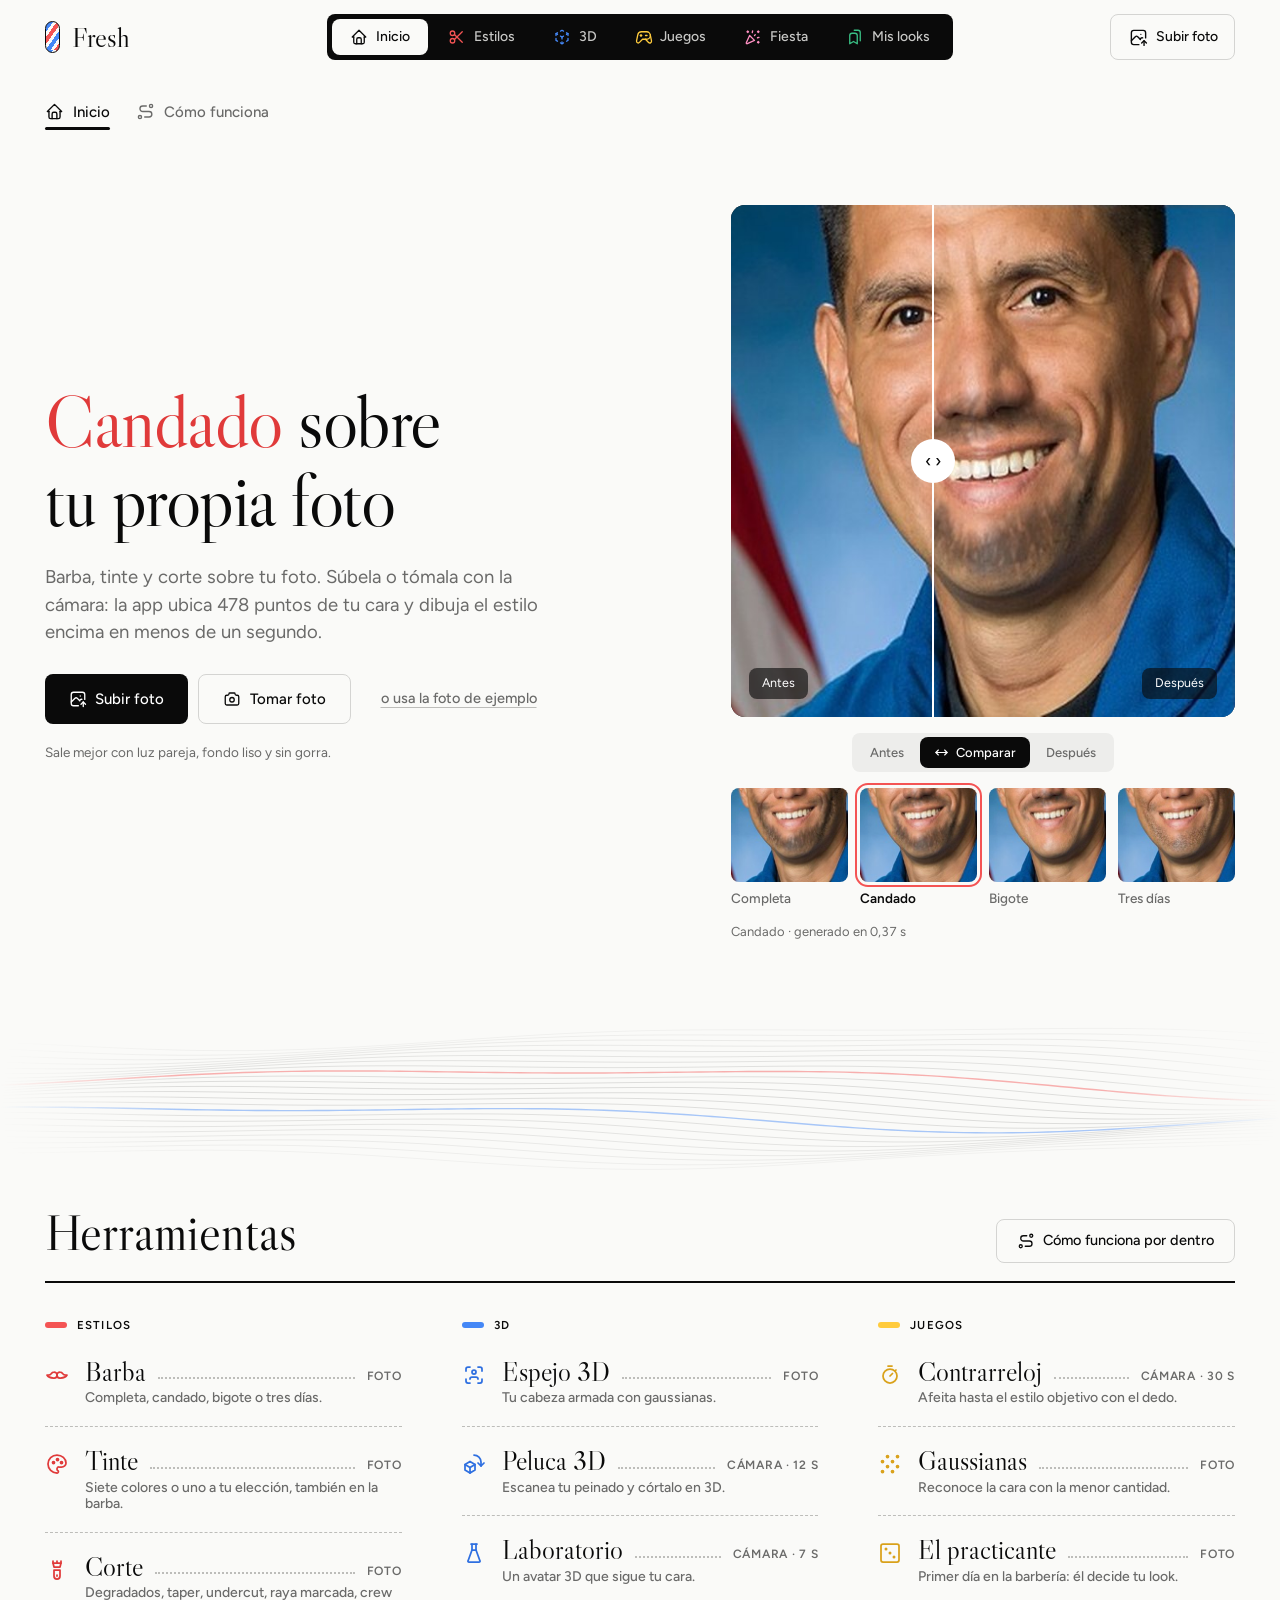
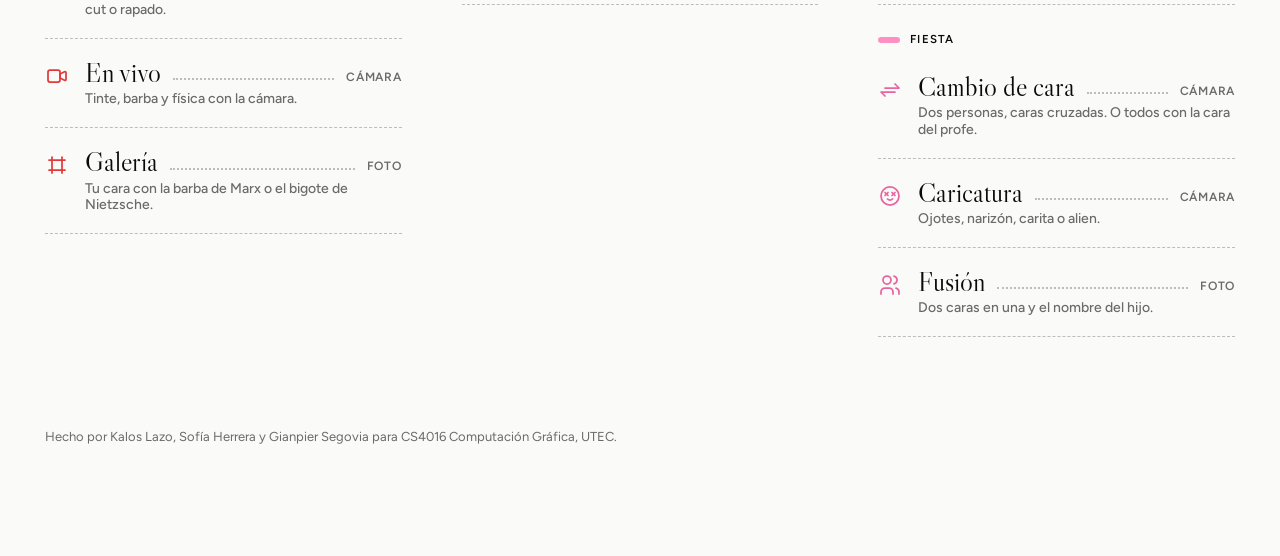
==== frontend/index.html @ e8f1ed3b "El practicante y una interfaz menos redondeada El aprendiz de la barbería decide barba, tinte y cort" ====
<!doctype html>
<html lang="es">
<head>
  <meta charset="utf-8">
  <meta name="viewport" content="width=device-width, initial-scale=1, viewport-fit=cover">
  <title>Fresh</title>
  <link rel="preconnect" href="https://fonts.googleapis.com">
  <link rel="preconnect" href="https://fonts.gstatic.com" crossorigin>
  <link rel="stylesheet" href="https://fonts.googleapis.com/css2?family=Libre+Caslon+Display&family=Figtree:wght@400;500;600&display=swap">
  <link rel="stylesheet" href="css/icons.css">
  <link rel="stylesheet" href="css/styles.css">
</head>
<body>
  <header class="site-head">
    <button class="brand" type="button" data-go="inicio">Fresh</button>
    <nav class="groups" aria-label="Secciones">
      <button class="group-tab active" type="button" data-group="inicio" data-icon="home"><span>Inicio</span></button>
      <button class="group-tab" type="button" data-group="estilos" data-icon="scissors"><span>Estilos</span></button>
      <button class="group-tab" type="button" data-group="3d" data-icon="cube-3d-sphere"><span>3D</span></button>
      <button class="group-tab" type="button" data-group="juegos" data-icon="device-gamepad-2"><span>Juegos</span></button>
      <button class="group-tab" type="button" data-group="fiesta" data-icon="confetti"><span>Fiesta</span></button>
      <button class="group-tab" type="button" data-group="looks" data-icon="bookmarks"><span>Mis looks</span><span class="count" id="looks-count" hidden></span></button>
    </nav>
    <button class="photo-chip" id="photo-chip" type="button" data-icon="photo-up">
      <img id="photo-chip-img" alt="">
      <span id="photo-chip-text">Subir foto</span>
    </button>
    <input type="file" id="shared-input" accept="image/*" hidden>
  </header>

  <nav class="subnav" id="subnav" aria-label="Herramientas">
    <button class="menu-item active" data-panel="inicio" data-group="inicio" data-icon="home">Inicio</button>
    <button class="menu-item" data-panel="docs" data-group="inicio" data-icon="route">Cómo funciona</button>
    <button class="menu-item" data-panel="beard" data-group="estilos" data-icon="moustache">Barba</button>
    <button class="menu-item" data-panel="dye" data-group="estilos" data-icon="palette">Tinte</button>
    <button class="menu-item" data-panel="haircut" data-group="estilos" data-icon="razor-electric">Corte</button>
    <button class="menu-item" data-panel="live" data-group="estilos" data-icon="video">En vivo</button>
    <button class="menu-item" data-panel="gallery" data-group="estilos" data-icon="frame">Galería</button>
    <button class="menu-item" data-panel="mirror" data-group="3d" data-icon="user-scan">Espejo 3D</button>
    <button class="menu-item" data-panel="transfer" data-group="3d" data-icon="rotate-3d">Peluca 3D</button>
    <button class="menu-item" data-panel="lab" data-group="3d" data-icon="flask">Laboratorio <small>beta</small></button>
    <button class="menu-item" data-panel="speedrun" data-group="juegos" data-icon="stopwatch">Contrarreloj</button>
    <button class="menu-item" data-panel="splats" data-group="juegos" data-icon="grain">Gaussianas</button>
    <button class="menu-item" data-panel="apprentice" data-group="juegos" data-icon="dice">El practicante</button>
    <button class="menu-item" data-panel="swap" data-group="fiesta" data-icon="arrows-exchange">Cambio de cara</button>
    <button class="menu-item" data-panel="caricature" data-group="fiesta" data-icon="mood-crazy-happy">Caricatura</button>
    <button class="menu-item" data-panel="fusion" data-group="fiesta" data-icon="users">Fusión</button>
    <button class="menu-item" data-panel="looks" data-group="looks">Mis looks</button>
  </nav>

  <main class="content">
    <section class="panel active" id="panel-inicio">
      <div class="hero">
        <div class="hero-copy">
          <h1 aria-label="Barba, tinte y corte sobre tu propia foto"><span class="rt" id="rt" aria-hidden="true">Candado</span><span class="h1-rest" aria-hidden="true"> sobre tu propia foto</span></h1>
          <p class="lead">Barba, tinte y corte sobre tu foto. Súbela o tómala con la cámara: la app ubica 478 puntos de tu cara y dibuja el estilo encima en menos de un segundo.</p>
          <div class="hero-actions">
            <button type="button" data-upload data-icon="photo-up">Subir foto</button>
            <button type="button" class="quiet-button" data-camera data-icon="camera">Tomar foto</button>
            <button type="button" class="link-button" data-sample>o usa la foto de ejemplo</button>
          </div>
          <p class="fine">Sale mejor con luz pareja, fondo liso y sin gorra.</p>
        </div>
        <div class="hero-demo">
          <div class="ba" id="demo-ba">
            <figure class="shot"><img src="assets/samples/demo-none.jpg" alt="Foto de ejemplo sin barba"><figcaption>Antes</figcaption></figure>
            <figure class="shot"><img id="demo-after" src="assets/samples/demo-goatee.jpg" alt="Foto de ejemplo con barba"><figcaption>Después</figcaption></figure>
            <span class="ba-handle" aria-hidden="true"></span>
            <input class="ba-range" type="range" min="0" max="100" value="40" aria-label="Comparar antes y después">
          </div>
          <div class="demo-styles" aria-label="Estilos del ejemplo">
            <button type="button" class="demo-style" data-demo="full" data-time="0,47"><img src="assets/samples/estilo-full.jpg" alt=""><span>Completa</span></button>
            <button type="button" class="demo-style active" data-demo="goatee" data-time="0,37"><img src="assets/samples/estilo-goatee.jpg" alt=""><span>Candado</span></button>
            <button type="button" class="demo-style" data-demo="mustache" data-time="0,31"><img src="assets/samples/estilo-mustache.jpg" alt=""><span>Bigote</span></button>
            <button type="button" class="demo-style" data-demo="stubble" data-time="0,28"><img src="assets/samples/estilo-stubble.jpg" alt=""><span>Tres días</span></button>
          </div>
          <p class="demo-note" id="demo-note"><span id="demo-name">Candado</span> · generado en <span id="demo-time">0,37</span> s</p>
        </div>
      </div>

      <div class="threads-band" aria-hidden="true"><canvas class="threads" id="threads"></canvas></div>

      <section class="carta" aria-labelledby="carta-title">
        <div class="carta-head">
          <h2 id="carta-title">Herramientas</h2>
          <button type="button" class="quiet-button" data-go="docs" data-icon="route">Cómo funciona por dentro</button>
        </div>
        <div class="carta-cols">
          <div class="carta-col">
            <h3>Estilos</h3>
            <button class="carta-row" type="button" data-go="beard"><span class="carta-icon" data-icon="moustache"></span><span class="carta-name">Barba</span><span class="carta-dots"></span><span class="carta-tag">Foto</span><span class="carta-desc">Completa, candado, bigote o tres días.</span></button>
            <button class="carta-row" type="button" data-go="dye"><span class="carta-icon" data-icon="palette"></span><span class="carta-name">Tinte</span><span class="carta-dots"></span><span class="carta-tag">Foto</span><span class="carta-desc">Siete colores o uno a tu elección, también en la barba.</span></button>
            <button class="carta-row" type="button" data-go="haircut"><span class="carta-icon" data-icon="razor-electric"></span><span class="carta-name">Corte</span><span class="carta-dots"></span><span class="carta-tag">Foto</span><span class="carta-desc">Degradados, taper, undercut, raya marcada, crew cut o rapado.</span></button>
            <button class="carta-row" type="button" data-go="live"><span class="carta-icon" data-icon="video"></span><span class="carta-name">En vivo</span><span class="carta-dots"></span><span class="carta-tag">Cámara</span><span class="carta-desc">Tinte, barba y física con la cámara.</span></button>
            <button class="carta-row" type="button" data-go="gallery"><span class="carta-icon" data-icon="frame"></span><span class="carta-name">Galería</span><span class="carta-dots"></span><span class="carta-tag">Foto</span><span class="carta-desc">Tu cara con la barba de Marx o el bigote de Nietzsche.</span></button>
          </div>
          <div class="carta-col">
            <h3>3D</h3>
            <button class="carta-row" type="button" data-go="mirror"><span class="carta-icon" data-icon="user-scan"></span><span class="carta-name">Espejo 3D</span><span class="carta-dots"></span><span class="carta-tag">Foto</span><span class="carta-desc">Tu cabeza armada con gaussianas.</span></button>
            <button class="carta-row" type="button" data-go="transfer"><span class="carta-icon" data-icon="rotate-3d"></span><span class="carta-name">Peluca 3D</span><span class="carta-dots"></span><span class="carta-tag">Cámara · 12 s</span><span class="carta-desc">Escanea tu peinado y córtalo en 3D.</span></button>
            <button class="carta-row" type="button" data-go="lab"><span class="carta-icon" data-icon="flask"></span><span class="carta-name">Laboratorio</span><span class="carta-dots"></span><span class="carta-tag">Cámara · 7 s</span><span class="carta-desc">Un avatar 3D que sigue tu cara.</span></button>
          </div>
          <div class="carta-col">
            <h3>Juegos</h3>
            <button class="carta-row" type="button" data-go="speedrun"><span class="carta-icon" data-icon="stopwatch"></span><span class="carta-name">Contrarreloj</span><span class="carta-dots"></span><span class="carta-tag">Cámara · 30 s</span><span class="carta-desc">Afeita hasta el estilo objetivo con el dedo.</span></button>
            <button class="carta-row" type="button" data-go="splats"><span class="carta-icon" data-icon="grain"></span><span class="carta-name">Gaussianas</span><span class="carta-dots"></span><span class="carta-tag">Foto</span><span class="carta-desc">Reconoce la cara con la menor cantidad.</span></button>
            <button class="carta-row" type="button" data-go="apprentice"><span class="carta-icon" data-icon="dice"></span><span class="carta-name">El practicante</span><span class="carta-dots"></span><span class="carta-tag">Foto</span><span class="carta-desc">Primer día en la barbería: él decide tu look.</span></button>
            <h3 class="carta-sub">Fiesta</h3>
            <button class="carta-row" type="button" data-go="swap"><span class="carta-icon" data-icon="arrows-exchange"></span><span class="carta-name">Cambio de cara</span><span class="carta-dots"></span><span class="carta-tag">Cámara</span><span class="carta-desc">Dos personas, caras cruzadas. O todos con la cara del profe.</span></button>
            <button class="carta-row" type="button" data-go="caricature"><span class="carta-icon" data-icon="mood-crazy-happy"></span><span class="carta-name">Caricatura</span><span class="carta-dots"></span><span class="carta-tag">Cámara</span><span class="carta-desc">Ojotes, narizón, carita o alien.</span></button>
            <button class="carta-row" type="button" data-go="fusion"><span class="carta-icon" data-icon="users"></span><span class="carta-name">Fusión</span><span class="carta-dots"></span><span class="carta-tag">Foto</span><span class="carta-desc">Dos caras en una y el nombre del hijo.</span></button>
          </div>
        </div>
      </section>

      <section class="recent" id="recent-looks" hidden>
        <div class="carta-head">
          <h2>Guardados</h2>
          <button type="button" class="quiet-button" data-go="looks" data-icon="arrow-right">Ver todos</button>
        </div>
        <div class="looks-grid compact" id="recent-grid"></div>
      </section>
      <p class="credits">Hecho por Kalos Lazo, Sofía Herrera y Gianpier Segovia para CS4016 Computación Gráfica, UTEC.</p>
    </section>

    <section class="panel" id="panel-dye">
      <header class="page-head">
        <h1>Tinte</h1>
        <p>Elige un color y la intensidad. Se aplica sobre el pelo y, si quieres, también sobre la barba.</p>
      </header>
      <div class="workspace">
        <div class="stage-col">
          <div class="card drop-zone" id="drop-zone" tabindex="0">
            <img class="dz-preview" alt="">
            <span class="dz-icon" data-icon="photo-up"></span>
            <div class="dz-text">
              <p class="dz-title">Suelta tu foto aquí</p>
              <p class="dz-sub">o elige una desde tu equipo (JPG o PNG)</p>
            </div>
            <span class="dz-cta">Elegir foto</span>
            <div class="dz-alt"><button type="button" class="dz-sample" data-camera data-icon="camera">Tomar foto</button><button type="button" class="dz-sample" data-sample data-icon="photo">Usar la foto de ejemplo</button></div>
            <div class="dz-change"><button type="button" class="dz-chip" data-change data-icon="replace">Cambiar foto</button><button type="button" class="dz-chip" data-camera data-icon="camera">Tomar otra</button></div>
            <input type="file" id="photo-input" accept="image/*" hidden>
          </div>
          <div class="compare ba result" id="compare" hidden>
            <figure class="shot"><img id="original-image" alt="Foto original"><figcaption>Antes</figcaption></figure>
            <figure class="shot"><img id="result-image" alt="Foto con el tinte"><figcaption>Después</figcaption></figure>
            <span class="ba-handle" aria-hidden="true"></span>
            <input class="ba-range" type="range" min="0" max="100" value="50" aria-label="Comparar antes y después">
          </div>
          <div class="result-bar" data-tool="dye">
            <button type="button" class="quiet-button" data-save data-icon="bookmark-plus">Guardar</button>
            <button type="button" class="quiet-button" data-download data-icon="download">Descargar</button>
            <button type="button" class="quiet-button" data-ficha data-icon="receipt">Ficha para tu barbero</button>
          </div>
          <div class="chain-bar" data-tool="dye"><span class="chain-label">Sobre este resultado</span><button type="button" class="quiet-button" data-chain="beard" data-icon="moustache">Agregar barba</button><button type="button" class="quiet-button" data-chain="haircut" data-icon="razor-electric">Agregar corte</button></div>
        </div>
        <aside class="card inspector ticket">
          <div class="field">
            <span class="field-label">Color</span>
            <div class="palette">
              <div class="swatches" id="swatches"></div>
              <label class="swatch swatch-custom">
                <input type="color" id="custom-color" value="#7a3ba8" aria-label="Color personalizado">
                <span>Otro</span>
              </label>
            </div>
          </div>
          <label class="field">
            <span class="field-label">Intensidad <output data-for="strength" data-unit=" %"></output></span>
            <input type="range" id="strength" min="10" max="100" value="75">
          </label>
          <label class="check">
            <span>Teñir también la barba</span>
            <input type="checkbox" id="dye-beard">
          </label>
          <div class="field" id="dye-model-field" hidden>
            <span class="field-label">Detección del pelo</span>
            <div class="style-group options" id="dye-model">
              <button class="style-btn active" data-dye-model="yolo">YOLO propio</button>
              <button class="style-btn" data-dye-model="mediapipe">MediaPipe</button>
            </div>
          </div>
          <p class="chain-note" data-chain-note hidden><span>Sobre tu look: <strong></strong></span><button type="button" class="link-button" data-unchain>Volver a la foto original</button></p>
          <p class="order" data-order="dye"></p>
          <div class="actions"><button id="apply-btn" data-icon="palette" disabled>Aplicar tinte</button></div>
          <p class="model-note" id="dye-model-note" hidden></p>
          <div class="banner" id="error-banner" hidden></div>
        </aside>
      </div>
    </section>

    <section class="panel" id="panel-beard">
      <header class="page-head">
        <h1>Barba</h1>
        <p>Elige un estilo y la densidad. La barba se ajusta a tu cara con una malla de triángulos.</p>
      </header>
      <div class="workspace">
        <div class="stage-col">
          <div class="card drop-zone" id="beard-drop" tabindex="0">
            <img class="dz-preview" alt="">
            <span class="dz-icon" data-icon="photo-up"></span>
            <div class="dz-text">
              <p class="dz-title">Suelta tu foto aquí</p>
              <p class="dz-sub">o elige una desde tu equipo (JPG o PNG)</p>
            </div>
            <span class="dz-cta">Elegir foto</span>
            <div class="dz-alt"><button type="button" class="dz-sample" data-camera data-icon="camera">Tomar foto</button><button type="button" class="dz-sample" data-sample data-icon="photo">Usar la foto de ejemplo</button></div>
            <div class="dz-change"><button type="button" class="dz-chip" data-change data-icon="replace">Cambiar foto</button><button type="button" class="dz-chip" data-camera data-icon="camera">Tomar otra</button></div>
            <input type="file" id="beard-input" accept="image/*" hidden>
          </div>
          <div class="compare ba result" id="beard-compare" hidden>
            <figure class="shot"><img id="beard-original" alt="Foto original"><figcaption>Antes</figcaption></figure>
            <figure class="shot"><img id="beard-result" alt="Foto con la barba"><figcaption>Después</figcaption></figure>
            <span class="ba-handle" aria-hidden="true"></span>
            <input class="ba-range" type="range" min="0" max="100" value="50" aria-label="Comparar antes y después">
          </div>
          <div class="result-bar" data-tool="beard">
            <button type="button" class="quiet-button" data-save data-icon="bookmark-plus">Guardar</button>
            <button type="button" class="quiet-button" data-download data-icon="download">Descargar</button>
            <button type="button" class="quiet-button" data-ficha data-icon="receipt">Ficha para tu barbero</button>
          </div>
          <div class="chain-bar" data-tool="beard"><span class="chain-label">Sobre este resultado</span><button type="button" class="quiet-button" data-chain="dye" data-icon="palette">Agregar tinte</button><button type="button" class="quiet-button" data-chain="haircut" data-icon="razor-electric">Agregar corte</button></div>
        </div>
        <aside class="card inspector ticket">
          <div class="fit-card" data-fit hidden>
            <p class="fit-head"><span class="fit-icon" data-icon="user-scan"></span><span>Tu cara: <strong data-fit-label></strong></span></p>
            <p class="fit-why" data-fit-why></p>
            <div class="fit-picks" data-fit-picks></div>
          </div>
          <div class="field">
            <span class="field-label">Estilo</span>
            <div class="style-group options pics" id="style-group">
              <button class="style-btn active" data-style="full"><img src="assets/samples/estilo-full.jpg" alt=""><span>Completa</span></button>
              <button class="style-btn" data-style="goatee"><img src="assets/samples/estilo-goatee.jpg" alt=""><span>Candado</span></button>
              <button class="style-btn" data-style="mustache"><img src="assets/samples/estilo-mustache.jpg" alt=""><span>Bigote</span></button>
              <button class="style-btn" data-style="stubble"><img src="assets/samples/estilo-stubble.jpg" alt=""><span>Tres días</span></button>
            </div>
          </div>
          <label class="field">
            <span class="field-label">Densidad <output data-for="beard-strength" data-unit=" %"></output></span>
            <input type="range" id="beard-strength" min="20" max="100" value="90">
          </label>
          <label class="check">
            <span>Mostrar la malla de triángulos</span>
            <input type="checkbox" id="beard-mesh">
          </label>
          <p class="chain-note" data-chain-note hidden><span>Sobre tu look: <strong></strong></span><button type="button" class="link-button" data-unchain>Volver a la foto original</button></p>
          <p class="order" data-order="beard"></p>
          <div class="actions"><button id="beard-btn" data-icon="moustache" disabled>Aplicar barba</button></div>
          <div class="banner" id="beard-error" hidden></div>
        </aside>
      </div>
    </section>

    <section class="panel" id="panel-haircut">
      <header class="page-head">
        <h1>Corte</h1>
        <p>Ocho cortes sobre tu pelo real. En los degradados, el taper, el undercut y la raya, el pelo de arriba se mantiene.</p>
      </header>
      <div class="workspace">
        <div class="stage-col">
          <div class="card drop-zone" id="hc-drop" tabindex="0">
            <img class="dz-preview" alt="">
            <span class="dz-icon" data-icon="photo-up"></span>
            <div class="dz-text">
              <p class="dz-title">Suelta tu foto aquí</p>
              <p class="dz-sub">o elige una desde tu equipo (JPG o PNG)</p>
            </div>
            <span class="dz-cta">Elegir foto</span>
            <div class="dz-alt"><button type="button" class="dz-sample" data-camera data-icon="camera">Tomar foto</button><button type="button" class="dz-sample" data-sample data-icon="photo">Usar la foto de ejemplo</button></div>
            <div class="dz-change"><button type="button" class="dz-chip" data-change data-icon="replace">Cambiar foto</button><button type="button" class="dz-chip" data-camera data-icon="camera">Tomar otra</button></div>
            <input type="file" id="hc-input" accept="image/*" hidden>
          </div>
          <div class="compare ba result" id="hc-compare" hidden>
            <figure class="shot"><img id="hc-original" alt="Foto original"><figcaption>Antes</figcaption></figure>
            <figure class="shot"><img id="hc-result" alt="Foto con el corte"><figcaption>Después</figcaption></figure>
            <span class="ba-handle" aria-hidden="true"></span>
            <input class="ba-range" type="range" min="0" max="100" value="50" aria-label="Comparar antes y después">
          </div>
          <div class="result-bar" data-tool="haircut">
            <button type="button" class="quiet-button" data-save data-icon="bookmark-plus">Guardar</button>
            <button type="button" class="quiet-button" data-download data-icon="download">Descargar</button>
            <button type="button" class="quiet-button" data-ficha data-icon="receipt">Ficha para tu barbero</button>
          </div>
          <div class="chain-bar" data-tool="haircut"><span class="chain-label">Sobre este resultado</span><button type="button" class="quiet-button" data-chain="beard" data-icon="moustache">Agregar barba</button><button type="button" class="quiet-button" data-chain="dye" data-icon="palette">Agregar tinte</button></div>
        </div>
        <aside class="card inspector ticket">
          <div class="fit-card" data-fit hidden>
            <p class="fit-head"><span class="fit-icon" data-icon="user-scan"></span><span>Tu cara: <strong data-fit-label></strong></span></p>
            <p class="fit-why" data-fit-why></p>
            <div class="fit-picks" data-fit-picks></div>
          </div>
          <div class="field">
            <span class="field-label">Corte</span>
            <div class="style-group options" id="hc-style-group">
              <button class="style-btn active" data-hc-style="low-fade">Degradado bajo</button>
              <button class="style-btn" data-hc-style="mid-fade">Degradado medio</button>
              <button class="style-btn" data-hc-style="high-fade">Degradado alto</button>
              <button class="style-btn" data-hc-style="taper">Taper</button>
              <button class="style-btn" data-hc-style="undercut">Undercut</button>
              <button class="style-btn" data-hc-style="hard-part">Raya marcada</button>
              <button class="style-btn" data-hc-style="crew">Crew cut</button>
              <button class="style-btn" data-hc-style="buzz">Rapado</button>
            </div>
          </div>
          <label class="field">
            <span class="field-label">Intensidad <output data-for="hc-strength" data-unit=" %"></output></span>
            <input type="range" id="hc-strength" min="20" max="100" value="90">
          </label>
          <p class="chain-note" data-chain-note hidden><span>Sobre tu look: <strong></strong></span><button type="button" class="link-button" data-unchain>Volver a la foto original</button></p>
          <p class="order" data-order="haircut"></p>
          <div class="actions"><button id="hc-btn" data-icon="razor-electric" disabled>Aplicar corte</button></div>
          <div class="banner" id="hc-error" hidden></div>
        </aside>
      </div>
    </section>

    <section class="panel" id="panel-live">
      <header class="page-head">
        <h1>En vivo</h1>
        <p>Cada cuadro de la cámara se procesa en el servidor, así que va más lento que con una foto.</p>
      </header>
      <div class="workspace">
        <div class="stage-col">
          <div class="card stage-empty">
            <span class="dz-icon" data-icon="camera-off"></span>
            <p class="dz-title">Cámara apagada</p>
            <p class="dz-sub">Elige un modo y enciéndela desde el panel.</p>
          </div>
          <div class="card stage-card result" id="live-stage" hidden>
            <img id="live-result" alt="Vista en vivo">
            <div class="live-meta">
              <span id="live-fps">-- fps</span>
              <span id="live-status" class="live-status" hidden>No se detecta una cara</span>
            </div>
          </div>
        </div>
        <aside class="card inspector ticket">
          <div class="field">
            <span class="field-label">Modo</span>
            <div class="style-group options">
              <button class="style-btn active" id="live-mode-dye">Tinte</button>
              <button class="style-btn" id="live-mode-beard">Barba</button>
              <button class="style-btn" id="live-mode-mesh">Malla facial</button>
              <button class="style-btn" id="live-mode-physics">Física de barba</button>
            </div>
          </div>
          <div class="field">
            <span class="field-label">Color</span>
            <div class="swatches" id="live-swatches"></div>
          </div>
          <div class="field">
            <span class="field-label">Estilo</span>
            <div class="style-group options pics" id="live-styles" hidden>
              <button class="style-btn active" data-live-style="full"><img src="assets/samples/estilo-full.jpg" alt=""><span>Completa</span></button>
              <button class="style-btn" data-live-style="goatee"><img src="assets/samples/estilo-goatee.jpg" alt=""><span>Candado</span></button>
              <button class="style-btn" data-live-style="mustache"><img src="assets/samples/estilo-mustache.jpg" alt=""><span>Bigote</span></button>
              <button class="style-btn" data-live-style="stubble"><img src="assets/samples/estilo-stubble.jpg" alt=""><span>Tres días</span></button>
            </div>
          </div>
          <div class="field" id="live-debug-field" hidden>
            <label class="check"><span>Depurar: ver malla y zona</span><input type="checkbox" id="live-debug"></label>
            <button class="quiet-button" id="live-debug-save" type="button">Marcar fallo (tecla F)</button>
            <p class="hint" id="live-debug-note" hidden></p>
          </div>
          <label class="field">
            <span class="field-label">Intensidad <output data-for="live-strength" data-unit=" %"></output></span>
            <input type="range" id="live-strength" min="20" max="100" value="75">
          </label>
          <label class="field" id="live-length-field" hidden>
            <span class="field-label">Largo de la barba <output data-for="live-length" data-unit=" %"></output></span>
            <input type="range" id="live-length" min="40" max="200" value="100">
          </label>
          <p class="hint" id="live-physics-hint" hidden>Barba larga con física de Verlet. Gira la cabeza rápido y los pelos se mueven.</p>
          <div class="actions"><button id="live-btn" data-icon="camera">Encender cámara</button></div>
          <div class="banner" id="live-error" hidden></div>
        </aside>
      </div>
      <video id="live-video" hidden autoplay playsinline muted></video>
      <canvas id="live-canvas" hidden></canvas>
    </section>

    <section class="panel" id="panel-transfer">
      <header class="page-head transfer-head">
        <div>
          <h1>Peluca 3D</h1>
          <p>Escanea tu peinado con la cámara y míralo en 3D sobre un maniquí o sobre tu cara.</p>
        </div>
        <div class="transfer-steps" role="tablist" aria-label="Pasos de la peluca 3D">
          <button class="transfer-step active" data-transfer-view="scan" role="tab" data-icon="scan">Escanear</button>
          <button class="transfer-step" data-transfer-view="library" role="tab" data-icon="hanger">Mis pelucas</button>
          <button class="transfer-step" data-transfer-view="splat" role="tab" data-icon="rotate-3d">Peluca 3D</button>
        </div>
      </header>

      <div class="transfer-view active" id="transfer-scan">
        <div class="workspace">
          <div class="card scanner-card">
            <div class="scanner-stage" id="scan-stage">
              <canvas id="scan-live" aria-label="Escaneo del pelo en vivo con la malla facial" hidden></canvas>
              <div class="scan-guide" aria-hidden="true">
                <span class="guide-front">FRENTE</span>
                <span class="guide-left">IZQ.</span>
                <span class="guide-right">DER.</span>
                <span class="guide-arc">180°</span>
              </div>
              <div class="scan-empty" id="scan-empty">Aquí aparecerá tu cámara</div>
            </div>
            <div class="scan-progress-row">
              <span id="scan-progress-label">Listo para escanear</span>
              <strong id="scan-progress-value">0%</strong>
            </div>
            <div class="scan-progress"><span id="scan-progress-bar"></span></div>
          </div>
          <aside class="card inspector ticket scan-instructions">
            <span class="step-label">Cómo escanear</span>
            <h2>12 segundos, 180°</h2>
            <p>Empieza mirando a la izquierda y gira despacio hacia la derecha. Mantén toda la cabeza dentro de la guía.</p>
            <div class="scan-key mesh-key"><i></i> Las líneas son la malla facial</div>
            <div class="actions">
              <button id="scan-start" data-icon="scan">Empezar escaneo</button>
              <button class="quiet-button" id="scan-stop" disabled>Cancelar</button>
            </div>
            <div class="banner" id="scan-error" hidden></div>
          </aside>
        </div>
        <video id="scan-video" hidden autoplay playsinline muted></video>
        <canvas id="scan-canvas" hidden></canvas>
      </div>

      <div class="transfer-view" id="transfer-library">
        <div class="library-heading">
          <div><h2>Mis pelucas</h2><p>Escaneos de esta sesión.</p></div>
          <button class="quiet-button" data-transfer-view="scan" data-icon="scan">Nuevo escaneo</button>
        </div>
        <div class="peluca-grid" id="peluca-grid"></div>
        <div class="library-empty" id="library-empty">Todavía no hay pelucas. Haz un escaneo para guardar la primera.</div>
      </div>

      <div class="transfer-view" id="transfer-tryon">
        <div class="workspace">
          <div class="card tryon-card">
            <div class="tryon-stage" id="tryon-stage">
              <video id="tryon-video" autoplay playsinline muted></video>
              <div class="tryon-placeholder" id="tryon-placeholder">Enciende la cámara para ver a la persona B</div>
              <canvas class="tryon-mesh" id="tryon-mesh" aria-label="Malla 3D volumétrica del pelo"></canvas>
              <div class="rotation-badge" id="rotation-badge">0°</div>
              <div class="pose-badge" id="pose-badge">Esperando la cámara</div>
            </div>
            <p class="drag-hint">Arrastra la vista para girar la peluca.</p>
          </div>
          <aside class="card inspector ticket tryon-summary">
            <span class="step-label">Peluca elegida</span>
            <img id="selected-peluca-preview" alt="Vista previa de la peluca elegida">
            <h2 id="selected-peluca-name">Elige una peluca</h2>
            <p id="selected-peluca-date">Vuelve a Mis pelucas para elegir un escaneo.</p>
            <div class="actions">
              <button id="tryon-camera" data-icon="camera">Encender cámara</button>
              <div class="actions-row pair">
                <button class="quiet-button" id="rotate-left" data-icon="rotate" aria-label="Girar a la izquierda">Izquierda</button>
                <button class="quiet-button" id="rotate-right" data-icon="rotate-clockwise" aria-label="Girar a la derecha">Derecha</button>
              </div>
              <button class="quiet-button" id="switch-peluca" data-icon="arrows-exchange">Cambiar peluca</button>
            </div>
            <div class="banner" id="tryon-error" hidden></div>
          </aside>
        </div>
      </div>

      <div class="transfer-view" id="transfer-splat">
        <div class="workspace">
          <div class="stage-col">
            <div class="card turn-stage" id="turn-stage">
              <div class="turn-view">
                <canvas id="turn-canvas" aria-label="Escaneo 360 en vivo"></canvas>
                <div class="turn-empty" id="turn-empty">
                  <span class="dz-icon" data-icon="rotate-3d"></span>
                  <p class="dz-title">Escaneo 360° de tu cabeza</p>
                  <p class="dz-sub">Siéntate en la silla frente a la cámara y gira despacio una vuelta completa.</p>
                </div>
                <div class="pose-badge" id="turn-badge" hidden>Prepárate…</div>
              </div>
              <div class="live-meta">
                <span id="turn-status">Listo para escanear</span>
                <span id="turn-percent"></span>
              </div>
            </div>
            <div class="card mirror-stage result" id="hair3d-stage" hidden>
              <canvas id="hair3d-canvas" aria-label="Visor 3D de la peluca de gaussianas"></canvas>
              <div class="brush-ring" id="wig-ring" hidden></div>
              <div class="live-meta">
                <span id="hair3d-stats">--</span>
                <span id="hair3d-fps"></span>
              </div>
            </div>
            <div class="card wig-studio" id="wig-studio" hidden>
              <div class="wig-tool">
                <span class="field-label">Color</span>
                <div class="swatches" id="wig-swatches"></div>
                <div class="wig-row">
                  <label class="custom-color">
                    <input type="color" id="wig-color" value="#8a5a3b" aria-label="Color personalizado de la peluca">
                    <span>Otro color</span>
                  </label>
                  <label class="field grow">
                    <span class="field-label">Intensidad <output data-for="wig-strength" data-unit=" %"></output></span>
                    <input type="range" id="wig-strength" min="0" max="100" value="85">
                  </label>
                  <button class="quiet-button" id="wig-original" data-icon="palette-off">Color original</button>
                </div>
              </div>
              <div class="wig-tool">
                <span class="field-label">Tijeras</span>
                <div class="wig-row">
                  <button class="quiet-button" id="wig-scissors" aria-pressed="false" data-icon="scissors">Tijeras</button>
                  <label class="field grow">
                    <span class="field-label">Grosor <output data-for="wig-brush" data-unit=" px"></output></span>
                    <input type="range" id="wig-brush" min="8" max="90" value="28">
                  </label>
                  <label class="field grow">
                    <span class="field-label">Largo <output data-for="wig-length" data-unit=" %"></output></span>
                    <input type="range" id="wig-length" min="0" max="100" value="100">
                  </label>
                </div>
                <div class="wig-row">
                  <button class="quiet-button" id="wig-tips" data-icon="cut">Cortar puntas</button>
                  <button class="quiet-button" id="wig-bald" data-icon="razor-electric">Rapar</button>
                  <button class="quiet-button" id="wig-undo" data-icon="arrow-back-up" disabled>Deshacer</button>
                  <button class="quiet-button" id="wig-reset" data-icon="refresh">Restaurar pelo</button>
                </div>
                <p class="hint" id="wig-hint">Activa las tijeras y pinta sobre la peluca para cortar esa parte. Mantén Shift y arrastra para girar mientras cortas.</p>
              </div>
            </div>
          </div>
          <aside class="inspector-col">
            <div class="card inspector ticket" id="turn-card">
              <span class="step-label">Paso 1 · Escanea</span>
              <h2>Gira una vuelta en la silla</h2>
              <ol class="turn-steps">
                <li>Siéntate frente a la cámara, mirando de frente.</li>
                <li>Pulsa Empezar y gira despacio hacia un lado, una vuelta completa (unos 15 s).</li>
                <li>Vuelve a mirar de frente: el anillo se completa y la peluca se arma sola.</li>
              </ol>
              <div class="actions">
                <button id="turn-start" data-icon="rotate-3d">Empezar escaneo 360°</button>
                <button class="quiet-button" id="turn-stop" disabled>Terminar</button>
              </div>
              <div class="actions">
                <button class="quiet-button" id="turn-file-button" data-icon="video">Usar un video de una vuelta</button>
                <input type="file" id="turn-file" accept="video/*" hidden>
              </div>
              <video id="turn-video" hidden autoplay playsinline muted></video>
              <div class="banner" id="turn-error" hidden></div>
            </div>
            <details class="card inspector ticket other-ways">
              <summary>Otras formas de crear una peluca</summary>
            <div class="inspector ticket">
              <span class="step-label">Desde tu escaneo</span>
              <h2 id="hair3d-peluca-name">Ninguna peluca elegida</h2>
              <p class="field-note">Cada ángulo capturado se lleva a 3D y se une en una sola peluca de gaussianas.</p>
              <div class="actions"><button id="hair3d-scan" data-icon="cube-plus" disabled>Construir desde el escaneo</button></div>
            </div>
            <div class="card drop-zone compact" id="hair3d-drop" tabindex="0">
              <img class="dz-preview" alt="">
              <div class="dz-text">
                <p class="dz-title">O suelta una foto de pelo</p>
                <p class="dz-sub">Una foto de frente, como en el Espejo 3D</p>
              </div>
              <input type="file" id="hair3d-input" accept="image/*" hidden>
            </div>
            <div class="card inspector ticket">
              <span class="step-label">Tu cara</span>
              <h2 id="face3d-status">Todavía no escaneas tu cara</h2>
              <p class="field-note">Siete segundos: mira de frente y gira despacio a cada lado.</p>
              <div class="face-scan-stage" id="face3d-stage" hidden>
                <canvas id="face3d-live" aria-label="Escaneo de la cara en vivo"></canvas>
                <div class="pose-badge" id="face3d-hint">Prepárate…</div>
              </div>
              <div class="actions"><button class="quiet-button" id="face3d-scan" data-icon="user-scan">Escanear mi cara (7 s)</button></div>
              <video id="face3d-video" hidden autoplay playsinline muted></video>
            </div>
            </details>
            <div class="card inspector ticket">
              <span class="step-label">Paso 2 · Míralo en 3D</span>
              <label class="check"><span>Mostrar cabeza</span><input type="checkbox" id="hair3d-mannequin" checked></label>
              <label class="check"><span>Usar mi cara</span><input type="checkbox" id="hair3d-myface" disabled></label>
              <label class="check"><span>Rotación automática</span><input type="checkbox" id="hair3d-auto" checked></label>
              <label class="check"><span>Ver cada gaussiana</span><input type="checkbox" id="hair3d-splats"></label>
              <label class="check"><span>Luz 3D</span><input type="checkbox" id="hair3d-light" checked></label>
              <div class="actions">
                <button class="quiet-button" id="hair3d-reset" data-icon="refresh">Reiniciar vista</button>
                <div class="actions-row">
                  <button class="quiet-button" id="hair3d-ply" data-icon="download" disabled>Descargar .ply</button>
                  <button class="quiet-button" id="hair3d-photos" data-icon="photo-down" disabled>Fotos del escaneo</button>
                </div>
              </div>
              <div class="banner" id="hair3d-error" hidden></div>
            </div>
          </aside>
        </div>
      </div>
    </section>

    <section class="panel" id="panel-mirror">
      <header class="page-head">
        <h1>Espejo 3D</h1>
        <p>Arma tu cabeza en 3D con más de 100 000 gaussianas a partir de una sola foto. Arrastra para girarla y usa la rueda para acercarte.</p>
      </header>
      <div class="workspace">
        <div class="stage-col">
          <div class="card drop-zone" id="mirror-drop" tabindex="0">
            <img class="dz-preview" alt="">
            <span class="dz-icon" data-icon="photo-up"></span>
            <div class="dz-text">
              <p class="dz-title">Suelta tu foto aquí</p>
              <p class="dz-sub">o elige una desde tu equipo (JPG o PNG)</p>
            </div>
            <span class="dz-cta">Elegir foto</span>
            <div class="dz-alt"><button type="button" class="dz-sample" data-camera data-icon="camera">Tomar foto</button><button type="button" class="dz-sample" data-sample data-icon="photo">Usar la foto de ejemplo</button></div>
            <div class="dz-change"><button type="button" class="dz-chip" data-change data-icon="replace">Cambiar foto</button><button type="button" class="dz-chip" data-camera data-icon="camera">Tomar otra</button></div>
            <input type="file" id="mirror-input" accept="image/*" hidden>
          </div>
          <div class="card mirror-stage result" id="mirror-stage" hidden>
            <canvas id="mirror-canvas" aria-label="Visor 3D de la cabeza de gaussianas"></canvas>
            <div class="live-meta">
              <span id="mirror-stats">--</span>
              <span id="mirror-fps"></span>
            </div>
          </div>
        </div>
        <aside class="card inspector ticket">
          <div class="field">
            <span class="field-label">Barba</span>
            <div class="style-group options pics">
              <button class="style-btn active" data-mirror-beard="none"><img src="assets/samples/estilo-none.jpg" alt=""><span>Sin barba</span></button>
              <button class="style-btn" data-mirror-beard="full"><img src="assets/samples/estilo-full.jpg" alt=""><span>Completa</span></button>
              <button class="style-btn" data-mirror-beard="goatee"><img src="assets/samples/estilo-goatee.jpg" alt=""><span>Candado</span></button>
              <button class="style-btn" data-mirror-beard="stubble"><img src="assets/samples/estilo-stubble.jpg" alt=""><span>Tres días</span></button>
            </div>
          </div>
          <label class="check"><span>Rotación automática</span><input type="checkbox" id="mirror-auto" checked></label>
          <label class="check"><span>Ver cada gaussiana</span><input type="checkbox" id="mirror-splats"></label>
          <div class="actions">
            <button id="mirror-btn" data-icon="cube-plus" disabled>Construir cabeza 3D</button>
            <div class="actions-row">
              <button class="quiet-button" id="mirror-reset" data-icon="refresh">Reiniciar vista</button>
              <button class="quiet-button" id="mirror-ply" data-icon="download" disabled>Descargar .ply</button>
            </div>
          </div>
          <div class="banner" id="mirror-error" hidden></div>
        </aside>
      </div>
    </section>

    <section class="panel" id="panel-lab">
      <header class="page-head">
        <h1>Laboratorio 3D</h1>
        <p>En prueba. Escanea tu cabeza desde varios ángulos y mira un avatar 3D que sigue tu cara. Arrastra la vista para verte de perfil.</p>
      </header>
      <div class="workspace">
        <div class="stage-col">
          <div class="card lab-stage">
            <canvas id="lab-canvas" aria-label="Avatar 3D de gaussianas en vivo"></canvas>
            <div class="live-meta">
              <div class="style-group">
                <button class="style-btn active" data-lab-view="0">Frente</button>
                <button class="style-btn" data-lab-view="0.6">3/4</button>
                <button class="style-btn" data-lab-view="1.15">Perfil</button>
              </div>
              <span id="lab-stats">--</span>
            </div>
          </div>
        </div>
        <aside class="card inspector ticket lab-side">
          <div class="field">
            <span class="field-label">Captura</span>
            <div class="lab-preview">
              <video id="lab-video" autoplay playsinline muted></video>
              <div class="lab-prompt" id="lab-prompt" hidden></div>
            </div>
            <span class="field-note" id="lab-frames">Todavía no hay escaneo.</span>
          </div>
          <div class="actions">
            <div class="actions-row">
              <button class="quiet-button" id="lab-camera" data-icon="camera">Encender cámara</button>
              <button class="quiet-button" id="lab-scan" data-icon="scan" disabled>Escanear (7 s)</button>
            </div>
            <label class="quiet-button lab-upload" data-icon="upload">
              O sube fotos
              <input type="file" id="lab-files" accept="image/*" multiple hidden>
            </label>
          </div>
          <div class="field">
            <span class="field-label">Barba</span>
            <div class="style-group options pics">
              <button class="style-btn active" data-lab-beard="none"><img src="assets/samples/estilo-none.jpg" alt=""><span>Sin barba</span></button>
              <button class="style-btn" data-lab-beard="full"><img src="assets/samples/estilo-full.jpg" alt=""><span>Completa</span></button>
              <button class="style-btn" data-lab-beard="goatee"><img src="assets/samples/estilo-goatee.jpg" alt=""><span>Candado</span></button>
              <button class="style-btn" data-lab-beard="stubble"><img src="assets/samples/estilo-stubble.jpg" alt=""><span>Tres días</span></button>
            </div>
          </div>
          <div class="actions">
            <button id="lab-build" data-icon="cube-plus" disabled>Construir cabeza</button>
            <button class="quiet-button" id="lab-live" data-icon="player-play" disabled>Avatar en vivo</button>
          </div>
          <table class="lab-metrics" id="lab-metrics" hidden>
            <thead><tr><th>PSNR (dB)</th><th>Entrenamiento</th><th>Vista de prueba</th></tr></thead>
            <tbody></tbody>
          </table>
          <div class="banner" id="lab-error" hidden></div>
        </aside>
      </div>
      <canvas id="lab-capture" hidden></canvas>
    </section>

    <section class="panel" id="panel-speedrun">
      <header class="page-head">
        <h1>Contrarreloj</h1>
        <p>Tienes 30 segundos para afeitar la barba hasta dejar el estilo objetivo. Corta apuntando con el índice frente a la cámara, o mantén presionado el mouse sobre la imagen.</p>
      </header>
      <div class="workspace">
        <div class="stage-col">
          <div class="card stage-empty">
            <span class="dz-icon" data-icon="stopwatch"></span>
            <p class="dz-title">Cámara apagada</p>
            <p class="dz-sub">Enciéndela, elige el objetivo y empieza la ronda.</p>
          </div>
          <div class="card game-stage result" id="game-stage" hidden>
            <div class="game-hud">
              <span>Tiempo <strong id="game-time">30.0</strong></span>
              <span>Puntaje <strong id="game-score">0</strong></span>
              <span>Afeitado <strong id="game-clean">0%</strong></span>
              <span>Objetivo intacto <strong id="game-keep">100%</strong></span>
              <span id="game-tool" class="live-status" hidden>No se detecta la máquina</span>
            </div>
            <div class="game-view">
              <img id="game-result" alt="Vista del juego Contrarreloj" draggable="false">
              <div class="game-overlay" id="game-overlay" hidden></div>
            </div>
            <p class="game-final" id="game-final" hidden></p>
          </div>
        </div>
        <aside class="inspector-col">
          <div class="card inspector ticket">
            <div class="field">
              <span class="field-label">Objetivo</span>
              <div class="style-group options three">
                <button class="style-btn active" data-game-target="goatee">Candado</button>
                <button class="style-btn" data-game-target="mustache">Bigote</button>
                <button class="style-btn" data-game-target="chinstrap">Collar</button>
              </div>
            </div>
            <label class="field">
              <span class="field-label">Nombre del barbero</span>
              <input class="text-input" type="text" id="game-name" maxlength="16" placeholder="Tu nombre">
            </label>
            <label class="check"><span>Cortar con la mano</span><input type="checkbox" id="game-hand" checked></label>
            <div class="actions">
              <button class="quiet-button" id="game-camera" data-icon="camera">Encender cámara</button>
              <button id="game-start" data-icon="player-play" disabled>Empezar ronda</button>
            </div>
            <div class="banner" id="game-error" hidden></div>
          </div>
          <div class="card leaderboard">
            <h3>Puntajes</h3>
            <ol id="game-board"></ol>
            <p class="hint">Puntaje = afeitado × objetivo intacto × 1000.</p>
          </div>
        </aside>
      </div>
      <video id="game-video" hidden autoplay playsinline muted></video>
      <canvas id="game-canvas" hidden></canvas>
    </section>

    <section class="panel" id="panel-splats">
      <header class="page-head">
        <h1>Gaussianas</h1>
        <p>Tu foto rehecha con 20, 60, 200, 600 y 2000 gaussianas 2D. En modo adivinanza, detenlo apenas reconozcas la cara: con menos gaussianas ganas más puntos.</p>
      </header>
      <div class="workspace">
        <div class="stage-col">
          <div class="card drop-zone" id="splat-drop" tabindex="0">
            <img class="dz-preview" alt="">
            <span class="dz-icon" data-icon="photo-up"></span>
            <div class="dz-text">
              <p class="dz-title">Suelta tu foto aquí</p>
              <p class="dz-sub">o elige una desde tu equipo (JPG o PNG)</p>
            </div>
            <span class="dz-cta">Elegir foto</span>
            <div class="dz-alt"><button type="button" class="dz-sample" data-camera data-icon="camera">Tomar foto</button><button type="button" class="dz-sample" data-sample data-icon="photo">Usar la foto de ejemplo</button></div>
            <div class="dz-change"><button type="button" class="dz-chip" data-change data-icon="replace">Cambiar foto</button><button type="button" class="dz-chip" data-camera data-icon="camera">Tomar otra</button></div>
            <input type="file" id="splat-input" accept="image/*" hidden>
          </div>
        </div>
        <aside class="card inspector ticket">
          <div class="field">
            <span class="field-label">Vista</span>
            <div class="style-group options">
              <button class="style-btn active" data-splat-view="render">Suave</button>
              <button class="style-btn" data-splat-view="ellipses">Elipses</button>
            </div>
          </div>
          <div class="field">
            <span class="field-label">Barba</span>
            <div class="style-group options pics">
              <button class="style-btn active" data-splat-beard="none"><img src="assets/samples/estilo-none.jpg" alt=""><span>Sin barba</span></button>
              <button class="style-btn" data-splat-beard="full"><img src="assets/samples/estilo-full.jpg" alt=""><span>Completa</span></button>
              <button class="style-btn" data-splat-beard="goatee"><img src="assets/samples/estilo-goatee.jpg" alt=""><span>Candado</span></button>
              <button class="style-btn" data-splat-beard="stubble"><img src="assets/samples/estilo-stubble.jpg" alt=""><span>Tres días</span></button>
            </div>
          </div>
          <label class="check"><span>Recortar a la cara</span><input type="checkbox" id="splat-crop" checked></label>
          <label class="check"><span>Modo adivinanza</span><input type="checkbox" id="splat-guess"></label>
          <div class="actions"><button id="splat-btn" data-icon="player-play" disabled>Empezar</button></div>
          <div class="banner" id="splat-error" hidden></div>
        </aside>
      </div>
      <div class="card guess-bar" id="splat-guess-bar" hidden>
        <span id="splat-guess-text">Toca el botón apenas reconozcas la cara. Menos gaussianas, más puntos.</span>
        <button id="splat-guess-btn" data-icon="check" disabled>La reconozco</button>
        <strong id="splat-score"></strong>
      </div>
      <div class="splat-grid" id="splat-grid"></div>
    </section>

    <section class="panel" id="panel-apprentice">
      <header class="page-head">
        <h1>El practicante</h1>
        <p>Es su primer día en la barbería. Tú pones la cabeza; él decide la barba, el tinte y el corte. Si ya aprendió, decide según la forma de tu cara.</p>
      </header>
      <div class="workspace">
        <div class="stage-col">
          <div class="reels" aria-live="polite">
            <div class="reel"><span class="reel-label">Barba</span><span class="reel-value" id="reel-beard">—</span></div>
            <div class="reel"><span class="reel-label">Tinte</span><span class="reel-value" id="reel-color"><i class="reel-chip"></i><b>—</b></span></div>
            <div class="reel"><span class="reel-label">Corte</span><span class="reel-value" id="reel-cut">—</span></div>
          </div>
          <div class="card stage-empty" id="apprentice-empty">
            <span class="dz-icon" data-icon="dice"></span>
            <p class="dz-title">Siéntate</p>
            <p class="dz-sub">Elige una foto en el panel y deja que el practicante decida.</p>
          </div>
          <div class="compare ba result" id="apprentice-compare" hidden>
            <figure class="shot"><img id="apprentice-before" alt="Antes"><figcaption>Antes</figcaption></figure>
            <figure class="shot"><img id="apprentice-after" alt="Lo que decidió el practicante"><figcaption>Después</figcaption></figure>
            <span class="ba-handle" aria-hidden="true"></span>
            <input class="ba-range" type="range" min="0" max="100" value="50" aria-label="Comparar antes y después">
          </div>
          <div class="result-bar" id="apprentice-bar" hidden>
            <button type="button" class="quiet-button" id="apprentice-save" data-icon="bookmark-plus">Guardar</button>
            <button type="button" class="quiet-button" id="apprentice-download" data-icon="download">Descargar</button>
            <button type="button" class="quiet-button" id="apprentice-ficha" data-icon="receipt">Ficha para tu barbero</button>
          </div>
          <p class="apprentice-quote" id="apprentice-quote" hidden></p>
        </div>
        <aside class="card inspector ticket">
          <div class="field">
            <span class="field-label">Tu foto</span>
            <div class="face-source">
              <img id="apprentice-photo" alt="Tu foto" hidden>
              <p class="hint" id="apprentice-photo-empty">Usa la foto que ya subiste, tómate una o sube otra.</p>
            </div>
            <div class="source-actions">
              <button type="button" class="quiet-button" data-camera data-icon="camera">Tomar foto</button>
              <button type="button" class="quiet-button" id="apprentice-upload" data-icon="upload">Subir foto</button>
            </div>
          </div>
          <div class="field">
            <span class="field-label">El practicante</span>
            <div class="style-group options">
              <button class="style-btn active" data-apprentice-mode="first">Primer día</button>
              <button class="style-btn" data-apprentice-mode="learned">Ya aprendió</button>
            </div>
          </div>
          <p class="hint" id="apprentice-hint">Elige al azar entre todas las barbas, colores y cortes. Sin garantía.</p>
          <div class="actions">
            <button id="apprentice-go" data-icon="dice">Que decida el practicante</button>
          </div>
          <div class="banner" id="apprentice-error" hidden></div>
        </aside>
      </div>
    </section>

    <section class="panel" id="panel-gallery">
      <header class="page-head">
        <h1>Galería</h1>
        <p>Barbas y peinados famosos en retratos de dominio público. Tu cara entra al cuadro y te quedas con su barba: la de Marx, el bigote de Nietzsche o la melena de Einstein.</p>
      </header>
      <div class="workspace">
        <div class="stage-col">
          <div class="card stage-card gallery-stage">
            <figure class="marco"><img id="gallery-view" alt="Retrato de la galería"></figure>
            <div class="placa">
              <p class="placa-nombre" id="gallery-title"></p>
              <p class="placa-dato" id="gallery-meta"></p>
            </div>
            <p class="gallery-credit" id="gallery-credit"></p>
          </div>
          <div class="gallery-wall" id="gallery-wall" aria-label="Retratos"></div>
          <div class="fiesta-bar" id="gallery-bar" hidden>
            <button type="button" class="quiet-button" id="gallery-download" data-icon="download">Descargar con marco</button>
          </div>
        </div>
        <aside class="card inspector ticket">
          <div class="field">
            <span class="field-label">Tu foto</span>
            <div class="face-source">
              <img id="gallery-photo" alt="Tu foto" hidden>
              <p class="hint" id="gallery-photo-empty">Usa la foto que ya subiste, tómate una o sube otra. De frente sale mejor.</p>
            </div>
            <div class="source-actions">
              <button type="button" class="quiet-button" data-camera data-icon="camera">Tomar foto</button>
              <button type="button" class="quiet-button" id="gallery-upload" data-icon="upload">Subir foto</button>
            </div>
          </div>
          <label class="field">
            <span class="field-label">Nombre para la placa</span>
            <input class="text-input" type="text" id="gallery-name" maxlength="24" placeholder="Tu nombre" autocomplete="off">
          </label>
          <div class="field">
            <span class="field-label">Pídele al barbero</span>
            <p class="gallery-ask" id="gallery-ask"></p>
          </div>
          <div class="actions">
            <button id="gallery-go" data-icon="frame">Entrar a los 7 cuadros</button>
          </div>
          <div class="banner" id="gallery-error" hidden></div>
        </aside>
      </div>
    </section>

    <section class="panel" id="panel-swap">
      <header class="page-head">
        <h1>Cambio de cara</h1>
        <p>Pónganse dos frente a la cámara y cada uno se queda con la cara del otro. O guarden una cara y que todos la lleven puesta.</p>
      </header>
      <div class="workspace">
        <div class="stage-col">
          <div class="card stage-empty">
            <span class="dz-icon" data-icon="arrows-exchange"></span>
            <p class="dz-title">Cámara apagada</p>
            <p class="dz-sub">Enciéndela desde el panel o usa una foto con dos personas.</p>
          </div>
          <div class="card stage-card result fiesta-stage" id="swap-stage" hidden>
            <img id="swap-view" alt="Cambio de cara">
            <div class="fiesta-count" id="swap-count" hidden></div>
            <div class="live-meta">
              <span id="swap-fps"></span>
              <span id="swap-status" class="live-status" hidden></span>
            </div>
          </div>
          <div class="fiesta-bar" id="swap-bar" hidden>
            <button type="button" class="quiet-button" id="swap-download" data-icon="download">Descargar</button>
          </div>
        </div>
        <aside class="card inspector ticket">
          <div class="field">
            <span class="field-label">Modo</span>
            <div class="style-group options">
              <button class="style-btn active" data-swap-mode="swap">Entre ustedes</button>
              <button class="style-btn" data-swap-mode="wear">Una cara para todos</button>
            </div>
          </div>
          <div class="field" id="swap-source-field" hidden>
            <span class="field-label">La cara que se ponen</span>
            <div class="face-source">
              <img id="swap-source-img" alt="Cara guardada" hidden>
              <p class="hint" id="swap-source-empty">Todavía no hay una cara guardada.</p>
            </div>
            <div class="source-actions">
              <button type="button" class="quiet-button" id="swap-source-camera" data-icon="camera">Sacarla de la cámara</button>
              <button type="button" class="quiet-button" id="swap-source-upload" data-icon="upload">Subir una foto</button>
              <button type="button" class="quiet-button" id="swap-source-sample" data-icon="photo">La del astronauta</button>
            </div>
            <input type="file" id="swap-source-input" accept="image/*" hidden>
          </div>
          <p class="hint" id="swap-hint">Dos caras de frente y con buena luz. Si son tres, cada uno recibe la cara del que tiene a su derecha.</p>
          <div class="actions fiesta-actions">
            <button id="swap-camera" data-icon="camera">Encender cámara</button>
            <button class="quiet-button" id="swap-photo" data-icon="photo">Usar tu foto</button>
          </div>
          <div class="banner" id="swap-error" hidden></div>
        </aside>
      </div>
    </section>

    <section class="panel" id="panel-caricature">
      <header class="page-head">
        <h1>Caricatura</h1>
        <p>La malla de tu cara se compara con una cara promedio de 400 personas y lo que te hace distinto se agranda. Los demás efectos estiran una parte de la malla.</p>
      </header>
      <div class="workspace">
        <div class="stage-col">
          <div class="card stage-empty">
            <span class="dz-icon" data-icon="mood-crazy-happy"></span>
            <p class="dz-title">Cámara apagada</p>
            <p class="dz-sub">Enciéndela desde el panel o usa tu foto.</p>
          </div>
          <div class="card stage-card result fiesta-stage" id="cari-stage" hidden>
            <img id="cari-view" alt="Caricatura">
            <div class="live-meta">
              <span id="cari-fps"></span>
              <span id="cari-status" class="live-status" hidden></span>
            </div>
          </div>
          <div class="fiesta-bar" id="cari-bar" hidden>
            <button type="button" class="quiet-button" id="cari-download" data-icon="download">Descargar</button>
          </div>
        </div>
        <aside class="card inspector ticket">
          <div class="field">
            <span class="field-label">Efecto</span>
            <div class="style-group options">
              <button class="style-btn active" data-cari-preset="caricature">Caricatura</button>
              <button class="style-btn" data-cari-preset="eyes">Ojotes</button>
              <button class="style-btn" data-cari-preset="nose">Narizón</button>
              <button class="style-btn" data-cari-preset="big-head">Cachetón</button>
              <button class="style-btn" data-cari-preset="tiny-face">Carita</button>
              <button class="style-btn" data-cari-preset="alien">Alien</button>
            </div>
          </div>
          <label class="field">
            <span class="field-label">Intensidad <output data-for="cari-amount" data-unit=" %"></output></span>
            <input type="range" id="cari-amount" min="10" max="100" value="80">
          </label>
          <p class="hint">Funciona con todas las caras que vea la cámara a la vez.</p>
          <div class="actions fiesta-actions">
            <button id="cari-camera" data-icon="camera">Encender cámara</button>
            <button class="quiet-button" id="cari-photo" data-icon="photo">Usar tu foto</button>
          </div>
          <div class="banner" id="cari-error" hidden></div>
        </aside>
      </div>
    </section>

    <section class="panel" id="panel-fusion">
      <header class="page-head">
        <h1>Fusión</h1>
        <p>Dos caras en una: se mezcla la forma de las mallas y el color de las fotos, de una persona a la otra. A la mitad sale el hijo de los dos.</p>
      </header>
      <div class="workspace">
        <div class="stage-col">
          <div class="card stage-empty" id="fusion-empty">
            <span class="dz-icon" data-icon="users"></span>
            <p class="dz-title">Dos personas, una foto</p>
            <p class="dz-sub">Tómense una foto juntos o sube dos fotos desde el panel.</p>
          </div>
          <div class="card stage-card result fiesta-stage" id="fusion-stage" hidden>
            <video id="fusion-video" autoplay playsinline muted hidden></video>
            <img id="fusion-view" alt="Fusión">
            <div class="fiesta-count" id="fusion-count" hidden></div>
            <div class="fusion-slider" id="fusion-slider" hidden>
              <span id="fusion-name-a">A</span>
              <input type="range" id="fusion-t" min="0" max="100" value="50" aria-label="Mezcla">
              <span id="fusion-name-b">B</span>
            </div>
          </div>
          <div class="fiesta-bar" id="fusion-bar" hidden>
            <p class="fusion-child" id="fusion-child"></p>
            <button type="button" class="quiet-button" id="fusion-play" data-icon="player-play">Animar</button>
            <button type="button" class="quiet-button" id="fusion-download" data-icon="download">Descargar</button>
          </div>
        </div>
        <aside class="card inspector ticket">
          <div class="field">
            <span class="field-label">Las dos caras</span>
            <div class="style-group options">
              <button class="style-btn active" data-fusion-source="pair">Juntos en una foto</button>
              <button class="style-btn" data-fusion-source="two">Dos fotos</button>
            </div>
          </div>
          <div class="field" id="fusion-two" hidden>
            <span class="field-label">Fotos</span>
            <div class="fusion-faces">
              <button type="button" class="fusion-face" id="fusion-a"><img alt="" hidden><span>Tu foto</span></button>
              <button type="button" class="fusion-face" id="fusion-b"><img alt="" hidden><span>Otra persona</span></button>
            </div>
            <input type="file" id="fusion-b-input" accept="image/*" hidden>
          </div>
          <div class="field fusion-names">
            <span class="field-label">Nombres</span>
            <input class="text-input" type="text" id="fusion-a-name" placeholder="Nombre de la izquierda" maxlength="20" autocomplete="off">
            <input class="text-input" type="text" id="fusion-b-name" placeholder="Nombre de la derecha" maxlength="20" autocomplete="off">
          </div>
          <div class="actions fiesta-actions">
            <button id="fusion-snap" data-icon="camera">Foto a los dos en 3 s</button>
            <button class="quiet-button" id="fusion-go" data-icon="users">Fusionar</button>
          </div>
          <div class="banner" id="fusion-error" hidden></div>
        </aside>
      </div>
    </section>

    <section class="panel" id="panel-docs">
      <header class="page-head">
        <h1>Cómo funciona</h1>
        <p>Los modelos preentrenados solo ubican la cara, el pelo y la mano. La malla, el tinte, los cortes, la física y el 3D los calcula código del equipo. Cada diagrama muestra las etapas reales del programa sobre un retrato de dominio público de la NASA.</p>
      </header>

      <section class="docs-block" aria-labelledby="docs-general-title">
        <div class="carta-head"><h2 id="docs-general-title">El recorrido de una foto</h2></div>
        <figure class="docs-figure"><img src="assets/diagramas/general.png" alt="Pipeline general: foto, modelos, geometría, algoritmos de cada herramienta y resultado." loading="lazy"></figure>
        <ol class="docs-steps">
          <li><strong>Modelos.</strong> MediaPipe da 478 puntos de la cara, que pasan a los 68 estándar, y marca pelo, piel y fondo.</li>
          <li><strong>Geometría.</strong> Con los puntos se arma una malla de Delaunay y un marco de la cabeza medido en anchos de cabeza.</li>
          <li><strong>Herramientas.</strong> Cada una aplica su algoritmo sobre esa geometría.</li>
          <li><strong>Resultado.</strong> Una imagen compuesta o, en el 3D, gaussianas que dibuja tu navegador.</li>
        </ol>
      </section>

      <section class="docs-block" aria-labelledby="docs-tools-title">
        <div class="carta-head"><h2 id="docs-tools-title">Cada herramienta</h2></div>
        <div class="transfer-steps docs-tabs" role="tablist" aria-label="Herramientas">
          <button type="button" class="transfer-step active" role="tab" aria-selected="true" data-doc="barba">Barba</button>
          <button type="button" class="transfer-step" role="tab" aria-selected="false" data-doc="tinte">Tinte</button>
          <button type="button" class="transfer-step" role="tab" aria-selected="false" data-doc="corte">Corte</button>
          <button type="button" class="transfer-step" role="tab" aria-selected="false" data-doc="vivo">En vivo</button>
          <button type="button" class="transfer-step" role="tab" aria-selected="false" data-doc="gaussianas">Gaussianas 2D</button>
          <button type="button" class="transfer-step" role="tab" aria-selected="false" data-doc="espejo">Espejo 3D</button>
          <button type="button" class="transfer-step" role="tab" aria-selected="false" data-doc="peluca">Peluca 3D</button>
          <button type="button" class="transfer-step" role="tab" aria-selected="false" data-doc="juego">Contrarreloj</button>
          <button type="button" class="transfer-step" role="tab" aria-selected="false" data-doc="fiesta">Fiesta</button>
          <button type="button" class="transfer-step" role="tab" aria-selected="false" data-doc="galeria">Galería</button>
        </div>
        <div class="docs-tool" data-doc-panel="barba" role="tabpanel">
          <figure class="docs-figure"><img src="assets/diagramas/barba.png" alt="Pipeline de la barba: puntos, malla de Delaunay, plantilla deformada, región y composición." loading="lazy"></figure>
          <div class="docs-tool-foot">
            <ul class="docs-points">
              <li>A los 68 puntos de la cara se suman 15 bajo la mandíbula, para que la barba bajo el mentón quede dentro de la malla.</li>
              <li>Una barba real se deforma triángulo por triángulo: afín inversa, prueba con coordenadas baricéntricas y lectura bilineal.</li>
              <li>Tres capas: multiply deja ver la luz de la piel, las hebras de Bézier dan volumen y la alta frecuencia trae los pelos reales.</li>
            </ul>
            <button type="button" class="quiet-button" data-go="beard" data-icon="arrow-right">Abrir Barba</button>
          </div>
        </div>
        <div class="docs-tool" data-doc-panel="tinte" role="tabpanel" hidden>
          <figure class="docs-figure"><img src="assets/diagramas/tinte.png" alt="Pipeline del tinte: máscara de YOLO o MediaPipe, sombreado y detalle de la luminosidad, y fórmula en CIELAB." loading="lazy"></figure>
          <div class="docs-tool-foot">
            <ul class="docs-points">
              <li>La máscara sale del YOLO del equipo o de MediaPipe. Dos filtros guiados la vuelven un matte suave, sin agujeros.</li>
              <li>En CIELAB la luminosidad se separa en tres bandas: detalle, mechones finos y sombreado. La base va hacia el tinte y las bandas se conservan.</li>
              <li>Lo muy oscuro se comprime suave, sin puntos negros, y el croma baja en las sombras, como un pigmento real.</li>
            </ul>
            <button type="button" class="quiet-button" data-go="dye" data-icon="arrow-right">Abrir Tinte</button>
          </div>
        </div>
        <div class="docs-tool" data-doc-panel="corte" role="tabpanel" hidden>
          <figure class="docs-figure"><img src="assets/diagramas/corte.png" alt="Pipeline del corte: segmentación, marco de la cabeza, plan del corte, relleno pull-push y pelo corto." loading="lazy"></figure>
          <div class="docs-tool-foot">
            <ul class="docs-points">
              <li>El cráneo es una superelipse ajustada a la coronilla; la línea del pelo sale de la frente visible.</li>
              <li>Donde se quita pelo, el fondo se rellena con pull-push usando solo píxeles de fondo seguro.</li>
              <li>El pelo corto toma el color propio y se sombrea con Lambert, con la luz estimada de la cara.</li>
            </ul>
            <button type="button" class="quiet-button" data-go="haircut" data-icon="arrow-right">Abrir Corte</button>
          </div>
        </div>
        <div class="docs-tool" data-doc-panel="vivo" role="tabpanel" hidden>
          <figure class="docs-figure"><img src="assets/diagramas/vivo.png" alt="Pipeline del modo en vivo: seguimiento, anclaje baricéntrico, física con Verlet y render con gaussianas." loading="lazy"></figure>
          <div class="docs-tool-foot">
            <ul class="docs-points">
              <li>MediaPipe sigue la cara y el filtro One-Euro le quita el temblor.</li>
              <li>Cada hebra son cuatro partículas con la raíz anclada a la piel por coordenadas baricéntricas.</li>
              <li>Verlet mueve las partículas y una restricción de distancia (PBD) mantiene el largo.</li>
            </ul>
            <button type="button" class="quiet-button" data-go="live" data-icon="arrow-right">Abrir En vivo</button>
          </div>
        </div>
        <div class="docs-tool" data-doc-panel="gaussianas" role="tabpanel" hidden>
          <figure class="docs-figure"><img src="assets/diagramas/gaussianas.png" alt="Ciclo de optimización de gaussianas 2D: render, error, gradientes analíticos y Adam." loading="lazy"></figure>
          <div class="docs-tool-foot">
            <ul class="docs-points">
              <li>La foto se rehace como suma de N gaussianas con centro, color y forma.</li>
              <li>Gradientes analíticos y Adam escrito a mano, sin PyTorch.</li>
              <li>El PSNR sube unos 8 dB cada vez que se multiplica por 10 el número de gaussianas.</li>
            </ul>
            <button type="button" class="quiet-button" data-go="splats" data-icon="arrow-right">Abrir Gaussianas 2D</button>
          </div>
        </div>
        <div class="docs-tool" data-doc-panel="espejo" role="tabpanel" hidden>
          <figure class="docs-figure"><img src="assets/diagramas/espejo.png" alt="Pipeline del espejo 3D: el servidor construye las gaussianas y el navegador las proyecta, ordena y mezcla." loading="lazy"></figure>
          <div class="docs-tool-foot">
            <ul class="docs-points">
              <li>En el servidor, la malla 3D se cubre con discos gaussianos tangentes, repartidos por área 3D.</li>
              <li>En el navegador, el vertex shader proyecta con EWA, un counting sort ordena de atrás hacia adelante y el fragment shader mezcla.</li>
              <li>La cabeza se exporta a .ply, el formato de 3D Gaussian Splatting.</li>
            </ul>
            <button type="button" class="quiet-button" data-go="mirror" data-icon="arrow-right">Abrir Espejo 3D</button>
          </div>
        </div>
        <div class="docs-tool" data-doc-panel="peluca" role="tabpanel" hidden>
          <figure class="docs-figure"><img src="assets/diagramas/peluca.png" alt="Pipeline de la peluca 3D: escaneo, máscara, envolvente visual, textura y estudio." loading="lazy"></figure>
          <div class="docs-tool-foot">
            <ul class="docs-points">
              <li>Cada captura guarda el ángulo de giro de la cabeza.</li>
              <li>En cada altura, cada vista limita dónde puede haber pelo; la intersección da la forma de la peluca.</li>
              <li>El color sale de las vistas que mejor ven cada punto y la dirección del pelo del tensor de estructura.</li>
            </ul>
            <button type="button" class="quiet-button" data-go="transfer" data-icon="arrow-right">Abrir Peluca 3D</button>
          </div>
        </div>
        <div class="docs-tool" data-doc-panel="juego" role="tabpanel" hidden>
          <figure class="docs-figure"><img src="assets/diagramas/juego.png" alt="Pipeline del Contrarreloj: mano, cápsula entre dos cuadros, corte y puntaje." loading="lazy"></figure>
          <div class="docs-tool-foot">
            <ul class="docs-points">
              <li>El índice extendido con el dedo medio doblado es la máquina.</li>
              <li>A 10 cuadros por segundo el dedo salta: se cortan las hebras cerca del segmento entre dos cuadros.</li>
              <li>Puntaje: 1000 × limpieza × conservación.</li>
            </ul>
            <button type="button" class="quiet-button" data-go="speedrun" data-icon="arrow-right">Abrir Contrarreloj</button>
          </div>
        </div>
        <div class="docs-tool" data-doc-panel="fiesta" role="tabpanel" hidden>
          <figure class="docs-figure"><img src="assets/diagramas/fiesta.png" alt="Pipeline de Fiesta: fotos o cámara, puntos, malla de Delaunay y warp afín por triángulo para el cambio de cara, la caricatura y la fusión." loading="lazy"></figure>
          <div class="docs-tool-foot">
            <ul class="docs-points">
              <li>Cada cara es una malla de 468 puntos. La triangulación de Delaunay se calcula una vez sobre una cara promedio de 400 personas y sirve para todas las caras y todos los cuadros.</li>
              <li>Cambio de cara: warp afín por triángulo con mapeo inverso, color con la transferencia de Reinhard en Lab y mezcla multibanda con pirámides laplacianas, sin costura.</li>
              <li>Caricatura: P' = A + (1 + k)(P − A), lo que te aleja de la cara promedio crece. Fusión: las dos fotos se deforman a la malla intermedia y recién ahí se mezclan.</li>
            </ul>
            <button type="button" class="quiet-button" data-go="swap" data-icon="arrow-right">Abrir Fiesta</button>
          </div>
        </div>
        <div class="docs-tool" data-doc-panel="galeria" role="tabpanel" hidden>
          <figure class="docs-figure"><img src="assets/galeria/marx.jpg" alt="Retrato de Karl Marx, uno de los siete de la Galería." loading="lazy" style="max-width: 260px"></figure>
          <div class="docs-tool-foot">
            <ul class="docs-points">
              <li>Siete retratos de dominio público, preparados una vez: busto 3:4, malla de 468 puntos y la zona de su barba y bigote.</li>
              <li>Es el cambio de cara de Fiesta con el retrato como destino, pero la máscara se multiplica por 1 − vello: la barba del retrato queda encima de tu cara.</li>
              <li>En fotos antiguas tu cara pasa a blanco y negro y toma su grano; en el Van Gogh se repinta con el filtro de Kuwahara, calculado con imágenes integrales.</li>
            </ul>
            <button type="button" class="quiet-button" data-go="gallery" data-icon="arrow-right">Abrir la Galería</button>
          </div>
        </div>
      </section>

      <section class="docs-block" aria-labelledby="docs-arch-title">
        <div class="carta-head"><h2 id="docs-arch-title">Arquitectura</h2></div>
        <figure class="docs-figure"><img src="assets/diagramas/arquitectura.png" alt="Arquitectura: navegador, contenedor Docker con FastAPI, pipeline, módulos propios y modelos." loading="lazy"></figure>
        <ul class="docs-points">
          <li>Un solo proceso de FastAPI sirve esta interfaz y la API.</li>
          <li>Cada llamada al pipeline corre en un hilo aparte detrás de un candado, así el servidor sigue respondiendo mientras procesa.</li>
          <li>Cada técnica vive en su paquete de <code>backend/app/core/</code>, y GitHub Actions corre 117 pruebas en cada cambio.</li>
        </ul>
      </section>

      <section class="docs-block" aria-labelledby="docs-table-title">
        <div class="carta-head"><h2 id="docs-table-title">Qué se usa para cada cosa</h2></div>
        <div class="docs-table-wrap">
          <table class="docs-table">
            <thead><tr><th>Parte</th><th>Técnica</th><th>Archivo en <code>backend/app/core/</code></th><th>Origen</th></tr></thead>
            <tbody>
              <tr><td>Puntos de la cara</td><td>MediaPipe Face Landmarker; 478 → 68 puntos</td><td><code>detection/landmarks.py</code></td><td><span class="docs-origin is-model">Modelo</span></td></tr>
              <tr><td>Pelo, piel y fondo</td><td>MediaPipe multiclase</td><td><code>segmentation/mp_segmenter.py</code></td><td><span class="docs-origin is-model">Modelo</span></td></tr>
              <tr><td>Pelo para el tinte</td><td>YOLOv8n-seg con ajuste fino del equipo</td><td><code>segmentation/yolo_segmenter.py</code></td><td><span class="docs-origin is-model">Modelo</span></td></tr>
              <tr><td>Punta del dedo</td><td>MediaPipe Hand Landmarker</td><td><code>detection/hands.py</code></td><td><span class="docs-origin is-model">Modelo</span></td></tr>
              <tr><td>Malla</td><td>Delaunay con el barrido de Fortune</td><td><code>geometry/delaunay_fortune.py</code></td><td><span class="docs-origin">Propio</span></td></tr>
              <tr><td>Deformar plantillas</td><td>Afín por triángulo, baricéntricas, bilineal</td><td><code>geometry/warp.py</code></td><td><span class="docs-origin">Propio</span></td></tr>
              <tr><td>Barba</td><td>Multiply, hebras con Bézier, alta frecuencia</td><td><code>compositing/beard.py</code></td><td><span class="docs-origin">Propio</span></td></tr>
              <tr><td>Tinte</td><td>Luminosidad y color en CIELAB</td><td><code>coloring/dye.py</code></td><td><span class="docs-origin">Propio</span></td></tr>
              <tr><td>Tinte de barba</td><td>Textura y tensor de estructura</td><td><code>segmentation/facial_hair.py</code></td><td><span class="docs-origin">Propio</span></td></tr>
              <tr><td>Corte</td><td>Pull-push, cráneo superelipse, Lambert</td><td><code>compositing/haircut.py</code></td><td><span class="docs-origin">Propio</span></td></tr>
              <tr><td>Forma de cara</td><td>Medidas en la malla 3D y desviaciones z</td><td><code>geometry/face_shape.py</code></td><td><span class="docs-origin">Propio</span></td></tr>
              <tr><td>Física de barba</td><td>Verlet y restricciones de distancia (PBD)</td><td><code>compositing/beard_physics.py</code></td><td><span class="docs-origin">Propio</span></td></tr>
              <tr><td>Gaussianas 2D</td><td>Gradientes analíticos y Adam</td><td><code>splatting/gaussian_image.py</code></td><td><span class="docs-origin">Propio</span></td></tr>
              <tr><td>Espejo 3D</td><td>Proyección EWA, counting sort, WebGL2</td><td><code>splatting/head3d.py · splat3d.js</code></td><td><span class="docs-origin">Propio</span></td></tr>
              <tr><td>Peluca 3D</td><td>Envolvente visual por cortes, textura multivista</td><td><code>splatting/hair3d.py</code></td><td><span class="docs-origin">Propio</span></td></tr>
              <tr><td>Contrarreloj</td><td>Cápsula entre dos cuadros y puntaje</td><td><code>game/speedrun.py</code></td><td><span class="docs-origin">Propio</span></td></tr>
              <tr><td>Cambio de cara</td><td>Mapeo inverso, Reinhard en Lab, mezcla multibanda</td><td><code>faces/swap.py · faces/blend.py</code></td><td><span class="docs-origin">Propio</span></td></tr>
              <tr><td>Caricatura</td><td>Brennan contra la cara promedio, Umeyama</td><td><code>faces/caricature.py</code></td><td><span class="docs-origin">Propio</span></td></tr>
              <tr><td>Fusión</td><td>Morphing: malla interpolada y mezcla cruzada</td><td><code>faces/morph.py</code></td><td><span class="docs-origin">Propio</span></td></tr>
            </tbody>
          </table>
        </div>
        <p class="docs-more">El informe del proyecto explica cada algoritmo con sus fórmulas y decisiones. La lista de endpoints está en la <a href="/docs" target="_blank" rel="noopener">documentación de la API</a>.</p>
      </section>
    </section>

    <section class="panel" id="panel-looks">
      <header class="page-head looks-head">
        <div>
          <h1>Mis looks</h1>
          <p>Se guardan solo en este navegador. Toca una foto para ver el antes.</p>
        </div>
        <button type="button" class="quiet-button" id="looks-clear" data-icon="trash" hidden>Borrar todos</button>
      </header>
      <div class="looks-grid" id="looks-grid"></div>
      <div class="card stage-empty looks-empty" id="looks-empty">
        <span class="dz-icon" data-icon="bookmarks"></span>
        <p class="dz-title">No hay looks guardados</p>
        <p class="dz-sub">Después de aplicar una barba, un tinte o un corte, toca «Guardar».</p>
        <div class="hero-actions center"><button type="button" data-go="beard" data-icon="moustache">Ir a Barba</button></div>
      </div>
    </section>
  </main>


  <div class="cam-modal" id="cam-modal" role="dialog" aria-modal="true" aria-labelledby="cam-title" hidden>
    <div class="cam-box">
      <div class="cam-head">
        <h2 id="cam-title">Tomar foto</h2>
        <button type="button" class="quiet-button icon-only" id="cam-close" data-icon="x" aria-label="Cerrar"></button>
      </div>
      <div class="cam-stage">
        <video id="cam-video" autoplay playsinline muted></video>
        <div class="cam-guide" aria-hidden="true"></div>
        <div class="cam-count" id="cam-count" hidden></div>
      </div>
      <p class="cam-tip">Ponte de frente, con la cabeza dentro del óvalo y algo de espacio sobre el pelo.</p>
      <div class="banner" id="cam-error" hidden></div>
      <div class="cam-actions">
        <button type="button" class="quiet-button" id="cam-cancel">Cancelar</button>
        <button type="button" id="cam-shot" data-icon="camera">Tomar foto en 3 s</button>
      </div>
    </div>
  </div>

  <input type="file" id="fiesta-input" accept="image/*" hidden>
  <input type="file" id="galeria-input" accept="image/*" hidden>
  <input type="file" id="practicante-input" accept="image/*" hidden>

  <div class="toast" id="toast" role="status" aria-live="polite" data-icon="check" hidden></div>

  <script src="js/splat3d.js"></script>
  <script src="js/app.js"></script>
  <script src="js/turn360.js"></script>
  <script src="js/lab.js"></script>
  <script src="js/fiesta.js"></script>
  <script src="js/galeria.js"></script>
  <script src="js/ui.js"></script>
  <script src="js/practicante.js"></script>
  <script src="js/bits.js"></script>
</body>
</html>
---- frontend/css/icons.css ----
[data-icon]::before {
  content: "";
  display: inline-block;
  flex: none;
  width: var(--icon-size, 1.2em);
  height: var(--icon-size, 1.2em);
  background: currentColor;
  -webkit-mask: var(--icon) center / contain no-repeat;
  mask: var(--icon) center / contain no-repeat;
}

[data-icon="home"] { --icon: url("data:image/svg+xml,%3Csvg xmlns='http://www.w3.org/2000/svg' viewBox='0 0 24 24' fill='none' stroke='black' stroke-width='1.75' stroke-linecap='round' stroke-linejoin='round'%3E%3Cpath d='M5 12l-2 0l9 -9l9 9l-2 0' /%3E %3Cpath d='M5 12v7a2 2 0 0 0 2 2h10a2 2 0 0 0 2 -2v-7' /%3E %3Cpath d='M9 21v-6a2 2 0 0 1 2 -2h2a2 2 0 0 1 2 2v6' /%3E%3C/svg%3E"); }
[data-icon="scissors"] { --icon: url("data:image/svg+xml,%3Csvg xmlns='http://www.w3.org/2000/svg' viewBox='0 0 24 24' fill='none' stroke='black' stroke-width='1.75' stroke-linecap='round' stroke-linejoin='round'%3E%3Cpath d='M6 7m-3 0a3 3 0 1 0 6 0a3 3 0 1 0 -6 0' /%3E %3Cpath d='M6 17m-3 0a3 3 0 1 0 6 0a3 3 0 1 0 -6 0' /%3E %3Cpath d='M8.6 8.6l10.4 10.4' /%3E %3Cpath d='M8.6 15.4l10.4 -10.4' /%3E%3C/svg%3E"); }
[data-icon="cube-3d-sphere"] { --icon: url("data:image/svg+xml,%3Csvg xmlns='http://www.w3.org/2000/svg' viewBox='0 0 24 24' fill='none' stroke='black' stroke-width='1.75' stroke-linecap='round' stroke-linejoin='round'%3E%3Cpath d='M6 17.6l-2 -1.1v-2.5' /%3E %3Cpath d='M4 10v-2.5l2 -1.1' /%3E %3Cpath d='M10 4.1l2 -1.1l2 1.1' /%3E %3Cpath d='M18 6.4l2 1.1v2.5' /%3E %3Cpath d='M20 14v2.5l-2 1.12' /%3E %3Cpath d='M14 19.9l-2 1.1l-2 -1.1' /%3E %3Cpath d='M12 12l2 -1.1' /%3E %3Cpath d='M18 8.6l2 -1.1' /%3E %3Cpath d='M12 12l0 2.5' /%3E %3Cpath d='M12 18.5l0 2.5' /%3E %3Cpath d='M12 12l-2 -1.12' /%3E %3Cpath d='M6 8.6l-2 -1.1' /%3E%3C/svg%3E"); }
[data-icon="device-gamepad-2"] { --icon: url("data:image/svg+xml,%3Csvg xmlns='http://www.w3.org/2000/svg' viewBox='0 0 24 24' fill='none' stroke='black' stroke-width='1.75' stroke-linecap='round' stroke-linejoin='round'%3E%3Cpath d='M12 5h3.5a5 5 0 0 1 0 10h-5.5l-4.015 4.227a2.3 2.3 0 0 1 -3.923 -2.035l1.634 -8.173a5 5 0 0 1 4.904 -4.019h3.4z' /%3E %3Cpath d='M14 15l4.07 4.284a2.3 2.3 0 0 0 3.925 -2.023l-1.6 -8.232' /%3E %3Cpath d='M8 9v2' /%3E %3Cpath d='M7 10h2' /%3E %3Cpath d='M14 10h2' /%3E%3C/svg%3E"); }
[data-icon="bookmarks"] { --icon: url("data:image/svg+xml,%3Csvg xmlns='http://www.w3.org/2000/svg' viewBox='0 0 24 24' fill='none' stroke='black' stroke-width='1.75' stroke-linecap='round' stroke-linejoin='round'%3E%3Cpath d='M15 10v11l-5 -3l-5 3v-11a3 3 0 0 1 3 -3h4a3 3 0 0 1 3 3z' /%3E %3Cpath d='M11 3h5a3 3 0 0 1 3 3v11' /%3E%3C/svg%3E"); }
[data-icon="moustache"] { --icon: url("data:image/svg+xml,%3Csvg xmlns='http://www.w3.org/2000/svg' viewBox='0 0 24 24' fill='none' stroke='black' stroke-width='1.75' stroke-linecap='round' stroke-linejoin='round'%3E%3Cpath d='M15 9a3 3 0 0 1 2.599 1.5h0c.933 1.333 2.133 1.556 3.126 1.556l.291 0l.77 -.044l.213 0c-.963 1.926 -3.163 2.925 -6.6 3l-.4 0l-.165 0a3 3 0 0 1 .165 -6z' /%3E %3Cpath d='M9 9a3 3 0 0 0 -2.599 1.5h0c-.933 1.333 -2.133 1.556 -3.126 1.556l-.291 0l-.77 -.044l-.213 0c.963 1.926 3.163 2.925 6.6 3l.4 0l.165 0a3 3 0 0 0 -.165 -6z' /%3E%3C/svg%3E"); }
[data-icon="palette"] { --icon: url("data:image/svg+xml,%3Csvg xmlns='http://www.w3.org/2000/svg' viewBox='0 0 24 24' fill='none' stroke='black' stroke-width='1.75' stroke-linecap='round' stroke-linejoin='round'%3E%3Cpath d='M12 21a9 9 0 0 1 0 -18c4.97 0 9 3.582 9 8c0 1.06 -.474 2.078 -1.318 2.828c-.844 .75 -1.989 1.172 -3.182 1.172h-2.5a2 2 0 0 0 -1 3.75a1.3 1.3 0 0 1 -1 2.25' /%3E %3Cpath d='M8.5 10.5m-1 0a1 1 0 1 0 2 0a1 1 0 1 0 -2 0' /%3E %3Cpath d='M12.5 7.5m-1 0a1 1 0 1 0 2 0a1 1 0 1 0 -2 0' /%3E %3Cpath d='M16.5 10.5m-1 0a1 1 0 1 0 2 0a1 1 0 1 0 -2 0' /%3E%3C/svg%3E"); }
[data-icon="razor-electric"] { --icon: url("data:image/svg+xml,%3Csvg xmlns='http://www.w3.org/2000/svg' viewBox='0 0 24 24' fill='none' stroke='black' stroke-width='1.75' stroke-linecap='round' stroke-linejoin='round'%3E%3Cpath d='M8 3v2' /%3E %3Cpath d='M12 3v2' /%3E %3Cpath d='M16 3v2' /%3E %3Cpath d='M9 12v6a3 3 0 0 0 6 0v-6h-6z' /%3E %3Cpath d='M8 5h8l-1 4h-6z' /%3E %3Cpath d='M12 17v1' /%3E%3C/svg%3E"); }
[data-icon="video"] { --icon: url("data:image/svg+xml,%3Csvg xmlns='http://www.w3.org/2000/svg' viewBox='0 0 24 24' fill='none' stroke='black' stroke-width='1.75' stroke-linecap='round' stroke-linejoin='round'%3E%3Cpath d='M15 10l4.553 -2.276a1 1 0 0 1 1.447 .894v6.764a1 1 0 0 1 -1.447 .894l-4.553 -2.276v-4z' /%3E %3Cpath d='M3 6m0 2a2 2 0 0 1 2 -2h8a2 2 0 0 1 2 2v8a2 2 0 0 1 -2 2h-8a2 2 0 0 1 -2 -2z' /%3E%3C/svg%3E"); }
[data-icon="user-scan"] { --icon: url("data:image/svg+xml,%3Csvg xmlns='http://www.w3.org/2000/svg' viewBox='0 0 24 24' fill='none' stroke='black' stroke-width='1.75' stroke-linecap='round' stroke-linejoin='round'%3E%3Cpath d='M10 9a2 2 0 1 0 4 0a2 2 0 0 0 -4 0' /%3E %3Cpath d='M4 8v-2a2 2 0 0 1 2 -2h2' /%3E %3Cpath d='M4 16v2a2 2 0 0 0 2 2h2' /%3E %3Cpath d='M16 4h2a2 2 0 0 1 2 2v2' /%3E %3Cpath d='M16 20h2a2 2 0 0 0 2 -2v-2' /%3E %3Cpath d='M8 16a2 2 0 0 1 2 -2h4a2 2 0 0 1 2 2' /%3E%3C/svg%3E"); }
[data-icon="rotate-3d"] { --icon: url("data:image/svg+xml,%3Csvg xmlns='http://www.w3.org/2000/svg' viewBox='0 0 24 24' fill='none' stroke='black' stroke-width='1.75' stroke-linecap='round' stroke-linejoin='round'%3E%3Cpath d='M12 3a7 7 0 0 1 7 7v4l-3 -3' /%3E %3Cpath d='M22 11l-3 3' /%3E %3Cpath d='M8 15.5l-5 -3l5 -3l5 3v5.5l-5 3z' /%3E %3Cpath d='M3 12.5v5.5l5 3' /%3E %3Cpath d='M8 15.545l5 -3.03' /%3E%3C/svg%3E"); }
[data-icon="flask"] { --icon: url("data:image/svg+xml,%3Csvg xmlns='http://www.w3.org/2000/svg' viewBox='0 0 24 24' fill='none' stroke='black' stroke-width='1.75' stroke-linecap='round' stroke-linejoin='round'%3E%3Cpath d='M9 3l6 0' /%3E %3Cpath d='M10 9l4 0' /%3E %3Cpath d='M10 3v6l-4 11a.7 .7 0 0 0 .5 1h11a.7 .7 0 0 0 .5 -1l-4 -11v-6' /%3E%3C/svg%3E"); }
[data-icon="stopwatch"] { --icon: url("data:image/svg+xml,%3Csvg xmlns='http://www.w3.org/2000/svg' viewBox='0 0 24 24' fill='none' stroke='black' stroke-width='1.75' stroke-linecap='round' stroke-linejoin='round'%3E%3Cpath d='M5 13a7 7 0 1 0 14 0a7 7 0 0 0 -14 0z' /%3E %3Cpath d='M14.5 10.5l-2.5 2.5' /%3E %3Cpath d='M17 8l1 -1' /%3E %3Cpath d='M14 3h-4' /%3E%3C/svg%3E"); }
[data-icon="grain"] { --icon: url("data:image/svg+xml,%3Csvg xmlns='http://www.w3.org/2000/svg' viewBox='0 0 24 24' fill='none' stroke='black' stroke-width='1.75' stroke-linecap='round' stroke-linejoin='round'%3E%3Cpath d='M4.5 9.5m-1 0a1 1 0 1 0 2 0a1 1 0 1 0 -2 0' /%3E %3Cpath d='M9.5 4.5m-1 0a1 1 0 1 0 2 0a1 1 0 1 0 -2 0' /%3E %3Cpath d='M9.5 14.5m-1 0a1 1 0 1 0 2 0a1 1 0 1 0 -2 0' /%3E %3Cpath d='M4.5 19.5m-1 0a1 1 0 1 0 2 0a1 1 0 1 0 -2 0' /%3E %3Cpath d='M14.5 9.5m-1 0a1 1 0 1 0 2 0a1 1 0 1 0 -2 0' /%3E %3Cpath d='M19.5 4.5m-1 0a1 1 0 1 0 2 0a1 1 0 1 0 -2 0' /%3E %3Cpath d='M14.5 19.5m-1 0a1 1 0 1 0 2 0a1 1 0 1 0 -2 0' /%3E %3Cpath d='M19.5 14.5m-1 0a1 1 0 1 0 2 0a1 1 0 1 0 -2 0' /%3E%3C/svg%3E"); }
[data-icon="photo-up"] { --icon: url("data:image/svg+xml,%3Csvg xmlns='http://www.w3.org/2000/svg' viewBox='0 0 24 24' fill='none' stroke='black' stroke-width='1.75' stroke-linecap='round' stroke-linejoin='round'%3E%3Cpath d='M15 8h.01' /%3E %3Cpath d='M12.5 21h-6.5a3 3 0 0 1 -3 -3v-12a3 3 0 0 1 3 -3h12a3 3 0 0 1 3 3v6.5' /%3E %3Cpath d='M3 16l5 -5c.928 -.893 2.072 -.893 3 0l3.5 3.5' /%3E %3Cpath d='M14 14l1 -1c.679 -.653 1.473 -.829 2.214 -.526' /%3E %3Cpath d='M19 22v-6' /%3E %3Cpath d='M22 19l-3 -3l-3 3' /%3E%3C/svg%3E"); }
[data-icon="photo"] { --icon: url("data:image/svg+xml,%3Csvg xmlns='http://www.w3.org/2000/svg' viewBox='0 0 24 24' fill='none' stroke='black' stroke-width='1.75' stroke-linecap='round' stroke-linejoin='round'%3E%3Cpath d='M15 8h.01' /%3E %3Cpath d='M3 6a3 3 0 0 1 3 -3h12a3 3 0 0 1 3 3v12a3 3 0 0 1 -3 3h-12a3 3 0 0 1 -3 -3v-12z' /%3E %3Cpath d='M3 16l5 -5c.928 -.893 2.072 -.893 3 0l5 5' /%3E %3Cpath d='M14 14l1 -1c.928 -.893 2.072 -.893 3 0l3 3' /%3E%3C/svg%3E"); }
[data-icon="download"] { --icon: url("data:image/svg+xml,%3Csvg xmlns='http://www.w3.org/2000/svg' viewBox='0 0 24 24' fill='none' stroke='black' stroke-width='1.75' stroke-linecap='round' stroke-linejoin='round'%3E%3Cpath d='M4 17v2a2 2 0 0 0 2 2h12a2 2 0 0 0 2 -2v-2' /%3E %3Cpath d='M7 11l5 5l5 -5' /%3E %3Cpath d='M12 4l0 12' /%3E%3C/svg%3E"); }
[data-icon="bookmark-plus"] { --icon: url("data:image/svg+xml,%3Csvg xmlns='http://www.w3.org/2000/svg' viewBox='0 0 24 24' fill='none' stroke='black' stroke-width='1.75' stroke-linecap='round' stroke-linejoin='round'%3E%3Cpath d='M12 17l-6 4v-14a4 4 0 0 1 4 -4h4a4 4 0 0 1 4 4v5' /%3E %3Cpath d='M16 19h6' /%3E %3Cpath d='M19 16v6' /%3E%3C/svg%3E"); }
[data-icon="receipt"] { --icon: url("data:image/svg+xml,%3Csvg xmlns='http://www.w3.org/2000/svg' viewBox='0 0 24 24' fill='none' stroke='black' stroke-width='1.75' stroke-linecap='round' stroke-linejoin='round'%3E%3Cpath d='M5 21v-16a2 2 0 0 1 2 -2h10a2 2 0 0 1 2 2v16l-3 -2l-2 2l-2 -2l-2 2l-2 -2l-3 2m4 -14h6m-6 4h6m-2 4h2' /%3E%3C/svg%3E"); }
[data-icon="camera"] { --icon: url("data:image/svg+xml,%3Csvg xmlns='http://www.w3.org/2000/svg' viewBox='0 0 24 24' fill='none' stroke='black' stroke-width='1.75' stroke-linecap='round' stroke-linejoin='round'%3E%3Cpath d='M5 7h1a2 2 0 0 0 2 -2a1 1 0 0 1 1 -1h6a1 1 0 0 1 1 1a2 2 0 0 0 2 2h1a2 2 0 0 1 2 2v9a2 2 0 0 1 -2 2h-14a2 2 0 0 1 -2 -2v-9a2 2 0 0 1 2 -2' /%3E %3Cpath d='M9 13a3 3 0 1 0 6 0a3 3 0 0 0 -6 0' /%3E%3C/svg%3E"); }
[data-icon="camera-off"] { --icon: url("data:image/svg+xml,%3Csvg xmlns='http://www.w3.org/2000/svg' viewBox='0 0 24 24' fill='none' stroke='black' stroke-width='1.75' stroke-linecap='round' stroke-linejoin='round'%3E%3Cpath d='M8.297 4.289a.997 .997 0 0 1 .703 -.289h6a1 1 0 0 1 1 1a2 2 0 0 0 2 2h1a2 2 0 0 1 2 2v8m-1.187 2.828c-.249 .11 -.524 .172 -.813 .172h-14a2 2 0 0 1 -2 -2v-9a2 2 0 0 1 2 -2h1c.298 0 .58 -.065 .834 -.181' /%3E %3Cpath d='M10.422 10.448a3 3 0 1 0 4.15 4.098' /%3E %3Cpath d='M3 3l18 18' /%3E%3C/svg%3E"); }
[data-icon="trash"] { --icon: url("data:image/svg+xml,%3Csvg xmlns='http://www.w3.org/2000/svg' viewBox='0 0 24 24' fill='none' stroke='black' stroke-width='1.75' stroke-linecap='round' stroke-linejoin='round'%3E%3Cpath d='M4 7l16 0' /%3E %3Cpath d='M10 11l0 6' /%3E %3Cpath d='M14 11l0 6' /%3E %3Cpath d='M5 7l1 12a2 2 0 0 0 2 2h8a2 2 0 0 0 2 -2l1 -12' /%3E %3Cpath d='M9 7v-3a1 1 0 0 1 1 -1h4a1 1 0 0 1 1 1v3' /%3E%3C/svg%3E"); }
[data-icon="arrow-right"] { --icon: url("data:image/svg+xml,%3Csvg xmlns='http://www.w3.org/2000/svg' viewBox='0 0 24 24' fill='none' stroke='black' stroke-width='1.75' stroke-linecap='round' stroke-linejoin='round'%3E%3Cpath d='M5 12l14 0' /%3E %3Cpath d='M13 18l6 -6' /%3E %3Cpath d='M13 6l6 6' /%3E%3C/svg%3E"); }
[data-icon="refresh"] { --icon: url("data:image/svg+xml,%3Csvg xmlns='http://www.w3.org/2000/svg' viewBox='0 0 24 24' fill='none' stroke='black' stroke-width='1.75' stroke-linecap='round' stroke-linejoin='round'%3E%3Cpath d='M20 11a8.1 8.1 0 0 0 -15.5 -2m-.5 -4v4h4' /%3E %3Cpath d='M4 13a8.1 8.1 0 0 0 15.5 2m.5 4v-4h-4' /%3E%3C/svg%3E"); }
[data-icon="replace"] { --icon: url("data:image/svg+xml,%3Csvg xmlns='http://www.w3.org/2000/svg' viewBox='0 0 24 24' fill='none' stroke='black' stroke-width='1.75' stroke-linecap='round' stroke-linejoin='round'%3E%3Cpath d='M3 3m0 1a1 1 0 0 1 1 -1h4a1 1 0 0 1 1 1v4a1 1 0 0 1 -1 1h-4a1 1 0 0 1 -1 -1z' /%3E %3Cpath d='M15 15m0 1a1 1 0 0 1 1 -1h4a1 1 0 0 1 1 1v4a1 1 0 0 1 -1 1h-4a1 1 0 0 1 -1 -1z' /%3E %3Cpath d='M21 11v-3a2 2 0 0 0 -2 -2h-6l3 3m0 -6l-3 3' /%3E %3Cpath d='M3 13v3a2 2 0 0 0 2 2h6l-3 -3m0 6l3 -3' /%3E%3C/svg%3E"); }
[data-icon="check"] { --icon: url("data:image/svg+xml,%3Csvg xmlns='http://www.w3.org/2000/svg' viewBox='0 0 24 24' fill='none' stroke='black' stroke-width='1.75' stroke-linecap='round' stroke-linejoin='round'%3E%3Cpath d='M5 12l5 5l10 -10' /%3E%3C/svg%3E"); }
[data-icon="x"] { --icon: url("data:image/svg+xml,%3Csvg xmlns='http://www.w3.org/2000/svg' viewBox='0 0 24 24' fill='none' stroke='black' stroke-width='1.75' stroke-linecap='round' stroke-linejoin='round'%3E%3Cpath d='M18 6l-12 12' /%3E %3Cpath d='M6 6l12 12' /%3E%3C/svg%3E"); }
[data-icon="arrows-horizontal"] { --icon: url("data:image/svg+xml,%3Csvg xmlns='http://www.w3.org/2000/svg' viewBox='0 0 24 24' fill='none' stroke='black' stroke-width='1.75' stroke-linecap='round' stroke-linejoin='round'%3E%3Cpath d='M7 8l-4 4l4 4' /%3E %3Cpath d='M17 8l4 4l-4 4' /%3E %3Cpath d='M3 12l18 0' /%3E%3C/svg%3E"); }
[data-icon="cube-plus"] { --icon: url("data:image/svg+xml,%3Csvg xmlns='http://www.w3.org/2000/svg' viewBox='0 0 24 24' fill='none' stroke='black' stroke-width='1.75' stroke-linecap='round' stroke-linejoin='round'%3E%3Cpath d='M21 12.5v-4.509a1.98 1.98 0 0 0 -1 -1.717l-7 -4.008a2.016 2.016 0 0 0 -2 0l-7 4.007c-.619 .355 -1 1.01 -1 1.718v8.018c0 .709 .381 1.363 1 1.717l7 4.008a2.016 2.016 0 0 0 2 0' /%3E %3Cpath d='M12 22v-10' /%3E %3Cpath d='M12 12l8.73 -5.04' /%3E %3Cpath d='M3.27 6.96l8.73 5.04' /%3E %3Cpath d='M16 19h6' /%3E %3Cpath d='M19 16v6' /%3E%3C/svg%3E"); }
[data-icon="player-play"] { --icon: url("data:image/svg+xml,%3Csvg xmlns='http://www.w3.org/2000/svg' viewBox='0 0 24 24' fill='none' stroke='black' stroke-width='1.75' stroke-linecap='round' stroke-linejoin='round'%3E%3Cpath d='M7 4v16l13 -8z' /%3E%3C/svg%3E"); }
[data-icon="scan"] { --icon: url("data:image/svg+xml,%3Csvg xmlns='http://www.w3.org/2000/svg' viewBox='0 0 24 24' fill='none' stroke='black' stroke-width='1.75' stroke-linecap='round' stroke-linejoin='round'%3E%3Cpath d='M4 7v-1a2 2 0 0 1 2 -2h2' /%3E %3Cpath d='M4 17v1a2 2 0 0 0 2 2h2' /%3E %3Cpath d='M16 4h2a2 2 0 0 1 2 2v1' /%3E %3Cpath d='M16 20h2a2 2 0 0 0 2 -2v-1' /%3E %3Cpath d='M5 12l14 0' /%3E%3C/svg%3E"); }
[data-icon="upload"] { --icon: url("data:image/svg+xml,%3Csvg xmlns='http://www.w3.org/2000/svg' viewBox='0 0 24 24' fill='none' stroke='black' stroke-width='1.75' stroke-linecap='round' stroke-linejoin='round'%3E%3Cpath d='M4 17v2a2 2 0 0 0 2 2h12a2 2 0 0 0 2 -2v-2' /%3E %3Cpath d='M7 9l5 -5l5 5' /%3E %3Cpath d='M12 4l0 12' /%3E%3C/svg%3E"); }
[data-icon="eye"] { --icon: url("data:image/svg+xml,%3Csvg xmlns='http://www.w3.org/2000/svg' viewBox='0 0 24 24' fill='none' stroke='black' stroke-width='1.75' stroke-linecap='round' stroke-linejoin='round'%3E%3Cpath d='M10 12a2 2 0 1 0 4 0a2 2 0 0 0 -4 0' /%3E %3Cpath d='M21 12c-2.4 4 -5.4 6 -9 6c-3.6 0 -6.6 -2 -9 -6c2.4 -4 5.4 -6 9 -6c3.6 0 6.6 2 9 6' /%3E%3C/svg%3E"); }
[data-icon="hand-finger"] { --icon: url("data:image/svg+xml,%3Csvg xmlns='http://www.w3.org/2000/svg' viewBox='0 0 24 24' fill='none' stroke='black' stroke-width='1.75' stroke-linecap='round' stroke-linejoin='round'%3E%3Cpath d='M8 13v-8.5a1.5 1.5 0 0 1 3 0v7.5' /%3E %3Cpath d='M11 11.5v-2a1.5 1.5 0 1 1 3 0v2.5' /%3E %3Cpath d='M14 10.5a1.5 1.5 0 0 1 3 0v1.5' /%3E %3Cpath d='M17 11.5a1.5 1.5 0 0 1 3 0v4.5a6 6 0 0 1 -6 6h-2h.208a6 6 0 0 1 -5.012 -2.7a69.74 69.74 0 0 1 -.196 -.3c-.312 -.479 -1.407 -2.388 -3.286 -5.728a1.5 1.5 0 0 1 .536 -2.022a1.867 1.867 0 0 1 2.28 .28l1.47 1.47' /%3E%3C/svg%3E"); }
[data-icon="rotate-360"] { --icon: url("data:image/svg+xml,%3Csvg xmlns='http://www.w3.org/2000/svg' viewBox='0 0 24 24' fill='none' stroke='black' stroke-width='1.75' stroke-linecap='round' stroke-linejoin='round'%3E%3Cpath d='M12 16h4v4' /%3E %3Cpath d='M19.458 11.042c.86 -2.366 .722 -4.58 -.6 -5.9c-2.272 -2.274 -7.185 -1.045 -10.973 2.743c-3.788 3.788 -5.017 8.701 -2.744 10.974c2.227 2.226 6.987 1.093 10.74 -2.515' /%3E%3C/svg%3E"); }
[data-icon="player-stop"] { --icon: url("data:image/svg+xml,%3Csvg xmlns='http://www.w3.org/2000/svg' viewBox='0 0 24 24' fill='none' stroke='black' stroke-width='1.75' stroke-linecap='round' stroke-linejoin='round'%3E%3Cpath d='M5 5m0 2a2 2 0 0 1 2 -2h10a2 2 0 0 1 2 2v10a2 2 0 0 1 -2 2h-10a2 2 0 0 1 -2 -2z' /%3E%3C/svg%3E"); }
[data-icon="loader-2"] { --icon: url("data:image/svg+xml,%3Csvg xmlns='http://www.w3.org/2000/svg' viewBox='0 0 24 24' fill='none' stroke='black' stroke-width='1.75' stroke-linecap='round' stroke-linejoin='round'%3E%3Cpath d='M12 3a9 9 0 1 0 9 9' /%3E%3C/svg%3E"); }
[data-icon="arrow-back-up"] { --icon: url("data:image/svg+xml,%3Csvg xmlns='http://www.w3.org/2000/svg' viewBox='0 0 24 24' fill='none' stroke='black' stroke-width='1.75' stroke-linecap='round' stroke-linejoin='round'%3E%3Cpath d='M9 14l-4 -4l4 -4' /%3E %3Cpath d='M5 10h11a4 4 0 1 1 0 8h-1' /%3E%3C/svg%3E"); }
[data-icon="rotate"] { --icon: url("data:image/svg+xml,%3Csvg xmlns='http://www.w3.org/2000/svg' viewBox='0 0 24 24' fill='none' stroke='black' stroke-width='1.75' stroke-linecap='round' stroke-linejoin='round'%3E%3Cpath d='M19.95 11a8 8 0 1 0 -.5 4m.5 5v-5h-5' /%3E%3C/svg%3E"); }
[data-icon="rotate-clockwise"] { --icon: url("data:image/svg+xml,%3Csvg xmlns='http://www.w3.org/2000/svg' viewBox='0 0 24 24' fill='none' stroke='black' stroke-width='1.75' stroke-linecap='round' stroke-linejoin='round'%3E%3Cpath d='M4.05 11a8 8 0 1 1 .5 4m-.5 5v-5h5' /%3E%3C/svg%3E"); }
[data-icon="arrows-exchange"] { --icon: url("data:image/svg+xml,%3Csvg xmlns='http://www.w3.org/2000/svg' viewBox='0 0 24 24' fill='none' stroke='black' stroke-width='1.75' stroke-linecap='round' stroke-linejoin='round'%3E%3Cpath d='M7 10h14l-4 -4' /%3E %3Cpath d='M17 14h-14l4 4' /%3E%3C/svg%3E"); }
[data-icon="cut"] { --icon: url("data:image/svg+xml,%3Csvg xmlns='http://www.w3.org/2000/svg' viewBox='0 0 24 24' fill='none' stroke='black' stroke-width='1.75' stroke-linecap='round' stroke-linejoin='round'%3E%3Cpath d='M7 17m-3 0a3 3 0 1 0 6 0a3 3 0 1 0 -6 0' /%3E %3Cpath d='M17 17m-3 0a3 3 0 1 0 6 0a3 3 0 1 0 -6 0' /%3E %3Cpath d='M9.15 14.85l8.85 -10.85' /%3E %3Cpath d='M6 4l8.85 10.85' /%3E%3C/svg%3E"); }
[data-icon="palette-off"] { --icon: url("data:image/svg+xml,%3Csvg xmlns='http://www.w3.org/2000/svg' viewBox='0 0 24 24' fill='none' stroke='black' stroke-width='1.75' stroke-linecap='round' stroke-linejoin='round'%3E%3Cpath d='M15 15h-1a2 2 0 0 0 -1 3.75a1.3 1.3 0 0 1 -1 2.25a9 9 0 0 1 -6.372 -15.356' /%3E %3Cpath d='M8 4c1.236 -.623 2.569 -1 4 -1c4.97 0 9 3.582 9 8c0 1.06 -.474 2.078 -1.318 2.828a4.516 4.516 0 0 1 -1.127 .73' /%3E %3Cpath d='M8.5 10.5m-1 0a1 1 0 1 0 2 0a1 1 0 1 0 -2 0' /%3E %3Cpath d='M12.5 7.5m-1 0a1 1 0 1 0 2 0a1 1 0 1 0 -2 0' /%3E %3Cpath d='M16.5 10.5m-1 0a1 1 0 1 0 2 0a1 1 0 1 0 -2 0' /%3E %3Cpath d='M3 3l18 18' /%3E%3C/svg%3E"); }
[data-icon="photo-down"] { --icon: url("data:image/svg+xml,%3Csvg xmlns='http://www.w3.org/2000/svg' viewBox='0 0 24 24' fill='none' stroke='black' stroke-width='1.75' stroke-linecap='round' stroke-linejoin='round'%3E%3Cpath d='M15 8h.01' /%3E %3Cpath d='M12.5 21h-6.5a3 3 0 0 1 -3 -3v-12a3 3 0 0 1 3 -3h12a3 3 0 0 1 3 3v6.5' /%3E %3Cpath d='M3 16l5 -5c.928 -.893 2.072 -.893 3 0l4 4' /%3E %3Cpath d='M14 14l1 -1c.653 -.629 1.413 -.815 2.13 -.559' /%3E %3Cpath d='M19 16v6' /%3E %3Cpath d='M22 19l-3 3l-3 -3' /%3E%3C/svg%3E"); }
[data-icon="hanger"] { --icon: url("data:image/svg+xml,%3Csvg xmlns='http://www.w3.org/2000/svg' viewBox='0 0 24 24' fill='none' stroke='black' stroke-width='1.75' stroke-linecap='round' stroke-linejoin='round'%3E%3Cpath d='M14 6a2 2 0 1 0 -4 0c0 1.667 .67 3 2 4h-.008l7.971 4.428a2 2 0 0 1 1.029 1.749v.823a2 2 0 0 1 -2 2h-14a2 2 0 0 1 -2 -2v-.823a2 2 0 0 1 1.029 -1.749l7.971 -4.428' /%3E%3C/svg%3E"); }
[data-icon="route"] { --icon: url("data:image/svg+xml,%3Csvg xmlns='http://www.w3.org/2000/svg' viewBox='0 0 24 24' fill='none' stroke='black' stroke-width='1.75' stroke-linecap='round' stroke-linejoin='round'%3E%3Cpath d='M3 19a2 2 0 1 0 4 0a2 2 0 0 0 -4 0' /%3E %3Cpath d='M19 7a2 2 0 1 0 0 -4a2 2 0 0 0 0 4z' /%3E %3Cpath d='M11 19h5.5a3.5 3.5 0 0 0 0 -7h-8a3.5 3.5 0 0 1 0 -7h4.5' /%3E%3C/svg%3E"); }
[data-icon="confetti"] { --icon: url("data:image/svg+xml,%3Csvg xmlns='http://www.w3.org/2000/svg' viewBox='0 0 24 24' fill='none' stroke='black' stroke-width='1.75' stroke-linecap='round' stroke-linejoin='round'%3E%3Cpath d='M4 5h2' /%3E %3Cpath d='M5 4v2' /%3E %3Cpath d='M11.5 4l-.5 2' /%3E %3Cpath d='M18 5h2' /%3E %3Cpath d='M19 4v2' /%3E %3Cpath d='M15 9l-1 1' /%3E %3Cpath d='M18 13l2 -.5' /%3E %3Cpath d='M18 19h2' /%3E %3Cpath d='M19 18v2' /%3E %3Cpath d='M14 16.518l-6.518 -6.518l-4.39 9.58a1 1 0 0 0 1.329 1.329l9.579 -4.39z' /%3E%3C/svg%3E"); }
[data-icon="mood-crazy-happy"] { --icon: url("data:image/svg+xml,%3Csvg xmlns='http://www.w3.org/2000/svg' viewBox='0 0 24 24' fill='none' stroke='black' stroke-width='1.75' stroke-linecap='round' stroke-linejoin='round'%3E%3Cpath d='M12 12m-9 0a9 9 0 1 0 18 0a9 9 0 1 0 -18 0' /%3E %3Cpath d='M7 8.5l3 3' /%3E %3Cpath d='M7 11.5l3 -3' /%3E %3Cpath d='M14 8.5l3 3' /%3E %3Cpath d='M14 11.5l3 -3' /%3E %3Cpath d='M9.5 15a3.5 3.5 0 0 0 5 0' /%3E%3C/svg%3E"); }
[data-icon="users"] { --icon: url("data:image/svg+xml,%3Csvg xmlns='http://www.w3.org/2000/svg' viewBox='0 0 24 24' fill='none' stroke='black' stroke-width='1.75' stroke-linecap='round' stroke-linejoin='round'%3E%3Cpath d='M9 7m-4 0a4 4 0 1 0 8 0a4 4 0 1 0 -8 0' /%3E %3Cpath d='M3 21v-2a4 4 0 0 1 4 -4h4a4 4 0 0 1 4 4v2' /%3E %3Cpath d='M16 3.13a4 4 0 0 1 0 7.75' /%3E %3Cpath d='M21 21v-2a4 4 0 0 0 -3 -3.85' /%3E%3C/svg%3E"); }
[data-icon="frame"] { --icon: url("data:image/svg+xml,%3Csvg xmlns='http://www.w3.org/2000/svg' viewBox='0 0 24 24' fill='none' stroke='black' stroke-width='1.75' stroke-linecap='round' stroke-linejoin='round'%3E%3Cpath d='M4 7l16 0' /%3E %3Cpath d='M4 17l16 0' /%3E %3Cpath d='M7 4l0 16' /%3E %3Cpath d='M17 4l0 16' /%3E%3C/svg%3E"); }
[data-icon="dice"] { --icon: url("data:image/svg+xml,%3Csvg xmlns='http://www.w3.org/2000/svg' viewBox='0 0 24 24' fill='none' stroke='black' stroke-width='1.75' stroke-linecap='round' stroke-linejoin='round'%3E%3Cpath d='M3 5a2 2 0 0 1 2 -2h14a2 2 0 0 1 2 2v14a2 2 0 0 1 -2 2h-14a2 2 0 0 1 -2 -2z' /%3E %3Cpath d='M8 8.01v-.01' stroke-width='3' /%3E %3Cpath d='M16 16.01v-.01' stroke-width='3' /%3E %3Cpath d='M12 12.01v-.01' stroke-width='3' /%3E%3C/svg%3E"); }
---- frontend/css/styles.css ----
:root {
  --bg: #FAFAF8;
  --surface: #EDEDEB;
  --ink: #0A0A0A;
  --muted: #6A6A69;
  --line: #D4D4D2;
  --accent: #0A0A0A;
  --on-accent: #FFFFFF;
  --accent-2: #8A8F98;
  --on-accent-2: #0B0B0B;
  --stage: #0A0A0A;
  --on-stage: #FFFFFF;
  --on-stage-muted: #9D9D9D;
  --font-display: 'Libre Caslon Display', Georgia, serif;
  --font-body: 'Figtree', Arial, sans-serif;
  --display-weight: 400;
  --display-stretch: 100%;
  --display-case: none;
  --display-tracking: -0.01em;
  --radius: 8px;
  --radius-lg: 12px;
  --radius-img: 6px;
  --border-width: 0px;
  --space-scale: 1.25;

  --raised: #FFFFFF;
  --hover: #E3E3E1;
  --line-strong: #BDBDBA;
  --accent-hover: #2B2B2B;
  --stage-line: rgba(255, 255, 255, 0.22);
  --stage-soft: #161616;
  --danger: #A1271C;
  --danger-bg: #F6E2DF;
  --overlay: rgba(10, 10, 10, 0.62);
  --radius-stage: 14px;
  --gap: calc(20px * var(--space-scale));
  --pad: calc(22px * var(--space-scale));
  --stage-h: clamp(380px, 64vh, 700px);
  --gutter: calc(36px * var(--space-scale));
}

* {
  box-sizing: border-box;
}

[hidden] {
  display: none !important;
}

html {
  scroll-padding-top: 90px;
}

body {
  margin: 0;
  font-family: var(--font-body);
  font-size: 15px;
  line-height: 1.5;
  background: var(--bg);
  color: var(--ink);
  -webkit-font-smoothing: antialiased;
}

h1, h2, h3 {
  text-wrap: balance;
}

p {
  text-wrap: pretty;
}

:focus-visible {
  outline: 2px solid var(--ink);
  outline-offset: 2px;
}

:where(button) {
  padding: 12px 22px;
  border: var(--border-width) solid var(--accent);
  border-radius: var(--radius);
  background: var(--accent);
  color: var(--on-accent);
  font: inherit;
  font-size: 14.5px;
  font-weight: 500;
  line-height: 1.2;
  cursor: pointer;
  transition: background-color 0.15s, color 0.15s, border-color 0.15s;
}

:where(button:hover:not(:disabled)) {
  background: var(--accent-hover);
}

:where(button:disabled) {
  opacity: 0.35;
  cursor: not-allowed;
}

:where(button.loading) {
  cursor: progress;
}

.quiet-button,
.style-btn,
.transfer-step {
  background: var(--bg);
  color: var(--ink);
  border-color: var(--line);
}

.quiet-button:hover:not(:disabled),
.style-btn:hover:not(:disabled),
.transfer-step:hover:not(:disabled) {
  background: var(--raised);
}

.quiet-button {
  display: inline-flex;
  align-items: center;
  justify-content: center;
  border: 1px solid var(--line);
  padding: 12px 18px;
  border-radius: var(--radius);
  font-size: 14px;
  font-weight: 500;
  line-height: 1.2;
  cursor: pointer;
}

.site-head {
  position: sticky;
  top: 0;
  z-index: 40;
  display: grid;
  grid-template-columns: 1fr auto 1fr;
  align-items: center;
  gap: 16px;
  padding: 14px var(--gutter);
  background: var(--bg);
}

.brand {
  justify-self: start;
  padding: 0;
  border: 0;
  background: none;
  color: var(--ink);
  font-family: var(--font-display);
  font-weight: var(--display-weight);
  letter-spacing: var(--display-tracking);
  font-size: 28px;
  line-height: 1;
  cursor: pointer;
}

.brand:hover {
  background: none;
}

.groups {
  display: flex;
  gap: 2px;
  padding: 5px;
  border-radius: var(--radius);
  background: var(--ink);
}

.group-tab {
  display: inline-flex;
  align-items: center;
  gap: 7px;
  padding: 9px 18px;
  border: 0;
  border-radius: var(--radius);
  background: transparent;
  color: #C8C8C6;
  font-size: 14px;
  font-weight: 500;
  white-space: nowrap;
}

.group-tab:hover:not(:disabled) {
  background: #1F1F1F;
  color: var(--on-stage);
}

.group-tab.active,
.group-tab.active:hover:not(:disabled) {
  background: var(--bg);
  color: var(--ink);
}

.count {
  min-width: 20px;
  padding: 1px 6px;
  border-radius: var(--radius);
  background: #2E2E2E;
  color: var(--on-stage);
  font-size: 11.5px;
  font-weight: 600;
  text-align: center;
  font-variant-numeric: tabular-nums;
}

.group-tab.active .count {
  background: var(--ink);
}

.photo-chip {
  justify-self: end;
  display: inline-flex;
  align-items: center;
  gap: 10px;
  max-width: 100%;
  padding: 5px 16px 5px 5px;
  border: 1px solid var(--line);
  border-radius: var(--radius);
  background: var(--bg);
  color: var(--ink);
  font-size: 14px;
  font-weight: 500;
}

.photo-chip:hover:not(:disabled) {
  background: var(--raised);
}

.photo-chip img {
  width: 34px;
  height: 34px;
  border-radius: 50%;
  object-fit: cover;
  background: var(--surface);
}

.photo-chip img:not([src]) {
  display: none;
}

.photo-chip:not(:has(img[src])) {
  padding-left: 18px;
  min-height: 46px;
}

.subnav {
  display: flex;
  gap: 4px 26px;
  flex-wrap: wrap;
  max-width: 1400px;
  margin: 0 auto;
  padding: 22px var(--gutter) 0;
}

.menu-item {
  position: relative;
  padding: 6px 0;
  border: 0;
  border-radius: 0;
  background: none;
  color: var(--muted);
  font-size: 15px;
  font-weight: 500;
  white-space: nowrap;
}

.menu-item:hover:not(:disabled) {
  background: none;
  color: var(--ink);
}

.menu-item.active {
  color: var(--ink);
}

.menu-item.active::after {
  content: "";
  position: absolute;
  left: 0;
  right: 0;
  bottom: -2px;
  height: 2px;
  background: var(--ink);
}

.subnav .menu-item.is-hidden {
  display: none;
}

.menu-item small {
  margin-left: 4px;
  font-size: 11px;
  letter-spacing: 0.06em;
  text-transform: uppercase;
  color: var(--muted);
}

.content {
  max-width: 1400px;
  margin: 0 auto;
  padding: calc(34px * var(--space-scale)) var(--gutter) calc(88px * var(--space-scale));
}

.panel {
  display: none;
}

.panel.active {
  display: block;
  animation: enter 0.35s ease;
}

@keyframes enter {
  from { opacity: 0; transform: translateY(6px); }
  to { opacity: 1; transform: none; }
}

.eyebrow,
.step-label,
.mesh-card h3,
.splat-card h3,
.leaderboard h3,
.carta-col h3 {
  display: block;
  margin: 0 0 12px;
  font-size: 11.5px;
  font-weight: 600;
  text-transform: uppercase;
  letter-spacing: 0.1em;
  color: var(--muted);
}

.page-head {
  margin-bottom: calc(34px * var(--space-scale));
}

.page-head h1,
.hero h1 {
  margin: 0 0 12px;
  font-family: var(--font-display);
  font-weight: var(--display-weight);
  font-stretch: var(--display-stretch);
  text-transform: var(--display-case);
  letter-spacing: -0.02em;
  font-size: clamp(42px, 5.2vw, 76px);
  line-height: 0.98;
}

.page-head p:not(.eyebrow) {
  margin: 0;
  max-width: 66ch;
  font-size: 16.5px;
  color: var(--muted);
}

.card {
  background: var(--surface);
  border: var(--border-width) solid var(--line);
  border-radius: var(--radius-lg);
  padding: var(--pad);
}

.hero {
  display: grid;
  grid-template-columns: minmax(0, 1.1fr) minmax(0, 0.9fr);
  gap: calc(56px * var(--space-scale));
  align-items: center;
  padding-top: calc(28px * var(--space-scale));
}

.hero h1 {
  font-size: clamp(46px, 5.8vw, 92px);
  margin-bottom: 26px;
}

.lead {
  max-width: 44ch;
  margin: 0 0 28px;
  font-size: 18.5px;
  line-height: 1.5;
  color: var(--muted);
}

.hero-actions {
  display: flex;
  flex-wrap: wrap;
  gap: 10px;
}

.hero-actions.center {
  justify-content: center;
  margin-top: 18px;
}


.fine {
  margin: 18px 0 0;
  font-size: 13.5px;
  color: var(--muted);
}

.hero-demo {
  margin: 0;
}

.hero-demo .ba .shot:first-child img {
  max-height: clamp(380px, 62vh, 640px);
}

.demo-note {
  margin-top: 12px;
  font-size: 13px;
  color: var(--muted);
  text-align: center;
}

.carta {
  margin-top: calc(104px * var(--space-scale));
}

.carta-head {
  display: flex;
  flex-wrap: wrap;
  justify-content: space-between;
  align-items: baseline;
  gap: 10px 24px;
  padding-bottom: 18px;
  margin-bottom: 8px;
  border-bottom: 2px solid var(--ink);
}

.carta-head h2 {
  margin: 0;
  font-family: var(--font-display);
  font-weight: var(--display-weight);
  font-size: clamp(36px, 4vw, 56px);
  line-height: 1;
}

.carta-head p {
  margin: 0;
  color: var(--muted);
}

.carta-cols {
  display: grid;
  grid-template-columns: repeat(3, minmax(0, 1fr));
  gap: 0 calc(48px * var(--space-scale));
}

.carta-col h3 {
  margin: 26px 0 4px;
}

.carta-row {
  display: grid;
  grid-template-columns: 28px auto minmax(16px, 1fr) auto;
  grid-template-areas: "icon name dots tag" "icon desc desc desc";
  align-items: end;
  gap: 4px 12px;
  width: 100%;
  padding: 20px 0 19px;
  border: 0;
  border-bottom: 1px dashed var(--line-strong);
  border-radius: 0;
  background: none;
  color: var(--ink);
  text-align: left;
}

.carta-row:hover:not(:disabled) {
  background: none;
}

.carta-name {
  grid-area: name;
  font-family: var(--font-display);
  font-size: 27px;
  line-height: 1.05;
}

.carta-dots {
  grid-area: dots;
  margin-bottom: 7px;
  border-bottom: 2px dotted var(--line-strong);
}

.carta-tag {
  grid-area: tag;
  margin-bottom: 3px;
  font-size: 12px;
  font-weight: 600;
  letter-spacing: 0.06em;
  text-transform: uppercase;
  color: var(--muted);
  white-space: nowrap;
}

.carta-desc {
  grid-area: desc;
  font-size: 14px;
  color: var(--muted);
}

.carta-row:hover .carta-name {
  text-decoration: underline;
  text-decoration-thickness: 1px;
  text-underline-offset: 5px;
}

.carta-row:hover .carta-dots {
  border-color: var(--ink);
}

.recent {
  margin-top: calc(96px * var(--space-scale));
}

.recent .carta-head {
  margin-bottom: 20px;
}

.workspace {
  display: grid;
  grid-template-columns: minmax(0, 1fr) 370px;
  gap: calc(28px * var(--space-scale));
  align-items: start;
}

.stage-col,
.inspector-col {
  display: flex;
  flex-direction: column;
  gap: var(--gap);
  min-width: 0;
}

.drop-zone {
  position: relative;
  overflow: hidden;
  min-height: var(--stage-h);
  display: flex;
  flex-direction: column;
  align-items: center;
  justify-content: center;
  gap: 18px;
  padding: var(--pad);
  border: 0;
  border-radius: var(--radius-stage);
  background: var(--stage);
  color: var(--on-stage);
  text-align: center;
  cursor: pointer;
  outline: 1.5px dashed var(--stage-line);
  outline-offset: -16px;
  transition: outline-color 0.15s, background-color 0.15s;
}

.drop-zone:hover,
.drop-zone:focus-visible,
.drop-zone.dragging {
  background: var(--stage-soft);
  outline-color: rgba(255, 255, 255, 0.6);
}

.dz-preview {
  display: none;
}

.dz-title {
  margin: 0;
  font-family: var(--font-display);
  font-weight: var(--display-weight);
  letter-spacing: var(--display-tracking);
  font-size: clamp(32px, 3.4vw, 46px);
  line-height: 1.05;
}

.dz-sub {
  margin: 10px 0 0;
  color: var(--on-stage-muted);
  font-size: 14.5px;
}

.dz-sample {
  padding: 10px 18px;
  border: 1px solid var(--stage-line);
  background: transparent;
  color: var(--on-stage);
  font-size: 13.5px;
}

.dz-sample:hover:not(:disabled) {
  border-color: var(--on-stage);
  background: transparent;
}

.drop-zone.compact {
  min-height: 160px;
  border-radius: var(--radius-lg);
  outline-offset: -10px;
}

.drop-zone.compact .dz-title {
  font-size: 24px;
}

.drop-zone.has-photo {
  padding: 0;
  outline: none;
}

.drop-zone.has-photo .dz-preview {
  display: block;
  position: absolute;
  inset: 0;
  width: 100%;
  height: 100%;
  object-fit: contain;
}

.drop-zone.has-photo .dz-sample {
  display: none;
}

.drop-zone.has-photo .dz-text {
  position: absolute;
  left: 50%;
  bottom: 18px;
  transform: translateX(-50%);
  max-width: calc(100% - 36px);
  display: flex;
  align-items: baseline;
  gap: 8px;
  padding: 10px 18px;
  border-radius: var(--radius);
  background: var(--raised);
  color: var(--ink);
  white-space: nowrap;
}

.drop-zone.has-photo .dz-title {
  overflow: hidden;
  text-overflow: ellipsis;
  font-family: var(--font-body);
  font-size: 14px;
  font-weight: 600;
  letter-spacing: 0;
}

.drop-zone.has-photo .dz-sub {
  margin: 0;
  color: var(--muted);
  font-size: 13px;
}

.stage-col:has(> .result:not([hidden])) > .drop-zone {
  min-height: 0;
  flex-direction: row;
  justify-content: flex-start;
  gap: 14px;
  padding: 10px 20px 10px 10px;
  border-radius: var(--radius-lg);
  background: var(--surface);
  color: var(--ink);
  outline: none;
  text-align: left;
}

.stage-col:has(> .result:not([hidden])) > .drop-zone .dz-preview {
  display: block;
  position: static;
  flex: none;
  width: 52px;
  height: 52px;
  object-fit: cover;
  border-radius: var(--radius-img);
}

.stage-col:has(> .result:not([hidden])) > .drop-zone .dz-text {
  position: static;
  transform: none;
  display: block;
  min-width: 0;
  padding: 0;
  background: none;
}

.stage-col:has(> .result:not([hidden])) > .drop-zone .dz-title {
  display: block;
  overflow: hidden;
  text-overflow: ellipsis;
  font-family: var(--font-body);
  font-size: 14.5px;
  font-weight: 600;
  letter-spacing: 0;
}

.stage-col:has(> .result:not([hidden])) > .drop-zone .dz-sub {
  margin: 2px 0 0;
  color: var(--muted);
  font-size: 12.5px;
}

.stage-col:has(> .result:not([hidden])) > .drop-zone .dz-sample {
  display: none;
}

.stage-col:has(> .result:not([hidden])) > .drop-zone:hover {
  background: var(--hover);
}

.stage-empty {
  min-height: var(--stage-h);
  display: grid;
  place-content: center;
  gap: 2px;
  border-radius: var(--radius-stage);
  background: var(--stage);
  color: var(--on-stage);
  text-align: center;
}

.stage-col:has(> .result:not([hidden])) > .stage-empty {
  display: none;
}

.ba {
  position: relative;
  overflow: hidden;
  border-radius: var(--radius-stage);
  background: var(--stage);
  user-select: none;
  --pos: 50%;
}

.ba .shot {
  margin: 0;
}

.ba .shot img {
  display: block;
  width: 100%;
  height: auto;
  max-height: var(--stage-h);
  object-fit: contain;
}

.ba .shot + .shot img {
  height: 100%;
  max-height: none;
}

.ba .shot + .shot {
  position: absolute;
  inset: 0;
  clip-path: inset(0 0 0 var(--pos));
}

.ba figcaption {
  position: absolute;
  bottom: 18px;
  left: 18px;
  padding: 6px 13px;
  border-radius: var(--radius);
  background: var(--overlay);
  color: var(--on-stage);
  font-size: 12.5px;
  pointer-events: none;
}

.ba .shot + .shot figcaption {
  left: auto;
  right: 18px;
}

.ba-handle {
  position: absolute;
  top: 0;
  bottom: 0;
  left: var(--pos);
  width: 2px;
  margin-left: -1px;
  background: var(--on-stage);
  pointer-events: none;
}

.ba-handle::after {
  content: "\2039\00a0\203A";
  position: absolute;
  top: 50%;
  left: 50%;
  width: 44px;
  height: 44px;
  margin: -22px 0 0 -22px;
  display: grid;
  place-items: center;
  border-radius: 50%;
  background: var(--on-stage);
  color: var(--ink);
  font-size: 18px;
  line-height: 1;
}

.ba:focus-within .ba-handle::after {
  outline: 2px solid var(--on-stage);
  outline-offset: 3px;
}

.ba-range {
  position: absolute;
  inset: 0;
  width: 100%;
  height: 100%;
  margin: 0;
  opacity: 0;
  cursor: ew-resize;
}

.panel.is-busy .stage-col > .compare:not([hidden])::after,
.panel.is-busy .stage-col:not(:has(> .compare:not([hidden]))) > .drop-zone::after {
  content: "Procesando…";
  position: absolute;
  inset: 0;
  z-index: 5;
  display: grid;
  place-items: center;
  color: var(--on-stage);
  font-size: 15px;
  font-weight: 500;
  letter-spacing: 0.02em;
  text-shadow: none;
  background:
    linear-gradient(-45deg,
      rgba(244, 84, 84, 0.34) 0 12.5%, rgba(255, 255, 255, 0.16) 12.5% 25%,
      rgba(68, 135, 246, 0.34) 25% 37.5%, rgba(255, 255, 255, 0.16) 37.5% 50%,
      rgba(244, 84, 84, 0.34) 50% 62.5%, rgba(255, 255, 255, 0.16) 62.5% 75%,
      rgba(68, 135, 246, 0.34) 75% 87.5%, rgba(255, 255, 255, 0.16) 87.5% 100%),
    rgba(10, 10, 10, 0.6);
  background-size: 64px 64px, auto;
  animation: pole 1.2s linear infinite;
}

@keyframes pole {
  to { background-position: 64px 0, 0 0; }
}

.result-bar {
  display: flex;
  flex-wrap: wrap;
  gap: 8px;
}

.stage-col:not(:has(> .compare:not([hidden]))) > .result-bar,
.stage-col:not(:has(> .compare:not([hidden]))) > .chain-bar {
  display: none;
}

.chain-bar {
  display: flex;
  flex-wrap: wrap;
  align-items: center;
  gap: 8px;
  margin-top: 10px;
}

.chain-label {
  margin-right: 4px;
  color: var(--muted);
  font-size: 13.5px;
}

.chain-note {
  display: flex;
  flex-wrap: wrap;
  align-items: baseline;
  gap: 2px 10px;
  margin: 0;
  padding: 12px 14px;
  border-radius: 8px;
  background: var(--raised);
  font-size: 13.5px;
  line-height: 1.4;
}

.chain-note strong {
  font-weight: 600;
}

.result-bar .quiet-button {
  border: 1px solid var(--line);
}

.result-bar [data-ficha] {
  margin-left: auto;
  background: var(--ink);
  color: var(--on-accent);
  border-color: var(--ink);
}

.result-bar [data-ficha]:hover:not(:disabled) {
  background: var(--accent-hover);
}

.mesh-card img {
  display: block;
  width: 100%;
  max-height: 460px;
  object-fit: contain;
  background: var(--bg);
  border-radius: var(--radius-img);
}

.inspector {
  position: sticky;
  top: 100px;
  display: flex;
  flex-direction: column;
  gap: 24px;
  padding: calc(24px * var(--space-scale));
  min-width: 0;
}

.inspector-col .inspector {
  position: static;
}

.ticket > .field:not(:first-child),
.ticket > .check,
.ticket > .order {
  padding-top: 22px;
  border-top: 1px dashed var(--line-strong);
}

.ticket > .check + .check {
  padding-top: 14px;
  margin-top: -6px;
  border-top: 0;
}

.inspector h2 {
  margin: -10px 0 0;
  font-family: var(--font-display);
  font-weight: var(--display-weight);
  letter-spacing: var(--display-tracking);
  font-size: 26px;
  line-height: 1.1;
}

.inspector p {
  margin: 0;
}

.inspector > .field-note {
  margin-top: -10px;
}

.field {
  display: flex;
  flex-direction: column;
  gap: 10px;
  min-width: 0;
}

.field:has(> .swatches[hidden]),
.field:has(> .style-group[hidden]) {
  display: none;
}

.field-label {
  display: flex;
  justify-content: space-between;
  align-items: baseline;
  gap: 8px;
  font-size: 13px;
  font-weight: 600;
  color: var(--ink);
}

.field-label output {
  font-weight: 400;
  color: var(--muted);
  font-variant-numeric: tabular-nums;
}

.field-note {
  font-size: 12.5px;
  color: var(--muted);
}

.order {
  font-family: var(--font-display);
  font-size: 22px;
  line-height: 1.2;
}

.order:empty {
  display: none;
}

.order::before {
  content: "Selección";
  display: block;
  margin-bottom: 4px;
  font-family: var(--font-body);
  font-size: 11.5px;
  font-weight: 600;
  letter-spacing: 0.1em;
  text-transform: uppercase;
  color: var(--muted);
}

.actions {
  display: grid;
  gap: 8px;
}

.actions > button,
.actions > .quiet-button,
.actions-row > button {
  width: 100%;
}

.actions-row {
  display: grid;
  grid-template-columns: repeat(auto-fit, minmax(min(100%, 172px), 1fr));
  gap: 8px;
}

.style-group {
  display: flex;
  gap: 6px;
  flex-wrap: wrap;
}

.style-group.options {
  display: grid;
  grid-template-columns: repeat(2, minmax(0, 1fr));
}

.style-group.options.three {
  grid-template-columns: repeat(3, minmax(0, 1fr));
}

.style-btn {
  padding: 10px 14px;
  font-size: 14px;
  font-weight: 400;
}

.options .style-btn {
  width: 100%;
  padding: 12px 8px;
}

.style-btn.active,
.style-btn.active:hover:not(:disabled) {
  background: var(--accent);
  color: var(--on-accent);
  border-color: var(--accent);
  font-weight: 500;
}

.swatches {
  display: grid;
  grid-template-columns: repeat(auto-fill, minmax(64px, 1fr));
  gap: 12px 10px;
}

.palette {
  display: grid;
  grid-template-columns: repeat(4, minmax(0, 1fr));
  gap: 12px 10px;
}

.palette > .swatches {
  display: contents;
}

.swatch,
.swatch:hover:not(:disabled) {
  display: flex;
  flex-direction: column;
  gap: 6px;
  min-width: 0;
  padding: 0;
  border: 0;
  border-radius: 0;
  background: transparent;
  color: var(--muted);
  font: inherit;
  font-size: 12px;
  font-weight: 400;
  text-align: left;
  cursor: pointer;
}

.swatch i,
.swatch-custom input {
  display: block;
  width: 100%;
  aspect-ratio: 1.3 / 1;
  border-radius: var(--radius-img);
  outline: 2px solid transparent;
  outline-offset: 2px;
  transition: outline-color 0.15s;
}

.swatch i {
  border: 1px solid rgba(10, 10, 10, 0.08);
}

.swatch span {
  overflow: hidden;
  white-space: nowrap;
  text-overflow: ellipsis;
}

.swatch:hover i,
.swatch-custom:hover input {
  outline-color: var(--line-strong);
}

.swatch.selected i,
.swatch-custom.selected input {
  outline-color: var(--ink);
}

.swatch.selected span {
  color: var(--ink);
  font-weight: 600;
}

.swatch-custom {
  position: relative;
}

.swatch-custom input {
  -webkit-appearance: none;
  appearance: none;
  height: auto;
  padding: 0;
  border: 0;
  background: none;
  cursor: pointer;
}

.swatch-custom:not(.selected) input {
  opacity: 0;
}

.swatch-custom:not(.selected)::before {
  content: "+";
  position: absolute;
  top: 0;
  left: 0;
  width: 100%;
  aspect-ratio: 1.3 / 1;
  display: grid;
  place-items: center;
  border: 1.5px dashed var(--line-strong);
  border-radius: var(--radius-img);
  color: var(--muted);
  font-size: 20px;
  pointer-events: none;
}

.swatch-custom:not(.selected):hover::before {
  border-color: var(--ink);
  color: var(--ink);
}

input[type="color"]::-webkit-color-swatch-wrapper {
  padding: 0;
}

input[type="color"]::-webkit-color-swatch {
  border: 0;
  border-radius: var(--radius-img);
}

input[type="color"]::-moz-color-swatch {
  border: 0;
  border-radius: var(--radius-img);
}

.custom-color {
  display: flex;
  align-items: center;
  gap: 10px;
  color: var(--muted);
  font-size: 13.5px;
  cursor: pointer;
}

.custom-color input {
  width: 34px;
  height: 34px;
  padding: 0;
  border: 0;
  border-radius: 50%;
  overflow: hidden;
  background: none;
  cursor: pointer;
}

.custom-color input::-webkit-color-swatch {
  border-radius: 50%;
}

input[type="range"]:not(.ba-range) {
  -webkit-appearance: none;
  appearance: none;
  width: 100%;
  height: 22px;
  margin: 0;
  background: transparent;
  cursor: pointer;
  --fill: 50%;
}

input[type="range"]:not(.ba-range)::-webkit-slider-runnable-track {
  height: 4px;
  border-radius: 999px;
  background: linear-gradient(to right, var(--ink) var(--fill), var(--line-strong) var(--fill));
}

input[type="range"]:not(.ba-range)::-webkit-slider-thumb {
  -webkit-appearance: none;
  width: 20px;
  height: 20px;
  margin-top: -8px;
  border: 3px solid var(--surface);
  border-radius: 50%;
  background: var(--ink);
}

input[type="range"]:not(.ba-range)::-moz-range-track {
  height: 4px;
  border-radius: 999px;
  background: var(--line-strong);
}

input[type="range"]:not(.ba-range)::-moz-range-progress {
  height: 4px;
  border-radius: 999px;
  background: var(--ink);
}

input[type="range"]:not(.ba-range)::-moz-range-thumb {
  width: 14px;
  height: 14px;
  border: 3px solid var(--surface);
  border-radius: 50%;
  background: var(--ink);
}

.check {
  display: flex;
  align-items: center;
  justify-content: space-between;
  gap: 12px;
  color: var(--ink);
  font-size: 14px;
  cursor: pointer;
}

.check input {
  -webkit-appearance: none;
  appearance: none;
  position: relative;
  flex: none;
  width: 40px;
  height: 24px;
  margin: 0;
  border-radius: 999px;
  background: var(--line-strong);
  cursor: pointer;
  transition: background-color 0.15s;
}

.check input::after {
  content: "";
  position: absolute;
  top: 3px;
  left: 3px;
  width: 18px;
  height: 18px;
  border-radius: 50%;
  background: var(--raised);
  transition: transform 0.15s;
}

.check input:checked {
  background: var(--ink);
}

.check input:checked::after {
  transform: translateX(16px);
}

.check input:disabled {
  opacity: 0.4;
  cursor: not-allowed;
}

.text-input {
  width: 100%;
  padding: 12px 18px;
  border: 0;
  border-radius: var(--radius);
  background: var(--bg);
  color: var(--ink);
  font: inherit;
  font-size: 14.5px;
}

.text-input::placeholder {
  color: var(--muted);
}

.hint {
  margin: 0;
  color: var(--muted);
  font-size: 13px;
}

.banner {
  padding: 13px 16px;
  border: 0;
  border-radius: 10px;
  background: var(--danger-bg);
  color: var(--danger);
  font-size: 13.5px;
}

.live-meta {
  margin-top: 12px;
  display: flex;
  flex-wrap: wrap;
  gap: 10px 14px;
  align-items: center;
  justify-content: space-between;
  font-size: 13px;
  color: var(--on-stage-muted);
  font-variant-numeric: tabular-nums;
}

.live-status {
  padding: 4px 12px;
  border-radius: var(--radius);
  background: var(--danger-bg);
  color: var(--danger);
  font-size: 12px;
}

.stage-card,
.mirror-stage,
.lab-stage,
.game-stage,
.scanner-card,
.tryon-card {
  padding: 12px;
  border-radius: var(--radius-stage);
  background: var(--stage);
  color: var(--on-stage);
  min-width: 0;
}

#live-stage img {
  display: block;
  width: 100%;
  border-radius: 10px;
}

.stage-card .live-meta,
.mirror-stage .live-meta,
.lab-stage .live-meta {
  padding: 0 8px 4px;
}

.lab-stage .style-btn {
  background: transparent;
  color: var(--on-stage);
  border: 1px solid var(--stage-line);
}

.lab-stage .style-btn:hover:not(:disabled) {
  background: #1F1F1F;
}

.lab-stage .style-btn.active,
.lab-stage .style-btn.active:hover:not(:disabled) {
  background: var(--on-stage);
  color: var(--ink);
  border-color: var(--on-stage);
}

.guess-bar {
  margin-top: var(--gap);
  display: flex;
  align-items: center;
  gap: 16px;
  flex-wrap: wrap;
  font-size: 14px;
}

.guess-bar strong {
  font-family: var(--font-display);
  font-weight: var(--display-weight);
  font-size: 28px;
}

.splat-grid {
  display: grid;
  grid-template-columns: repeat(auto-fill, minmax(200px, 1fr));
  gap: var(--gap);
  margin-top: var(--gap);
}

.splat-grid:empty {
  display: none;
}

.splat-card {
  padding: 14px;
}

.splat-card img {
  display: block;
  width: 100%;
  aspect-ratio: 1 / 1;
  object-fit: contain;
  background: var(--stage);
  border-radius: var(--radius-img);
}

.splat-card .meta {
  margin: 10px 0 0;
  font-size: 12.5px;
  color: var(--muted);
  font-variant-numeric: tabular-nums;
}

.splat-card.pending img {
  opacity: 0.35;
}

.game-stage img {
  display: block;
  width: 100%;
  height: auto;
  border-radius: 10px;
  cursor: crosshair;
  user-select: none;
  touch-action: none;
}

.game-view {
  position: relative;
}

.game-overlay {
  position: absolute;
  inset: 0;
  display: flex;
  align-items: center;
  justify-content: center;
  font-family: var(--font-display);
  font-size: 140px;
  color: var(--on-stage);
  background: rgba(10, 10, 10, 0.35);
  border-radius: 10px;
  pointer-events: none;
}

.game-hud {
  display: flex;
  flex-wrap: wrap;
  gap: 8px 22px;
  align-items: baseline;
  margin: 4px 8px 14px;
  font-size: 13px;
  color: var(--on-stage-muted);
}

.game-hud strong {
  margin-left: 4px;
  color: var(--on-stage);
  font-size: 22px;
  font-weight: 600;
  font-variant-numeric: tabular-nums;
}

.game-final {
  margin: 16px 8px 6px;
  font-family: var(--font-display);
  font-size: 30px;
}

.leaderboard ol {
  margin: 0 0 12px;
  padding-left: 20px;
  line-height: 1.9;
  font-size: 14.5px;
  font-variant-numeric: tabular-nums;
}

.leaderboard ol:empty {
  display: none;
}

.leaderboard li.empty {
  margin-left: -20px;
  list-style: none;
  color: var(--muted);
}

.mirror-stage canvas,
.lab-stage canvas {
  display: block;
  width: 100%;
  height: var(--stage-h);
  border-radius: 10px;
  background: var(--bg);
  cursor: grab;
  touch-action: none;
}

.mirror-stage canvas:active,
.lab-stage canvas:active {
  cursor: grabbing;
}

#hair3d-stage {
  position: relative;
  overflow: hidden;
}

#hair3d-stage.cutting canvas {
  cursor: none;
}

.brush-ring {
  position: absolute;
  border: 2px solid var(--ink);
  border-radius: 50%;
  background: rgba(10, 10, 10, 0.08);
  pointer-events: none;
  transform: translate(-50%, -50%);
}

.wig-studio {
  display: grid;
  gap: 22px;
}

.wig-tool {
  display: flex;
  flex-direction: column;
  gap: 12px;
}

.wig-row {
  display: flex;
  align-items: flex-end;
  gap: 12px 18px;
  flex-wrap: wrap;
}

.wig-row .grow {
  flex: 1 1 160px;
}

#wig-scissors[aria-pressed="true"],
#wig-scissors[aria-pressed="true"]:hover {
  background: var(--tone);
  border-color: var(--tone);
  color: var(--ink);
}

.lab-preview {
  position: relative;
}

.lab-preview video {
  display: block;
  width: 100%;
  aspect-ratio: 4 / 3;
  object-fit: cover;
  border-radius: var(--radius-img);
  background: var(--stage);
  transform: scaleX(-1);
}

.lab-prompt {
  position: absolute;
  inset: auto 0 0 0;
  padding: 10px;
  background: var(--overlay);
  color: var(--on-stage);
  font-weight: 600;
  text-align: center;
  border-radius: 0 0 var(--radius-img) var(--radius-img);
}

.lab-upload {
  cursor: pointer;
}

.lab-metrics {
  width: 100%;
  border-collapse: collapse;
  font-size: 13px;
  font-variant-numeric: tabular-nums;
}

.lab-metrics th,
.lab-metrics td {
  padding: 6px;
  border-bottom: 1px solid var(--line);
  text-align: right;
}

.lab-metrics th {
  color: var(--muted);
  font-weight: 500;
}

.lab-metrics th:first-child,
.lab-metrics td:first-child {
  text-align: left;
}

.transfer-head {
  display: flex;
  justify-content: space-between;
  gap: 24px;
  align-items: flex-end;
}

.transfer-steps { display: flex; gap: 6px; flex-wrap: wrap; }
.transfer-step { padding: 10px 16px; font-size: 13.5px; font-weight: 400; }
.transfer-step.active, .transfer-step.active:hover:not(:disabled) { background: var(--accent); color: var(--on-accent); border-color: var(--accent); font-weight: 500; }
.transfer-view { display: none; }
.transfer-view.active { display: block; }
.scanner-stage, .tryon-stage { position: relative; overflow: hidden; min-height: var(--stage-h); border-radius: 10px; background: var(--stage-soft); display: grid; place-items: center; }
.scanner-stage img, .scanner-stage canvas, .tryon-stage video { display: block; width: 100%; height: 100%; min-height: var(--stage-h); object-fit: cover; }
.scan-empty, .tryon-placeholder { color: var(--on-stage-muted); font-size: 14px; }
.scan-guide { position: absolute; inset: 0; z-index: 2; pointer-events: none; color: var(--on-stage); font-size: 12px; font-weight: 600; letter-spacing: 0.08em; }
.scan-guide::before { content: ""; position: absolute; left: 50%; top: 11%; width: 42%; aspect-ratio: 1; transform: translateX(-50%); border: 1.5px solid rgba(255, 255, 255, .7); border-radius: 50%; }
.scan-guide::after { content: ""; position: absolute; left: 19%; right: 19%; top: 52%; height: 25%; border: 1.5px solid rgba(255, 255, 255, .7); border-top: 0; border-radius: 0 0 50% 50%; }
.guide-front { position: absolute; top: 6%; left: 50%; transform: translateX(-50%); }
.guide-left { position: absolute; top: 48%; left: 8%; }
.guide-right { position: absolute; top: 48%; right: 8%; }
.guide-arc { position: absolute; top: 72%; left: 50%; transform: translateX(-50%); background: var(--overlay); padding: 4px 10px; border-radius: var(--radius); }
.scan-progress-row { display: flex; justify-content: space-between; margin: 14px 8px 8px; font-size: 13px; color: var(--on-stage-muted); font-variant-numeric: tabular-nums; }
.scan-progress-row strong { color: var(--on-stage); }
.scan-progress { height: 6px; margin: 0 8px 8px; overflow: hidden; background: #262626; border-radius: var(--radius); }
.scan-progress span { display: block; width: 0; height: 100%; background: var(--on-stage); border-radius: var(--radius); transition: width .25s; }
.scan-instructions p, .tryon-summary p { color: var(--muted); font-size: 13.5px; }
.scan-key { display: flex; gap: 8px; align-items: center; font-size: 13px; color: var(--muted); }
.scan-key i { width: 12px; height: 12px; border-radius: 50%; background: #44ca6a; }
.scan-key.mesh-key i { background: #50dcff; }
.drag-hint { color: var(--on-stage-muted); font-size: 12.5px; margin: 10px 8px 4px; }
.library-heading { display: flex; justify-content: space-between; align-items: center; gap: 16px; margin-bottom: var(--gap); }
.library-heading h2 { margin: 0 0 4px; font-family: var(--font-display); font-weight: var(--display-weight); font-size: 32px; line-height: 1.1; }
.library-heading p { margin: 0; color: var(--muted); font-size: 14px; }
.peluca-grid { display: grid; grid-template-columns: repeat(auto-fill, minmax(200px, 1fr)); gap: var(--gap); }
.peluca-grid:empty { display: none; }
.peluca-card { padding: 12px; }
.peluca-card img { width: 100%; height: 200px; display: block; object-fit: contain; background: var(--stage); border-radius: var(--radius-img); }
.peluca-card h3 { font-family: var(--font-display); font-weight: 400; font-size: 22px; margin: 12px 4px 2px; }
.peluca-card p { margin: 0 4px 12px; color: var(--muted); font-size: 12.5px; }
.peluca-card .card-actions { display: flex; gap: 8px; flex-wrap: wrap; }
.peluca-card button { width: 100%; }
.library-empty { padding: 64px 16px; text-align: center; border: 1.5px dashed var(--line-strong); color: var(--muted); border-radius: var(--radius-lg); }
.tryon-stage { cursor: grab; }
.tryon-stage:active { cursor: grabbing; }
.tryon-stage video { position: absolute; inset: 0; object-fit: cover; opacity: 0; }
.tryon-mesh { position: absolute; z-index: 2; inset: 0; width: 100%; height: 100%; pointer-events: none; }
.rotation-badge, .pose-badge { position: absolute; z-index: 3; top: 12px; border-radius: var(--radius); padding: 5px 11px; background: var(--overlay); color: var(--on-stage); font-size: 12px; }
.rotation-badge { right: 12px; }
.pose-badge { left: 12px; }
.tryon-summary img { display: block; width: 100%; height: 200px; object-fit: contain; background: var(--stage); border-radius: var(--radius-img); }
.tryon-summary img:not([src]) { display: none; }
.face-scan-stage { position: relative; overflow: hidden; border-radius: var(--radius-img); background: var(--stage); }
.face-scan-stage canvas { display: block; width: 100%; }

.looks-head {
  display: flex;
  justify-content: space-between;
  align-items: flex-end;
  gap: 20px;
}

.looks-grid {
  display: grid;
  grid-template-columns: repeat(auto-fill, minmax(250px, 1fr));
  gap: var(--gap);
}

.looks-grid:empty {
  display: none;
}

.looks-grid.compact {
  grid-template-columns: repeat(auto-fill, minmax(190px, 1fr));
}

.look {
  display: flex;
  flex-direction: column;
  gap: 12px;
  padding: 10px 10px 14px;
}

.look-media {
  position: relative;
  aspect-ratio: 300 / 320;
  overflow: hidden;
  border: 0;
  border-radius: 10px;
  background: var(--stage);
  padding: 0;
  cursor: pointer;
}

.look-media:hover:not(:disabled) {
  background: var(--stage);
}

.look-media img {
  position: absolute;
  inset: 0;
  width: 100%;
  height: 100%;
  object-fit: cover;
  transition: opacity 0.2s;
}

.look-media .before {
  opacity: 0;
}

.look-media.show-before .before {
  opacity: 1;
}

.look-media span {
  position: absolute;
  left: 10px;
  bottom: 10px;
  padding: 4px 10px;
  border-radius: var(--radius);
  background: var(--overlay);
  color: var(--on-stage);
  font-size: 12px;
}

.look-info {
  padding: 0 6px;
}

.look-title {
  margin: 0;
  font-family: var(--font-display);
  font-size: 23px;
  line-height: 1.15;
}

.look-meta {
  margin: 4px 0 0;
  font-size: 12.5px;
  color: var(--muted);
}

.look-actions {
  display: flex;
  flex-wrap: wrap;
  gap: 6px;
  padding: 0 4px;
}


.look-actions [data-delete] {
  margin-left: auto;
  color: var(--danger);
}

.looks-empty {
  min-height: 360px;
}

.looks-empty .hero-actions button {
  background: var(--on-stage);
  color: var(--ink);
}

.toast {
  position: fixed;
  left: 50%;
  bottom: 28px;
  z-index: 70;
  transform: translateX(-50%);
  max-width: calc(100% - 32px);
  padding: 12px 20px;
  border-radius: var(--radius);
  background: var(--ink);
  color: var(--on-accent);
  font-size: 14px;
  font-weight: 500;
  animation: enter 0.25s ease;
}

@media (max-width: 1180px) {
  .workspace {
    grid-template-columns: minmax(0, 1fr) 330px;
  }

  .group-tab {
    padding: 9px 14px;
  }
}

@media (max-width: 980px) {
  .carta-cols {
    grid-template-columns: repeat(2, minmax(0, 1fr));
  }
}

@media (max-width: 900px) {
  :root {
    --stage-h: clamp(300px, 54vh, 540px);
    --gutter: 16px;
  }

  html {
    scroll-padding-top: 76px;
  }

  .site-head {
    grid-template-columns: 1fr auto;
    padding: 10px 16px;
  }

  .brand {
    font-size: 24px;
  }

  .photo-chip {
    padding: 4px 14px 4px 4px;
    font-size: 13.5px;
  }

  .photo-chip img {
    width: 30px;
    height: 30px;
  }

  .photo-chip:not(:has(img[src])) {
    min-height: 40px;
    padding-left: 16px;
  }

  .groups {
    position: fixed;
    left: 12px;
    right: 12px;
    bottom: calc(12px + env(safe-area-inset-bottom, 0px));
    z-index: 50;
    justify-content: space-between;
  }

  .group-tab {
    flex: 1 1 0;
    flex-direction: column;
    justify-content: center;
    gap: 3px;
    padding: 8px 2px 7px;
    font-size: 11.5px;
    --icon-size: 21px;
  }

  .count {
    display: none;
  }

  .subnav {
    flex-wrap: nowrap;
    overflow-x: auto;
    gap: 22px;
    padding-top: 16px;
    scrollbar-width: none;
  }

  .subnav::-webkit-scrollbar {
    display: none;
  }

  .content {
    padding: 24px 16px 48px;
  }

  .page-head {
    margin-bottom: 18px;
  }

  .page-head h1 {
    font-size: 44px;
  }

  .page-head p:not(.eyebrow) {
    font-size: 15px;
  }

  .hero {
    grid-template-columns: minmax(0, 1fr);
    gap: 28px;
    padding-top: 6px;
  }

  .hero h1 {
    font-size: 52px;
    margin-bottom: 16px;
  }

  .lead {
    font-size: 16.5px;
    margin-bottom: 22px;
  }

  .hero-actions button {
    flex: 1 1 auto;
  }

  .hero-demo .ba .shot:first-child img {
    max-height: 420px;
  }

  .carta {
    margin-top: 56px;
  }

  .carta-cols {
    grid-template-columns: minmax(0, 1fr);
  }

  .carta-name {
    font-size: 24px;
  }

  .workspace {
    grid-template-columns: minmax(0, 1fr);
    gap: 18px;
  }

  .stage-col,
  .inspector-col {
    gap: 16px;
  }

  .inspector {
    position: relative;
  }

  .drop-zone:not(.has-photo):not(.compact) {
    min-height: 340px;
  }

  .stage-empty {
    min-height: 240px;
    padding: 24px;
  }

  .dz-title {
    font-size: 32px;
  }

  .result-bar [data-ficha] {
    margin-left: 0;
  }

  .result-bar .quiet-button {
    flex: 1 1 auto;
  }

  .game-overlay {
    font-size: 90px;
  }

  .transfer-head,
  .looks-head {
    align-items: flex-start;
    flex-direction: column;
    gap: 16px;
  }

  .library-heading {
    align-items: flex-start;
    flex-direction: column;
  }

  .looks-grid,
  .looks-grid.compact {
    grid-template-columns: repeat(2, minmax(0, 1fr));
    gap: 10px;
  }

  .look-title {
    font-size: 19px;
  }

  .look-actions button:not(.icon-only) {
    flex: 1 1 auto;
  }

  .look-actions [data-delete] {
    margin-left: 0;
  }

  .toast {
    bottom: calc(92px + env(safe-area-inset-bottom, 0px));
  }
}

@property --pos {
  syntax: "<percentage>";
  inherits: true;
  initial-value: 50%;
}

button[data-icon],
label[data-icon],
.group-tab,
.menu-item[data-icon],
.toast {
  display: inline-flex;
  align-items: center;
  justify-content: center;
  gap: 0.55em;
}

.group-tab {
  --icon-size: 18px;
}

.menu-item[data-icon] {
  gap: 9px;
  --icon-size: 19px;
}

.photo-chip {
  --icon-size: 19px;
}

.photo-chip:has(img[src])::before {
  display: none;
}

.icon-only {
  width: 40px;
  height: 40px;
  padding: 0;
  --icon-size: 19px;
}

.carta-icon {
  grid-area: icon;
  align-self: start;
  margin-top: 5px;
  color: var(--ink);
  --icon-size: 24px;
}

.carta-icon::before {
  display: block;
}

.dz-icon {
  color: var(--on-stage-muted);
  --icon-size: 46px;
}

.dz-icon::before {
  display: block;
}

.drop-zone .dz-text {
  max-width: 34ch;
}

.dz-cta {
  display: inline-block;
  margin-top: 6px;
  padding: 13px 28px;
  border-radius: var(--radius);
  background: var(--on-stage);
  color: var(--ink);
  font-size: 15px;
  font-weight: 500;
}

.drop-zone.has-photo .dz-icon,
.drop-zone.has-photo .dz-cta,
.stage-col:has(> .result:not([hidden])) > .drop-zone .dz-icon,
.stage-col:has(> .result:not([hidden])) > .drop-zone .dz-cta {
  display: none;
}

.stage-empty .dz-icon {
  margin: 0 auto 14px;
}

.stage-empty .dz-sub {
  margin-top: 10px;
}

.toast {
  --icon-size: 18px;
}

.options.pics .style-btn {
  display: flex;
  flex-direction: column;
  align-items: stretch;
  gap: 8px;
  padding: 6px 6px 10px;
  border-radius: 10px;
  font-size: 13.5px;
}

.options.pics .style-btn img {
  display: block;
  width: 100%;
  aspect-ratio: 240 / 192;
  object-fit: cover;
  border-radius: 11px;
}

.options.pics .style-btn.active img {
  outline: 1px solid rgba(255, 255, 255, 0.2);
}

.hero-demo {
  display: flex;
  flex-direction: column;
  gap: 16px;
}

.demo-styles {
  display: grid;
  grid-template-columns: repeat(4, minmax(0, 1fr));
  gap: 12px;
}

.demo-style {
  display: flex;
  flex-direction: column;
  gap: 8px;
  padding: 0;
  border: 0;
  border-radius: 0;
  background: none;
  color: var(--muted);
  font-size: 13.5px;
  text-align: left;
}

.demo-style:hover:not(:disabled) {
  background: none;
  color: var(--ink);
}

.demo-style img {
  display: block;
  width: 100%;
  aspect-ratio: 240 / 192;
  object-fit: cover;
  border-radius: 8px;
  outline: 2px solid transparent;
  outline-offset: 3px;
  transition: outline-color 0.15s, transform 0.15s;
}

.demo-style:hover img {
  outline-color: var(--line-strong);
}

.demo-style.active {
  color: var(--ink);
  font-weight: 600;
}

.demo-style.active img {
  outline-color: var(--ink);
}

.demo-note {
  margin: 0;
  font-size: 13px;
  color: var(--muted);
  text-align: left;
  font-variant-numeric: tabular-nums;
}

.ba.animate {
  transition: --pos 0.45s cubic-bezier(0.2, 0.7, 0.2, 1);
}

.ba-range {
  z-index: 1;
}

.ba-handle {
  transition: opacity 0.2s;
}

.ba.edge .ba-handle {
  opacity: 0;
}

.ba-modes {
  display: inline-flex;
  align-self: flex-start;
  gap: 2px;
  padding: 4px;
  border-radius: var(--radius);
  background: var(--surface);
}

.hero-demo > .ba-modes {
  align-self: center;
}

.ba-modes button {
  padding: 8px 14px;
  border: 0;
  border-radius: var(--radius);
  background: transparent;
  color: var(--muted);
  font-size: 13px;
  font-weight: 500;
  --icon-size: 15px;
}

.ba-modes button:hover:not(:disabled) {
  background: transparent;
  color: var(--ink);
}

.ba-modes button.active,
.ba-modes button.active:hover:not(:disabled) {
  background: var(--ink);
  color: var(--on-accent);
}

.look-media span {
  display: inline-flex;
  align-items: center;
  gap: 6px;
  --icon-size: 15px;
}

.look-actions [data-ficha] {
  flex: 1 1 auto;
}

.look-actions [data-delete] {
  margin-left: 0;
}

.result-bar {
  gap: 10px;
}

@media (max-width: 900px) {
  .ba-modes {
    top: 12px;
  }

  .ba-modes button {
    padding: 7px 10px;
    font-size: 12px;
  }

  .demo-styles {
    gap: 8px;
  }

  .demo-style {
    font-size: 12px;
  }

  .options.pics .style-btn {
    font-size: 13px;
  }

  .content {
    padding-bottom: calc(112px + env(safe-area-inset-bottom, 0px));
  }


  .menu-item[data-icon] {
    --icon-size: 18px;
  }

  .group-tab {
    gap: 3px;
    --icon-size: 21px;
  }
}

:root {
  --red: #F45454;
  --red-line: #E03A3A;
  --blue: #4487F6;
  --blue-line: #2E6FE0;
  --yellow: #FFCB3D;
  --yellow-line: #D9A11A;
  --green: #39BF84;
  --green-line: #23A06A;
  --pink: #FF8FC2;
  --pink-line: #E8649F;
  --tone: var(--ink);
  --tone-line: var(--ink);
}

body[data-group="estilos"] { --tone: var(--red); --tone-line: var(--red-line); }
body[data-group="3d"] { --tone: var(--blue); --tone-line: var(--blue-line); }
body[data-group="juegos"] { --tone: var(--yellow); --tone-line: var(--yellow-line); }
body[data-group="looks"] { --tone: var(--green); --tone-line: var(--green-line); }
body[data-group="fiesta"] { --tone: var(--pink); --tone-line: var(--pink-line); }

.brand {
  display: inline-flex;
  align-items: center;
  gap: 12px;
}

.brand::before {
  content: "";
  flex: none;
  width: 13px;
  height: 30px;
  border: 1.5px solid var(--ink);
  border-radius: 999px;
  background: repeating-linear-gradient(-55deg, var(--red) 0 4px, var(--bg) 4px 7px, var(--blue) 7px 11px, var(--bg) 11px 14px);
  background-size: 100% 28px;
  animation: pole-mark 6s linear infinite;
  animation-play-state: paused;
}

.brand:hover::before {
  animation-play-state: running;
}

@keyframes pole-mark {
  to { background-position: 0 28px; }
}

.group-tab[data-group="inicio"] { --tab: var(--bg); }
.group-tab[data-group="estilos"] { --tab: var(--red); }
.group-tab[data-group="3d"] { --tab: var(--blue); }
.group-tab[data-group="juegos"] { --tab: var(--yellow); }
.group-tab[data-group="looks"] { --tab: var(--green); }
.group-tab[data-group="fiesta"] { --tab: var(--pink); }

.group-tab::before {
  background: var(--tab, currentColor);
}

.group-tab.active,
.group-tab.active:hover:not(:disabled) {
  background: var(--tab);
  color: var(--ink);
}

.group-tab.active::before {
  background: var(--ink);
}

.count,
.group-tab.active .count {
  background: var(--green);
  color: var(--ink);
}

.group-tab[data-group="looks"].active .count {
  background: var(--ink);
  color: var(--green);
}

.menu-item.active::after {
  height: 3px;
  bottom: -3px;
  border-radius: 3px;
  background: var(--tone);
}

.menu-item.active::before {
  background: var(--tone-line);
}

.style-btn.active,
.style-btn.active:hover:not(:disabled),
.options.pics .style-btn.active {
  background: var(--tone);
  border-color: var(--tone);
  color: var(--ink);
}

.lab-stage .style-btn.active,
.lab-stage .style-btn.active:hover:not(:disabled) {
  background: var(--tone);
  border-color: var(--tone);
  color: var(--ink);
}

input[type="range"]:not(.ba-range)::-webkit-slider-runnable-track {
  background: linear-gradient(to right, var(--tone-line) var(--fill), var(--line-strong) var(--fill));
}

input[type="range"]:not(.ba-range)::-moz-range-progress {
  background: var(--tone-line);
}

.check input:checked {
  background: var(--tone-line);
}

.order::before {
  color: var(--tone-line);
}

.dz-icon,
.stage-empty .dz-icon {
  color: var(--tone);
}

body[data-group="inicio"] .dz-icon,
body:not([data-group]) .dz-icon {
  color: var(--on-stage-muted);
}

.drop-zone:hover,
.drop-zone:focus-visible,
.drop-zone.dragging {
  outline-color: var(--tone);
}

body[data-group="inicio"] .drop-zone:hover {
  outline-color: rgba(255, 255, 255, 0.6);
}

.scan-progress span {
  background: var(--tone);
}

.toast::before {
  background: var(--green);
}

.photo-chip img {
  outline: 2px solid var(--green);
  outline-offset: 2px;
}

.demo-style.active img {
  outline-color: var(--red);
}

.demo-style.active span {
  color: var(--ink);
}

.carta-col:nth-child(1) { --col: var(--red); --col-line: var(--red-line); }
.carta-col:nth-child(2) { --col: var(--blue); --col-line: var(--blue-line); }
.carta-col:nth-child(3) { --col: var(--yellow); --col-line: var(--yellow-line); }
.carta-col .carta-sub,
.carta-col .carta-sub ~ .carta-row { --col: var(--pink); --col-line: var(--pink-line); }

.carta-col h3 {
  display: flex;
  align-items: center;
  gap: 10px;
  color: var(--ink);
}

.carta-col h3::before {
  content: "";
  width: 22px;
  height: 6px;
  border-radius: 6px;
  background: var(--col);
}

.carta-icon {
  color: var(--col-line);
}

.carta-row:hover .carta-dots {
  border-color: var(--col-line);
}

.look-actions [data-ficha] {
  border-color: var(--green);
}

.looks-empty .dz-icon {
  color: var(--green);
}

.dz-alt {
  display: flex;
  flex-wrap: wrap;
  justify-content: center;
  gap: 10px;
}

.drop-zone.has-photo .dz-alt,
.stage-col:has(> .result:not([hidden])) > .drop-zone .dz-alt {
  display: none;
}

body.modal-open {
  overflow: hidden;
}

.cam-modal {
  position: fixed;
  inset: 0;
  z-index: 80;
  display: grid;
  place-items: center;
  padding: 16px;
  background: rgba(10, 10, 10, 0.6);
}

.cam-box {
  width: min(720px, 100%);
  max-height: calc(100vh - 32px);
  overflow: auto;
  display: flex;
  flex-direction: column;
  gap: 16px;
  padding: 22px;
  border-radius: var(--radius-lg);
  background: var(--bg);
}

.cam-head {
  display: flex;
  align-items: center;
  justify-content: space-between;
  gap: 12px;
}

.cam-head h2 {
  margin: 0;
  font-family: var(--font-display);
  font-weight: var(--display-weight);
  font-size: 32px;
  line-height: 1;
}

.cam-stage {
  position: relative;
  aspect-ratio: 4 / 3;
  overflow: hidden;
  border-radius: 10px;
  background: var(--stage);
}

.cam-stage video {
  display: block;
  width: 100%;
  height: 100%;
  object-fit: cover;
  transform: scaleX(-1);
}

.cam-guide {
  position: absolute;
  left: 50%;
  top: 48%;
  width: 34%;
  height: 56%;
  transform: translate(-50%, -50%);
  border: 2px dashed rgba(255, 255, 255, 0.7);
  border-radius: 50%;
  pointer-events: none;
}

.cam-count {
  position: absolute;
  inset: 0;
  display: grid;
  place-items: center;
  background: rgba(10, 10, 10, 0.25);
  color: var(--on-stage);
  font-family: var(--font-display);
  font-size: 140px;
}

.cam-tip {
  margin: 0;
  color: var(--muted);
  font-size: 14px;
}

.cam-actions {
  display: flex;
  flex-wrap: wrap;
  justify-content: flex-end;
  gap: 10px;
}

@media (max-width: 900px) {
  .cam-box {
    padding: 16px;
  }

  .cam-stage {
    aspect-ratio: 3 / 4;
  }

  .cam-guide {
    width: 50%;
    height: 46%;
  }

  .cam-actions button {
    flex: 1 1 auto;
  }
}

.hero {
  position: relative;
}

.threads-band {
  height: 150px;
  margin: calc(64px * var(--space-scale)) calc(-1 * var(--gutter)) 0;
  -webkit-mask-image: linear-gradient(to right, transparent, #000 14%, #000 86%, transparent);
  mask-image: linear-gradient(to right, transparent, #000 14%, #000 86%, transparent);
}

.threads {
  display: block;
  pointer-events: none;
}

.threads-band + .carta {
  margin-top: calc(28px * var(--space-scale));
}

@media (max-width: 900px) {
  .threads-band {
    height: 110px;
    margin-top: 40px;
  }
}

.credits {
  margin: calc(72px * var(--space-scale)) 0 0;
  color: var(--muted);
  font-size: 13px;
}

.bt-word {
  display: inline-block;
  animation: bt-in 0.75s cubic-bezier(0.2, 0.7, 0.2, 1) both;
}

@keyframes bt-in {
  from {
    opacity: 0;
    filter: blur(12px);
    transform: translateY(-0.3em);
  }
  to {
    opacity: 1;
    filter: blur(0);
    transform: none;
  }
}

.rt {
  display: inline-flex;
  overflow: hidden;
  padding-bottom: 0.06em;
  color: var(--red-line);
  line-height: 1.02;
  vertical-align: baseline;
}

.rt-char {
  display: inline-block;
  animation: rt-in 0.55s cubic-bezier(0.2, 0.8, 0.2, 1) both;
}

@keyframes rt-in {
  from {
    transform: translateY(105%);
    opacity: 0;
  }
  to {
    transform: none;
    opacity: 1;
  }
}

.demo-note #demo-time {
  font-variant-numeric: tabular-nums;
}

.group-tab {
  position: relative;
  overflow: hidden;
  isolation: isolate;
}

.group-tab::after {
  content: "";
  position: absolute;
  left: 50%;
  top: 100%;
  z-index: -1;
  width: 150%;
  aspect-ratio: 1;
  border-radius: 50%;
  background: var(--tab);
  opacity: 0;
  transform: translate(-50%, 0) scale(0.2);
  transition: transform 0.45s cubic-bezier(0.2, 0.8, 0.2, 1), opacity 0.2s;
}

.group-tab:not(.active):hover::after {
  opacity: 1;
  transform: translate(-50%, -58%) scale(1);
}

.group-tab:not(.active):hover:not(:disabled) {
  background: transparent;
  color: var(--ink);
}

.group-tab:not(.active):hover::before {
  background: var(--ink);
}

.inspector,
.look {
  --mx: 50%;
  --my: 0%;
}

.look {
  position: relative;
}

.inspector::after,
.look::after {
  content: "";
  position: absolute;
  inset: 0;
  border-radius: inherit;
  background: radial-gradient(320px circle at var(--mx) var(--my), color-mix(in srgb, var(--tone-line) 16%, transparent), transparent 70%);
  opacity: 0;
  pointer-events: none;
  transition: opacity 0.3s;
}

.inspector:hover::after,
.look:hover::after {
  opacity: 1;
}

.inspector > *,
.look > * {
  position: relative;
  z-index: 1;
}

.dz-change {
  display: none;
  gap: 8px;
}

.drop-zone.has-photo .dz-change {
  display: flex;
  position: absolute;
  top: 16px;
  right: 16px;
  z-index: 2;
}

.dz-chip {
  display: inline-flex;
  align-items: center;
  gap: 0.45em;
  padding: 9px 15px;
  border: 0;
  border-radius: var(--radius);
  background: rgba(10, 10, 10, 0.66);
  color: var(--on-stage);
  font-size: 13px;
  font-weight: 500;
  --icon-size: 16px;
}

.dz-chip:hover:not(:disabled) {
  background: rgba(10, 10, 10, 0.85);
}

.stage-col:has(> .result:not([hidden])) > .drop-zone {
  flex-wrap: wrap;
}

.stage-col:has(> .result:not([hidden])) > .drop-zone .dz-change {
  display: flex;
  position: static;
  margin-left: auto;
}

.stage-col:has(> .result:not([hidden])) > .drop-zone .dz-chip {
  border: 1px solid var(--line);
  background: var(--bg);
  color: var(--ink);
}

.stage-col:has(> .result:not([hidden])) > .drop-zone .dz-chip:hover:not(:disabled) {
  background: var(--raised);
}

@media (max-width: 900px) {
  .drop-zone.has-photo .dz-change {
    top: 12px;
    right: 12px;
  }

  .stage-col:has(> .result:not([hidden])) > .drop-zone .dz-change {
    margin-left: 0;
    width: 100%;
  }

  .stage-col:has(> .result:not([hidden])) > .drop-zone .dz-chip {
    flex: 1 1 auto;
    justify-content: center;
  }

  .result-bar .ba-modes {
    width: 100%;
  }

  .result-bar .ba-modes button {
    flex: 1 1 0;
  }
}

:root {
  --btn-h: 44px;
  --btn-h-lg: 50px;
  --btn-h-sm: 36px;
}

.quiet-button,
.link-button,
:is(.actions, .actions-row, .hero-actions, .result-bar, .wig-row, .look-actions, .cam-actions, .card-actions, .guess-bar) > button {
  display: inline-flex;
  align-items: center;
  justify-content: center;
  gap: 0.55em;
  min-height: var(--btn-h);
  padding: 0 20px;
  font-size: 14.5px;
  font-weight: 500;
  line-height: 1.2;
  white-space: nowrap;
  transition: background-color 0.15s, color 0.15s, border-color 0.15s, transform 0.12s;
  --icon-size: 18px;
}

:is(.quiet-button, .actions > button, .actions-row > button, .hero-actions > button:not(.link-button), .result-bar > button, .wig-row > button, .cam-actions > button, .card-actions > button, .guess-bar > button, .look-actions > button, .dz-sample, .dz-chip, .dz-cta):active:not(:disabled) {
  transform: scale(0.98);
}

.actions > button:not(.quiet-button),
.hero-actions > button:not(.link-button) {
  min-height: var(--btn-h-lg);
  padding: 0 24px;
  font-size: 15px;
}

.quiet-button {
  border: 1px solid var(--line);
  background: var(--bg);
  color: var(--ink);
}

.quiet-button:hover:not(:disabled) {
  border-color: var(--line-strong);
  background: var(--raised);
}

.quiet-button:disabled {
  opacity: 0.45;
}

:is(.actions, .hero-actions, .cam-actions, .card-actions, .guess-bar) > button:not(.quiet-button, .link-button):disabled {
  opacity: 1;
  background: var(--line);
  border-color: var(--line);
  color: var(--muted);
}

button.is-working {
  cursor: progress;
}

button.is-working::before {
  animation: btn-spin 0.8s linear infinite;
}

@keyframes btn-spin {
  to {
    transform: rotate(360deg);
  }
}

.link-button {
  padding: 0;
  border: 0;
  background: none;
  color: var(--muted);
  font-weight: 500;
  text-decoration: underline;
  text-decoration-color: var(--line-strong);
  text-decoration-thickness: 1px;
  text-underline-offset: 4px;
}

.link-button:hover:not(:disabled) {
  background: none;
  color: var(--ink);
  text-decoration-color: currentColor;
}

.hero-actions {
  align-items: center;
}

.actions-row.pair {
  grid-template-columns: repeat(2, minmax(0, 1fr));
}

.actions-row.pair > button {
  padding: 0 12px;
}

.quiet-button.icon-only {
  width: 40px;
  min-height: 40px;
  padding: 0;
}

.look-actions > button {
  min-height: var(--btn-h-sm);
  padding: 0 14px;
  font-size: 13px;
  --icon-size: 16px;
}

.look-actions > .icon-only {
  width: var(--btn-h-sm);
  padding: 0;
}

.style-btn {
  border: 1px solid transparent;
}

.style-btn:hover:not(:disabled) {
  border-color: var(--line-strong);
}

.style-group:not(.pics) > .style-btn {
  display: inline-flex;
  align-items: center;
  justify-content: center;
  min-height: 42px;
  padding: 0 12px;
  white-space: nowrap;
}

.lab-stage .style-group > .style-btn {
  min-height: 34px;
  padding: 0 14px;
  font-size: 13px;
}

.lab-stage .style-btn:hover:not(:disabled) {
  border-color: var(--on-stage-muted);
}

.transfer-steps {
  display: inline-flex;
  flex-wrap: nowrap;
  gap: 2px;
  padding: 4px;
  border-radius: var(--radius);
  background: var(--surface);
}

.transfer-step {
  min-height: 38px;
  padding: 0 16px;
  border: 0;
  background: transparent;
  color: var(--muted);
  font-size: 13.5px;
  font-weight: 500;
  white-space: nowrap;
  --icon-size: 16px;
}

.transfer-step:hover:not(:disabled) {
  background: transparent;
  color: var(--ink);
}

.transfer-step.active,
.transfer-step.active:hover:not(:disabled) {
  background: var(--ink);
  color: var(--on-accent);
}

.dz-sample {
  min-height: 40px;
  padding: 0 16px;
  --icon-size: 17px;
}

.dz-cta {
  display: inline-flex;
  align-items: center;
  min-height: var(--btn-h-lg);
  padding: 0 28px;
}

.dz-chip {
  min-height: var(--btn-h-sm);
  padding: 0 14px;
}

@media (max-width: 900px) {
  .transfer-steps {
    display: flex;
    width: 100%;
  }

  .transfer-step {
    flex: 1 1 0;
    padding: 0 8px;
    font-size: 13px;
  }

  .hero-actions > .link-button {
    flex-basis: 100%;
  }
}

.chain-bar > .quiet-button {
  min-height: var(--btn-h-sm);
  padding: 0 14px;
  font-size: 13.5px;
  --icon-size: 16px;
}

.chain-note .link-button {
  min-height: 0;
  font-size: 13.5px;
}

@media (max-width: 900px) {
  .chain-label {
    flex-basis: 100%;
  }

  .chain-bar > .quiet-button {
    flex: 1 1 0;
  }
}

.fit-card {
  display: grid;
  gap: 8px;
  padding: 14px;
  border-radius: 8px;
  background: var(--raised);
}

.fit-head {
  display: flex;
  align-items: center;
  gap: 8px;
  margin: 0;
  font-size: 14px;
}

.fit-head strong {
  font-weight: 600;
}

.fit-icon {
  color: var(--tone-line);
  --icon-size: 18px;
}

.fit-icon::before {
  display: block;
}

.fit-why {
  margin: 0;
  color: var(--muted);
  font-size: 13px;
  line-height: 1.45;
}

.fit-picks {
  display: flex;
  flex-wrap: wrap;
  gap: 6px;
}

.fit-pick {
  min-height: 30px;
  padding: 0 12px;
  border: 1px solid var(--line);
  background: var(--bg);
  color: var(--ink);
  font-size: 13px;
  font-weight: 500;
}

.fit-pick:hover:not(:disabled) {
  border-color: var(--line-strong);
  background: var(--bg);
}

.style-btn[data-fit] {
  position: relative;
}

.style-btn[data-fit]::after {
  content: "Te queda";
  position: absolute;
  top: -8px;
  right: 8px;
  padding: 1px 8px;
  border-radius: var(--radius);
  background: var(--ink);
  color: var(--on-accent);
  font-size: 10.5px;
  font-weight: 600;
  line-height: 1.6;
  pointer-events: none;
}

.model-note {
  margin: 0;
  color: var(--muted);
  font-size: 12.5px;
  line-height: 1.45;
}

.docs-block + .docs-block {
  margin-top: calc(48px * var(--space-scale));
}

.docs-figure {
  margin: 20px 0 0;
  padding: 16px;
  background: var(--raised);
  border-radius: var(--radius-lg);
  overflow-x: auto;
}

.docs-figure img {
  display: block;
  width: 100%;
  min-width: 680px;
  height: auto;
}

.docs-steps,
.docs-points {
  max-width: 78ch;
  margin: 22px 0 0;
  padding-left: 1.2em;
  font-size: 15.5px;
  line-height: 1.55;
}

.docs-steps li,
.docs-points li {
  margin: 6px 0;
}

.docs-steps strong {
  font-weight: 600;
}

.docs-tabs {
  margin-top: 20px;
}

.docs-tool[hidden] {
  display: none;
}

.docs-tool-foot {
  display: flex;
  flex-wrap: wrap;
  align-items: flex-start;
  justify-content: space-between;
  gap: 0 32px;
}

.docs-tool-foot .docs-points {
  flex: 1 1 420px;
}

.docs-tool-foot .quiet-button {
  margin-top: 22px;
}

.docs-table-wrap {
  margin-top: 18px;
  overflow-x: auto;
}

.docs-table {
  width: 100%;
  min-width: 720px;
  border-collapse: collapse;
  font-size: 14.5px;
}

.docs-table th {
  padding: 10px 12px;
  border-bottom: 1px solid var(--line-strong);
  text-align: left;
  font-size: 12px;
  font-weight: 600;
  color: var(--muted);
}

.docs-table td {
  padding: 11px 12px;
  border-bottom: 1px solid var(--line);
  vertical-align: top;
}

.docs-table code,
.docs-points code {
  font-size: 12.5px;
}

.docs-origin {
  display: inline-block;
  padding: 3px 11px;
  border-radius: var(--radius);
  background: var(--ink);
  color: var(--on-accent);
  font-size: 12.5px;
  font-weight: 500;
}

.docs-origin.is-model {
  background: var(--surface);
  color: var(--muted);
}

.docs-more {
  margin: 18px 0 0;
  font-size: 15px;
  color: var(--muted);
}

.docs-more a {
  color: var(--ink);
}

@media (max-width: 900px) {
  .docs-figure {
    padding: 10px;
  }

  .docs-tabs {
    overflow-x: auto;
    scrollbar-width: none;
  }

  .docs-tabs::-webkit-scrollbar {
    display: none;
  }

  .docs-tabs .transfer-step {
    flex: none;
  }
}

@media (prefers-reduced-motion: reduce) {
  *,
  *::before,
  *::after {
    animation: none !important;
    transition: none !important;
    scroll-behavior: auto !important;
  }
}

.turn-stage { padding: 0; overflow: hidden; background: var(--stage); }
.turn-view { position: relative; aspect-ratio: 4 / 3; background: var(--stage); }
.turn-view canvas { display: block; width: 100%; height: 100%; object-fit: cover; }
.turn-empty { position: absolute; inset: 0; display: flex; flex-direction: column; align-items: center; justify-content: center; gap: 6px; text-align: center; padding: 24px; color: var(--on-stage); }
.turn-empty[hidden] { display: none; }
.turn-stage .pose-badge { top: 14px; left: 14px; font-size: 14px; padding: 7px 14px; }
.turn-steps { margin: 4px 0 14px; padding-left: 20px; display: grid; gap: 6px; font-size: 13px; line-height: 1.45; color: var(--ink-soft, inherit); }
.other-ways { padding: 0; }
.other-ways > summary { cursor: pointer; padding: 14px 18px; font-size: 13px; font-weight: 600; list-style: none; }
.other-ways > summary::-webkit-details-marker { display: none; }
.other-ways > summary::after { content: "+"; float: right; font-weight: 400; }
.other-ways[open] > summary::after { content: "–"; }
.other-ways > .inspector, .other-ways > .drop-zone, .other-ways > .card { margin: 0 12px 12px; }

.fiesta-stage {
  position: relative;
}

.fiesta-stage img,
.fiesta-stage video {
  display: block;
  width: 100%;
  border-radius: 10px;
}

#fusion-view,
#fusion-video {
  width: auto;
  max-width: 100%;
  max-height: min(62vh, 560px);
  margin: 0 auto;
}

#fusion-video {
  transform: scaleX(-1);
}

.fiesta-count {
  position: absolute;
  inset: 12px;
  display: grid;
  place-content: center;
  font-family: var(--font-display);
  font-size: clamp(64px, 12vw, 150px);
  color: var(--on-stage);
  background: rgba(10, 10, 10, 0.35);
  border-radius: 10px;
  pointer-events: none;
}

.fiesta-bar {
  margin-top: 14px;
  display: flex;
  flex-wrap: wrap;
  align-items: center;
  gap: 8px;
}

.fusion-child {
  margin: 0 auto 0 4px;
  font-size: 15px;
}

.fusion-child strong {
  font-family: var(--font-display);
  font-size: 22px;
  font-weight: 400;
  color: var(--pink-line);
}

.fusion-slider {
  display: flex;
  align-items: center;
  gap: 12px;
  padding: 12px 8px 4px;
  color: var(--on-stage);
  font-size: 14px;
}

.fusion-slider input {
  flex: 1;
}

.face-source img {
  width: 104px;
  height: 104px;
  object-fit: cover;
  border-radius: 10px;
}

.source-actions {
  margin-top: 10px;
  display: flex;
  flex-wrap: wrap;
  gap: 8px;
}

.fusion-faces {
  display: grid;
  grid-template-columns: 1fr 1fr;
  gap: 10px;
}

.fusion-face {
  display: grid;
  gap: 6px;
  justify-items: center;
  padding: 10px;
  border-radius: 10px;
  background: var(--raised);
  color: var(--ink);
  font-size: 13px;
}

.fusion-face img {
  width: 100%;
  aspect-ratio: 1;
  object-fit: cover;
  border-radius: 12px;
}

.fusion-names {
  display: grid;
  gap: 8px;
}

.gallery-stage {
  display: grid;
  justify-items: center;
  gap: 14px;
  padding: 28px 16px 20px;
}

.marco {
  margin: 0;
  width: min(100%, 380px);
  padding: 16px;
  background: #efe7d6;
  border: 16px solid #2b1d14;
}

.marco img {
  display: block;
  width: 100%;
  aspect-ratio: 3 / 4;
  object-fit: cover;
}

.placa {
  min-width: min(100%, 300px);
  max-width: 380px;
  padding: 10px 22px 12px;
  border-radius: 4px;
  background: #d9bf86;
  color: #2b1d14;
  text-align: center;
}

.placa-nombre {
  margin: 0;
  font-family: var(--font-display);
  font-size: 22px;
  line-height: 1.2;
}

.placa-dato {
  margin: 4px 0 0;
  font-size: 13px;
}

.gallery-credit {
  margin: 0;
  font-size: 12px;
  color: var(--on-stage-muted);
}

.gallery-wall {
  margin-top: 14px;
  display: grid;
  grid-template-columns: repeat(auto-fill, minmax(84px, 1fr));
  gap: 10px;
}

.gallery-thumb {
  display: grid;
  gap: 6px;
  padding: 0;
  background: transparent;
  color: var(--ink);
  font-size: 12px;
  border-radius: 0;
}

.gallery-thumb img {
  display: block;
  width: 100%;
  aspect-ratio: 3 / 4;
  object-fit: cover;
  border: 5px solid #2b1d14;
}

.gallery-thumb.active img {
  border-color: var(--tone);
}

.gallery-thumb:hover:not(:disabled) {
  background: transparent;
}

.gallery-ask {
  margin: 0;
  font-size: 15px;
  line-height: 1.4;
}

.reels {
  display: grid;
  grid-template-columns: repeat(3, minmax(0, 1fr));
  gap: 10px;
  margin-bottom: 12px;
}

.reel {
  display: grid;
  gap: 6px;
  padding: 14px 16px;
  border: 1px solid var(--line);
  border-radius: var(--radius-lg);
  background: var(--raised);
  min-width: 0;
}

.reel-label {
  font-size: 11.5px;
  font-weight: 600;
  letter-spacing: 0.1em;
  text-transform: uppercase;
  color: var(--muted);
}

.reel-value {
  display: flex;
  align-items: center;
  gap: 8px;
  min-height: 30px;
  font-family: var(--font-display);
  font-size: 22px;
  line-height: 1.15;
  white-space: nowrap;
  overflow: hidden;
  text-overflow: ellipsis;
}

.reel-value b {
  font-weight: 400;
  overflow: hidden;
  text-overflow: ellipsis;
}

.reel-chip {
  flex: none;
  width: 14px;
  height: 14px;
  border-radius: 3px;
  background: var(--line);
}

.reel-chip.empty {
  border: 1px dashed var(--line-strong);
}

.apprentice-quote {
  margin: 14px 0 0;
  font-family: var(--font-display);
  font-size: 20px;
  line-height: 1.35;
}

@media (max-width: 600px) {
  .reels {
    grid-template-columns: minmax(0, 1fr);
    gap: 6px;
  }

  .reel {
    display: flex;
    align-items: center;
    justify-content: space-between;
    gap: 12px;
    padding: 10px 14px;
  }

  .reel-value {
    min-height: 0;
    font-size: 19px;
  }
}
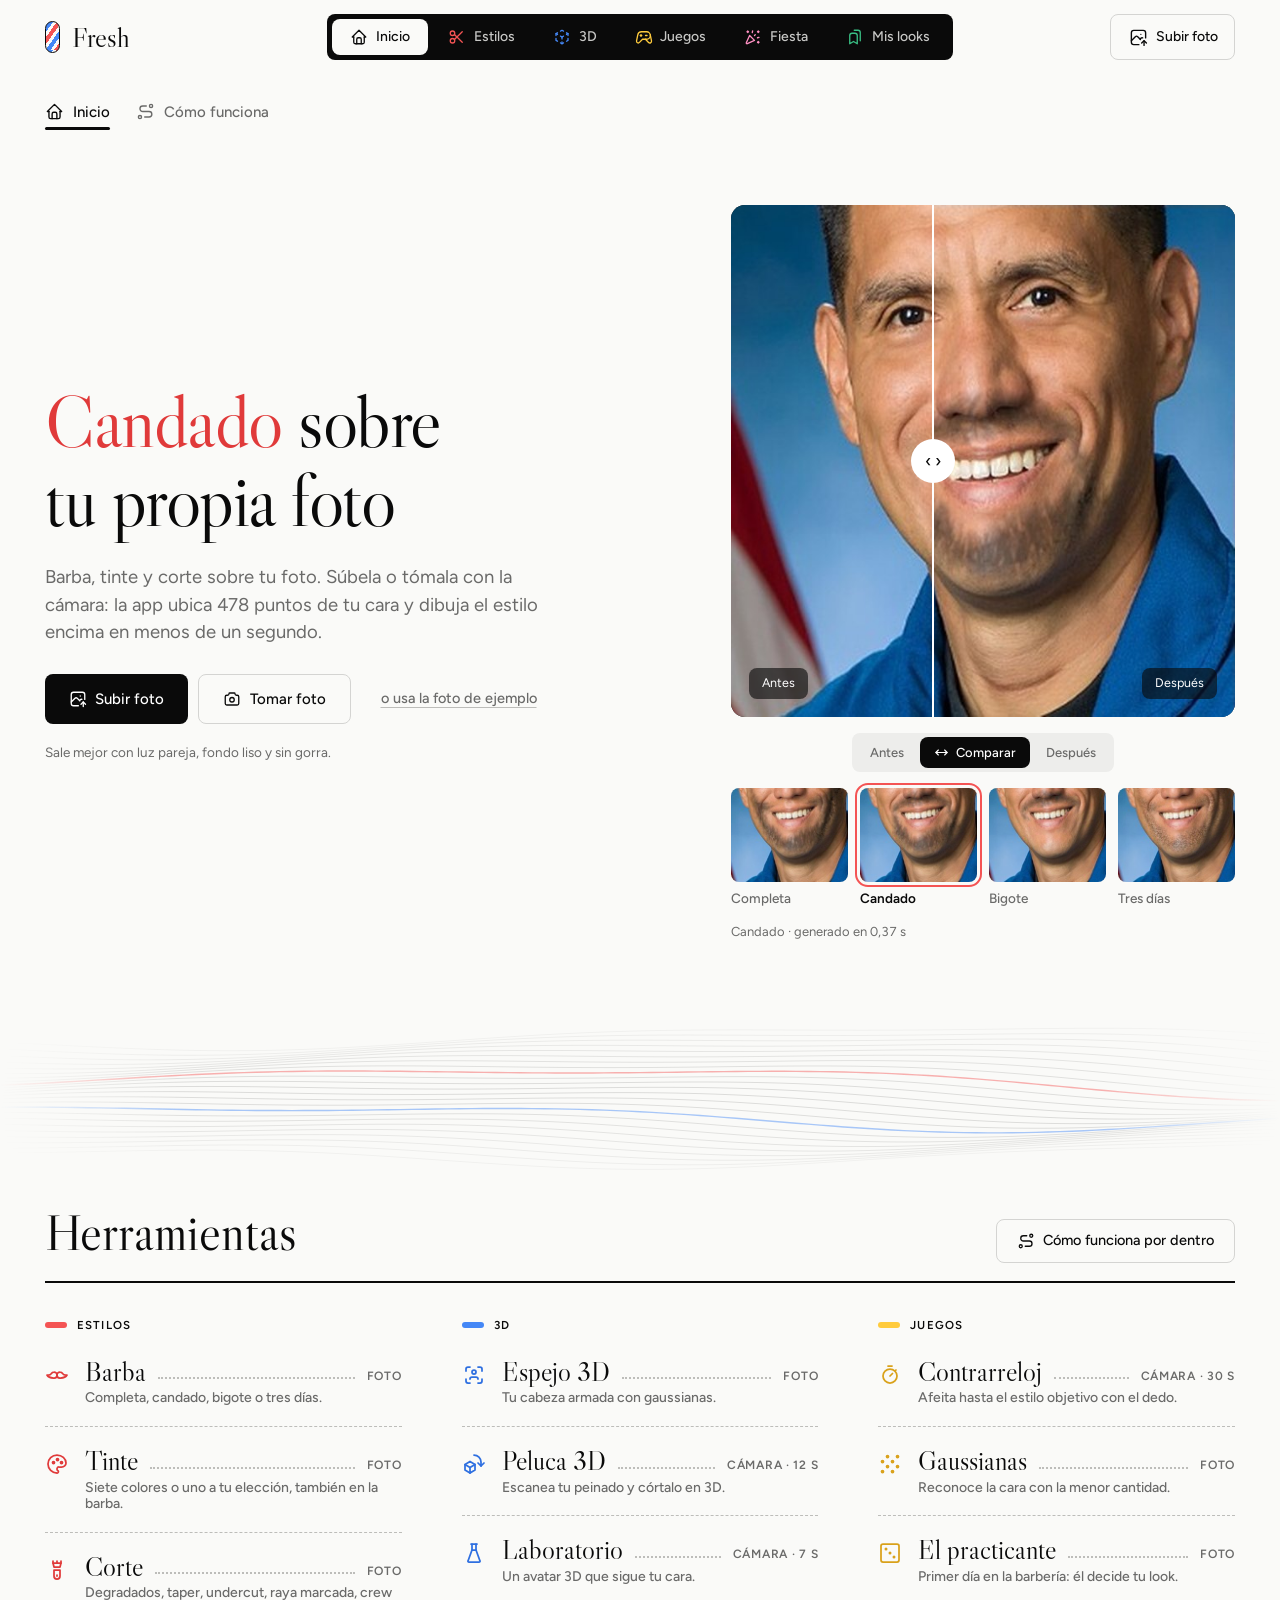
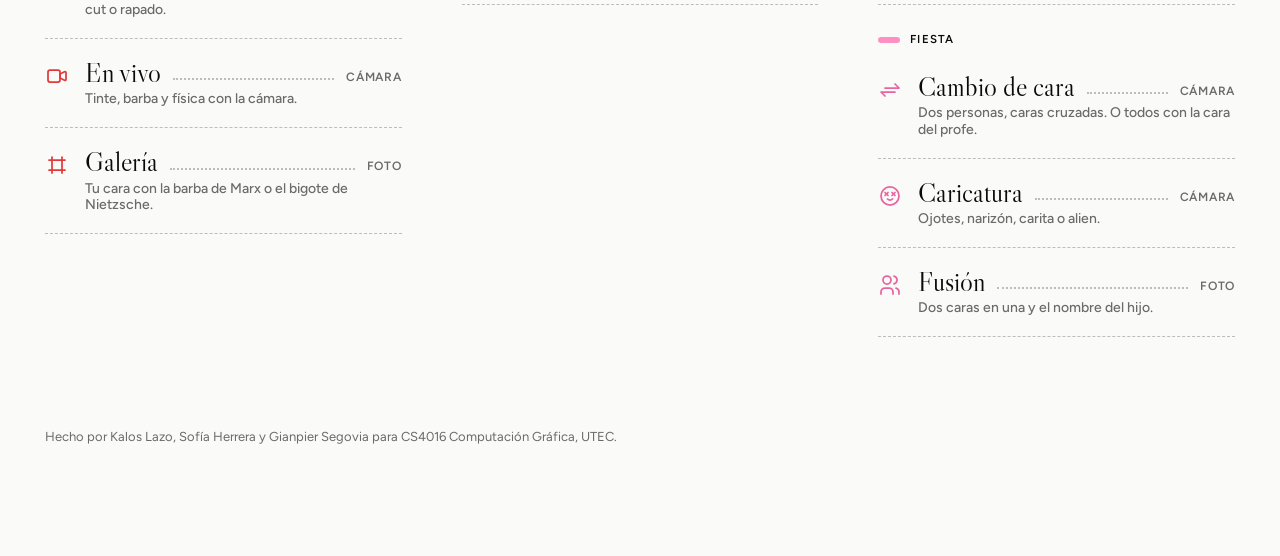
==== commit 127e3908: "Peluca 3D y Laboratorio: pelo con su color, escaneo en cualquier sentido y vista ordenada - El pelo " ====
--- a/frontend/index.html
+++ b/frontend/index.html
@@ -9,6 +9,7 @@
   <link rel="stylesheet" href="https://fonts.googleapis.com/css2?family=Libre+Caslon+Display&family=Figtree:wght@400;500;600&display=swap">
   <link rel="stylesheet" href="css/icons.css">
   <link rel="stylesheet" href="css/styles.css">
+  <link rel="stylesheet" href="css/peluca.css">
 </head>
 <body>
   <header class="site-head">
--- a/frontend/css/peluca.css
+++ b/frontend/css/peluca.css
@@ -0,0 +1,3 @@
+.stage-col:has(> #hair3d-stage:not([hidden])) > .turn-stage {
+  display: none;
+}
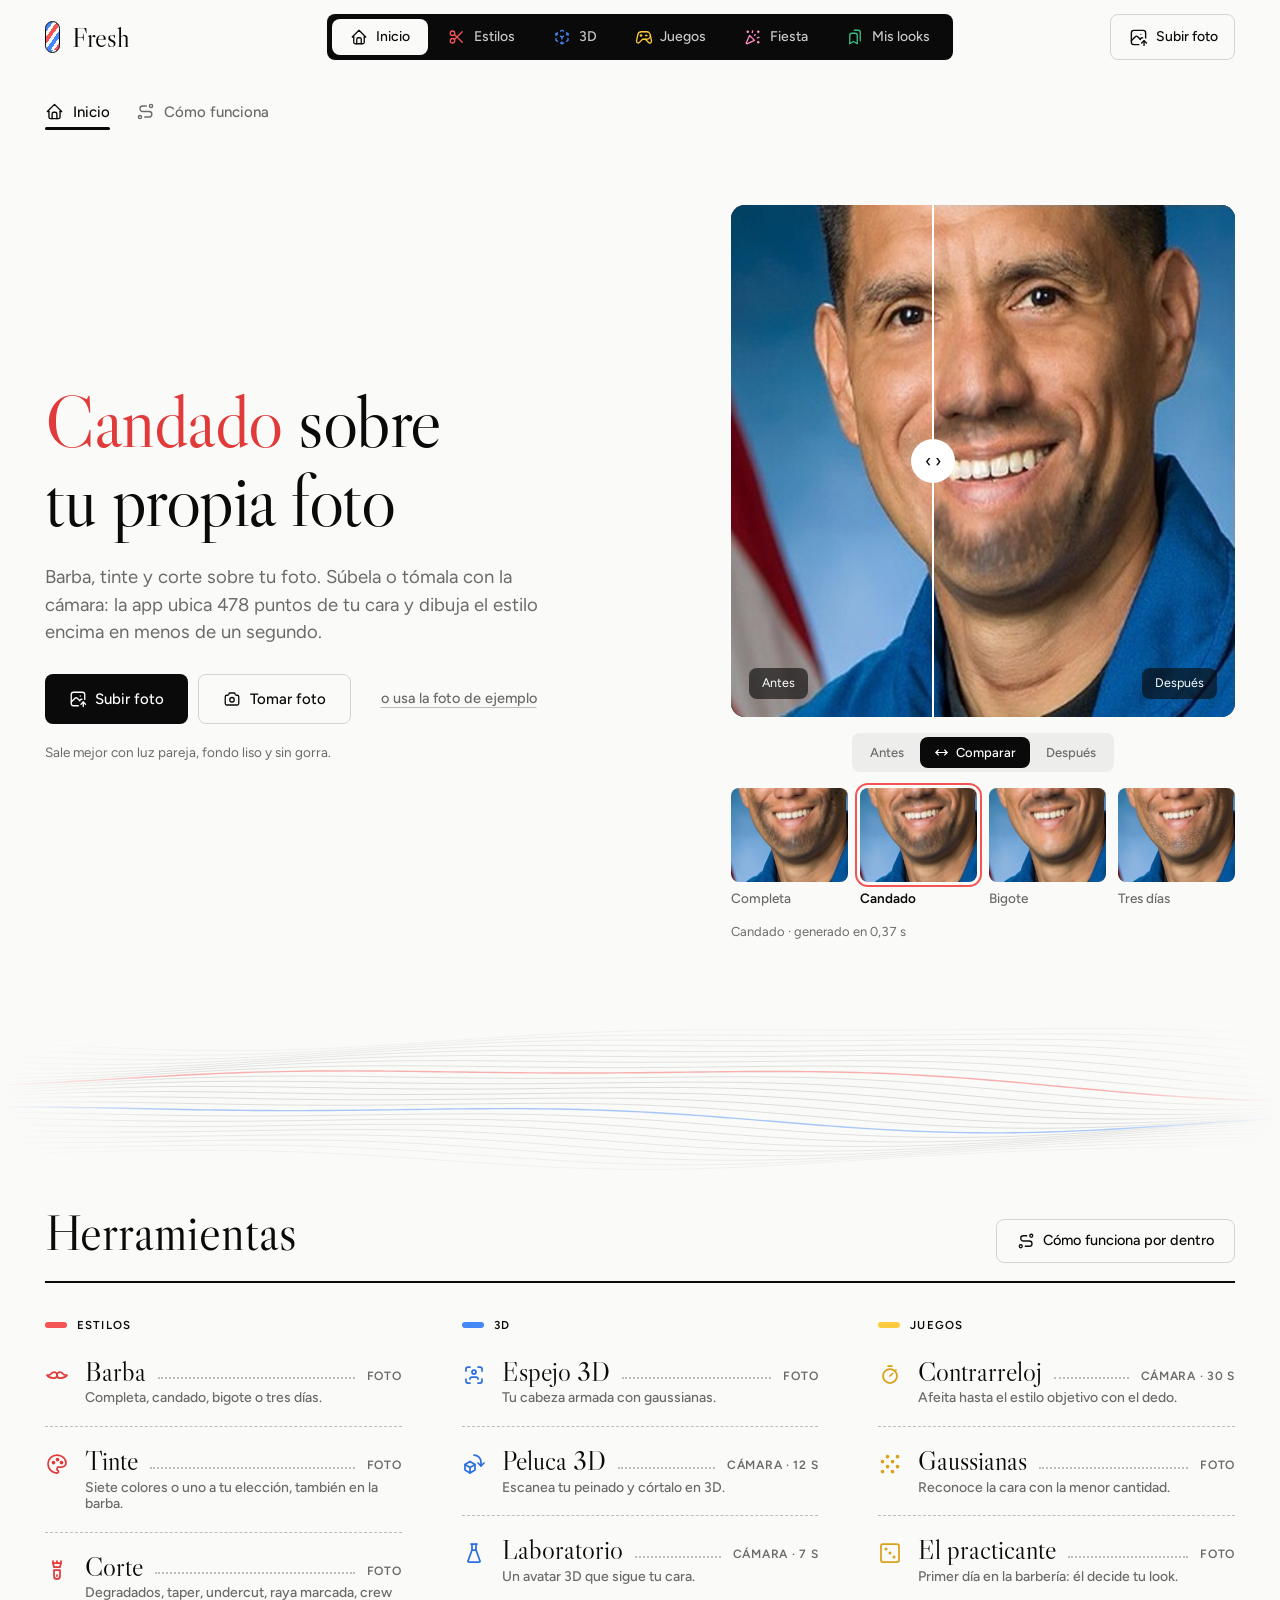
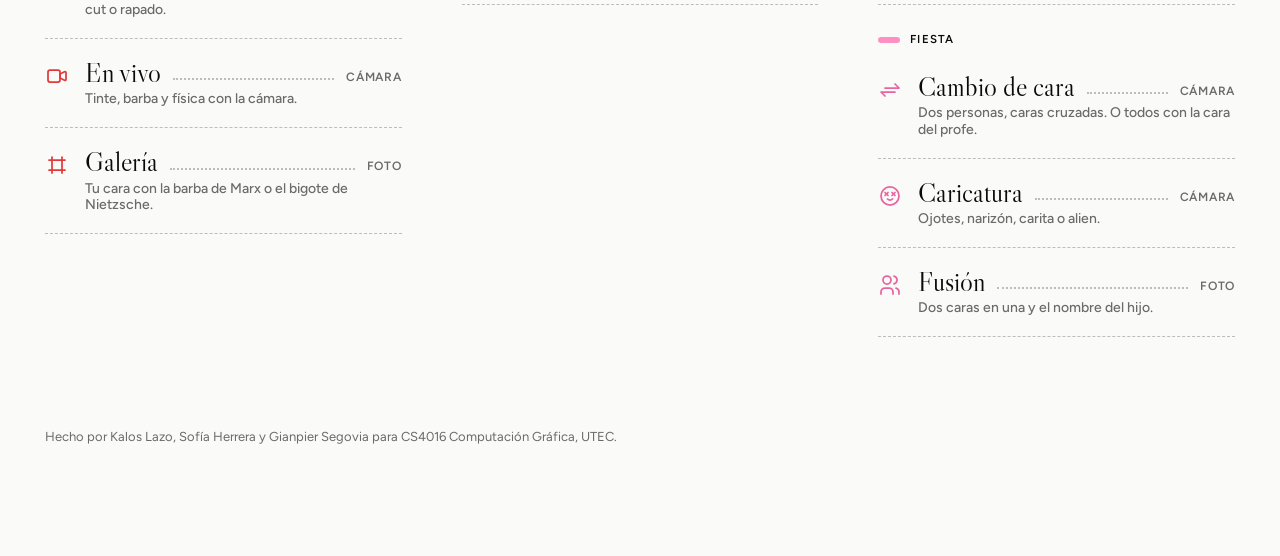
==== commit 008ad0b9: "Laboratorio sin vetas y cara de la peluca sin triángulos La corrección de color del Laboratorio se e" ====
--- a/frontend/index.html
+++ b/frontend/index.html
@@ -1242,7 +1242,7 @@
         <ul class="docs-points">
           <li>Un solo proceso de FastAPI sirve esta interfaz y la API.</li>
           <li>Cada llamada al pipeline corre en un hilo aparte detrás de un candado, así el servidor sigue respondiendo mientras procesa.</li>
-          <li>Cada técnica vive en su paquete de <code>backend/app/core/</code>, y GitHub Actions corre 117 pruebas en cada cambio.</li>
+          <li>Cada técnica vive en su paquete de <code>backend/app/core/</code>, y GitHub Actions corre 121 pruebas en cada cambio.</li>
         </ul>
       </section>
 
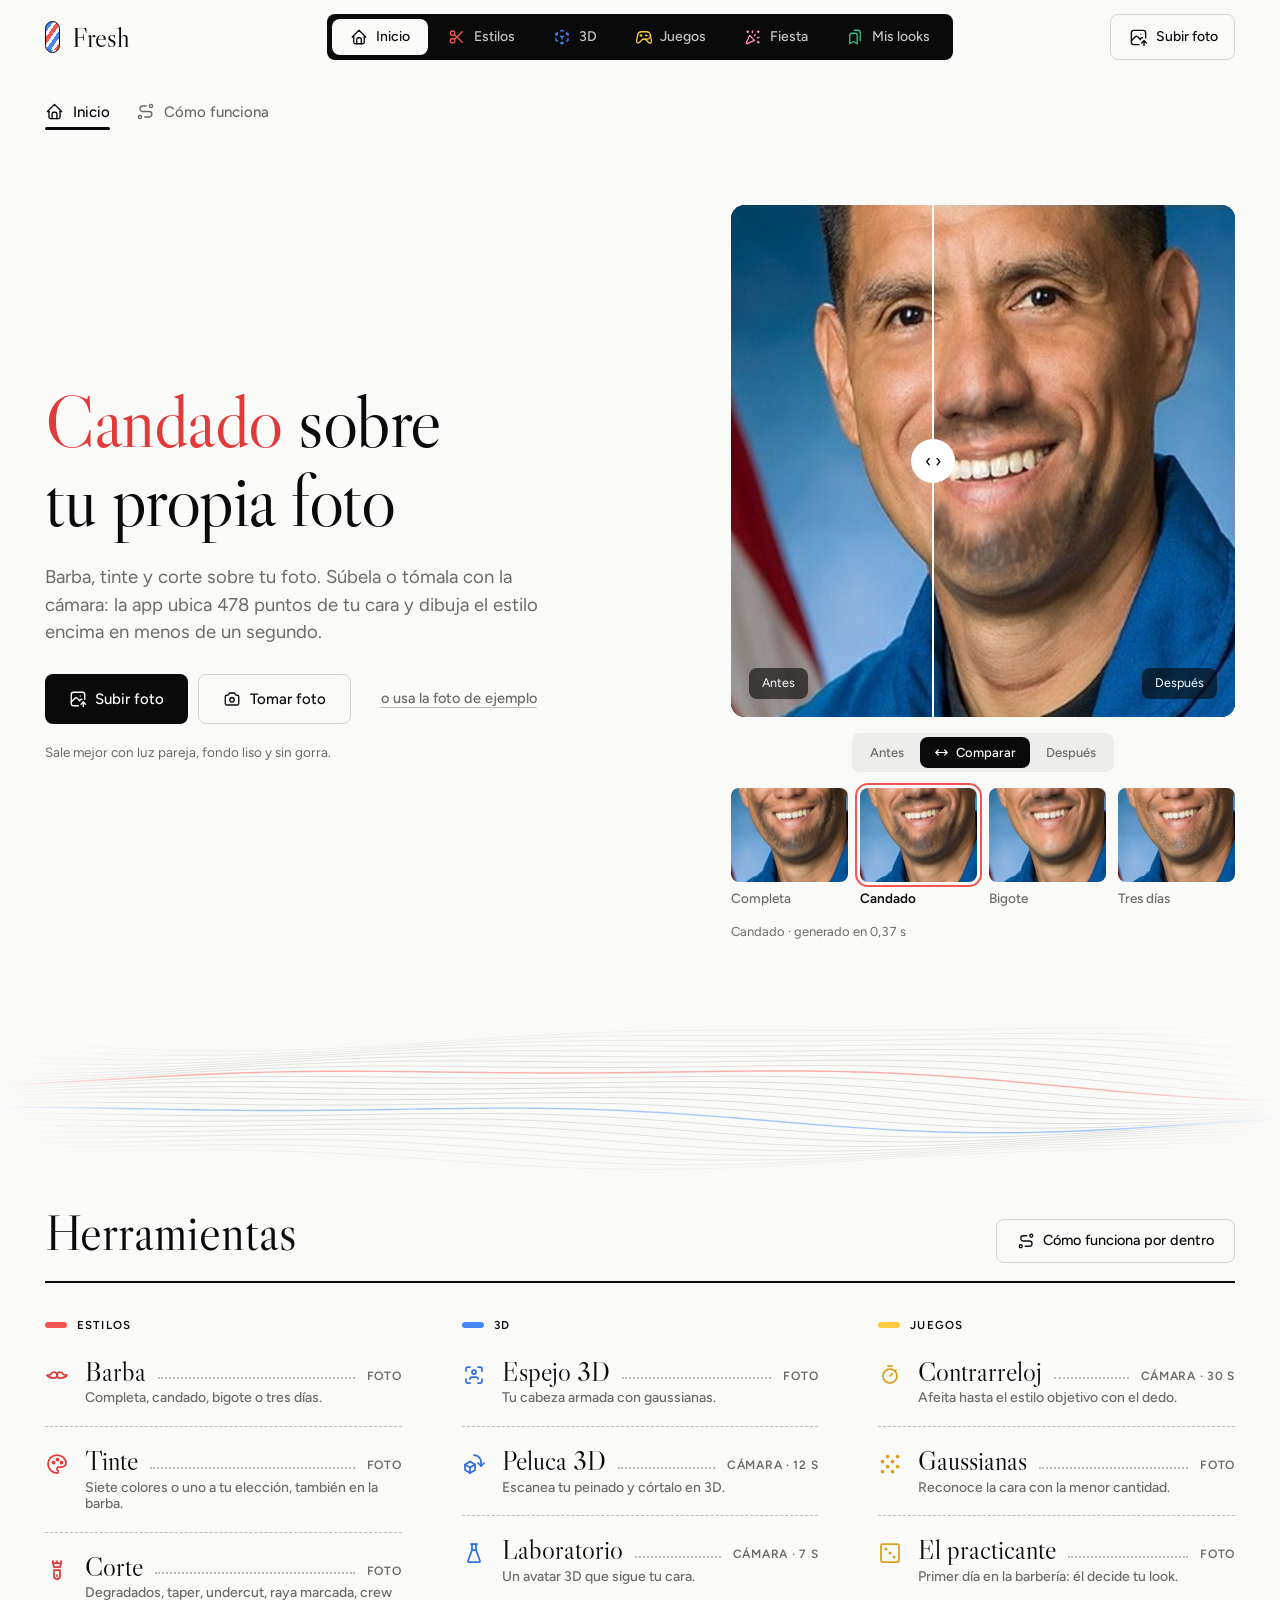
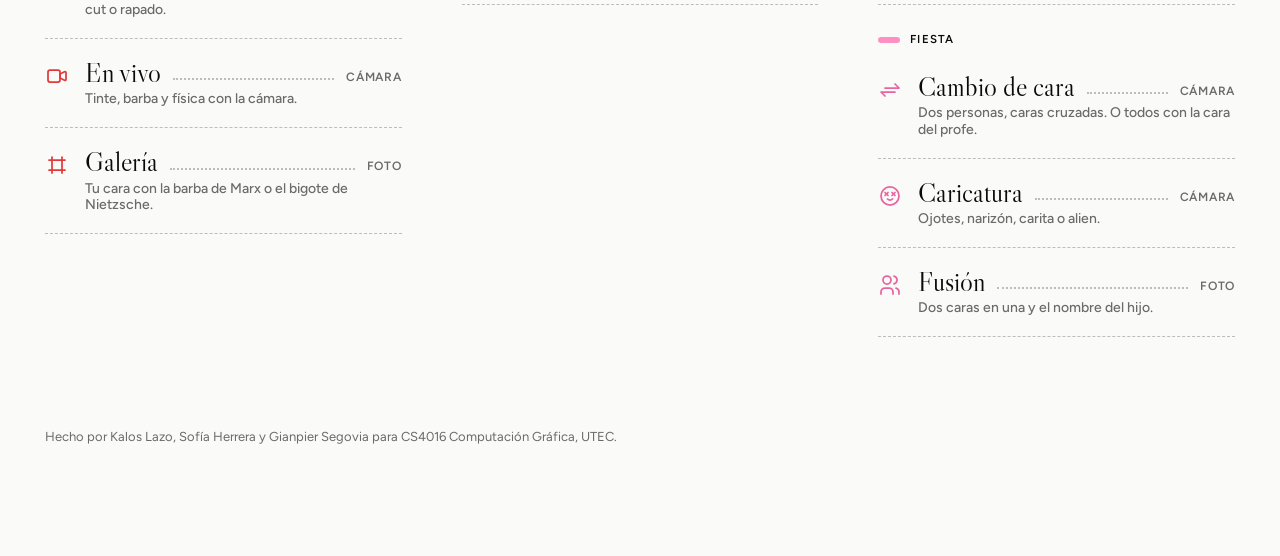
==== commit 2c34f975: "Vuelta 360 guiada por voz, con motivo de cada falla y la peluca sobre tu cara" ====
--- a/frontend/index.html
+++ b/frontend/index.html
@@ -539,10 +539,12 @@
               <span class="step-label">Paso 1 · Escanea</span>
               <h2>Gira una vuelta en la silla</h2>
               <ol class="turn-steps">
-                <li>Siéntate frente a la cámara, mirando de frente.</li>
-                <li>Pulsa Empezar y gira despacio hacia un lado, una vuelta completa (unos 15 s).</li>
-                <li>Vuelve a mirar de frente: el anillo se completa y la peluca se arma sola.</li>
+                <li>Usa una silla que gire y siéntate a un metro de la cámara, con todo el pelo en el cuadro.</li>
+                <li>Pulsa Empezar: tienes 3 segundos para acomodarte mirando de frente.</li>
+                <li>Gira despacio una vuelta completa, unos 15 s. La voz te va diciendo cómo vas.</li>
+                <li>Al volver de frente, la peluca se arma sola sobre tu cara.</li>
               </ol>
+              <label class="check"><span>Guía por voz</span><input type="checkbox" id="turn-voice" data-voice-toggle checked></label>
               <div class="actions">
                 <button id="turn-start" data-icon="rotate-3d">Empezar escaneo 360°</button>
                 <button class="quiet-button" id="turn-stop" disabled>Terminar</button>
@@ -584,8 +586,19 @@
             </details>
             <div class="card inspector ticket">
               <span class="step-label">Paso 2 · Míralo en 3D</span>
-              <label class="check"><span>Mostrar cabeza</span><input type="checkbox" id="hair3d-mannequin" checked></label>
-              <label class="check"><span>Usar mi cara</span><input type="checkbox" id="hair3d-myface" disabled></label>
+              <div class="field">
+                <span class="field-label">Ver la peluca sobre</span>
+                <div class="style-group options head-choice" id="hair3d-head" role="radiogroup" aria-label="Ver la peluca sobre">
+                  <button type="button" class="style-btn" data-head="face" role="radio" aria-checked="false" disabled>Mi cara</button>
+                  <button type="button" class="style-btn active" data-head="mannequin" role="radio" aria-checked="true">Maniquí</button>
+                  <button type="button" class="style-btn" data-head="none" role="radio" aria-checked="false">Solo pelo</button>
+                </div>
+                <p class="field-note" id="hair3d-head-note">«Mi cara» se activa sola después de la vuelta 360 o de escanear tu cara.</p>
+              </div>
+              <div hidden>
+                <input type="checkbox" id="hair3d-mannequin" checked>
+                <input type="checkbox" id="hair3d-myface" disabled>
+              </div>
               <label class="check"><span>Rotación automática</span><input type="checkbox" id="hair3d-auto" checked></label>
               <label class="check"><span>Ver cada gaussiana</span><input type="checkbox" id="hair3d-splats"></label>
               <label class="check"><span>Luz 3D</span><input type="checkbox" id="hair3d-light" checked></label>
@@ -1324,6 +1337,7 @@
   <div class="toast" id="toast" role="status" aria-live="polite" data-icon="check" hidden></div>
 
   <script src="js/splat3d.js"></script>
+  <script src="js/voz.js"></script>
   <script src="js/app.js"></script>
   <script src="js/turn360.js"></script>
   <script src="js/lab.js"></script>
--- a/frontend/css/peluca.css
+++ b/frontend/css/peluca.css
@@ -1,3 +1,13 @@
 .stage-col:has(> #hair3d-stage:not([hidden])) > .turn-stage {
   display: none;
 }
+
+.turn-empty { background: var(--stage); }
+.turn-empty.failed .dz-icon { color: #e25c50; }
+.turn-empty.failed .dz-title { font-size: 20px; }
+.turn-empty.failed .dz-sub { max-width: 36ch; color: var(--on-stage); opacity: 0.86; }
+.turn-stage .pose-badge#turn-badge { top: auto; bottom: 18px; left: 50%; transform: translateX(-50%); max-width: calc(100% - 32px); padding: 10px 18px; font-size: clamp(15px, 2.2vw, 22px); font-weight: 600; line-height: 1.25; text-align: center; width: max-content; text-wrap: balance; }
+#hair3d-head.head-choice { display: grid; grid-template-columns: repeat(3, minmax(0, 1fr)); gap: 6px; }
+#hair3d-head.head-choice .style-btn { justify-content: center; padding: 0 8px; }
+#panel-transfer .ticket > .field { margin-bottom: 6px; }
+.turn-stage .live-meta { padding: 8px 12px 10px; }
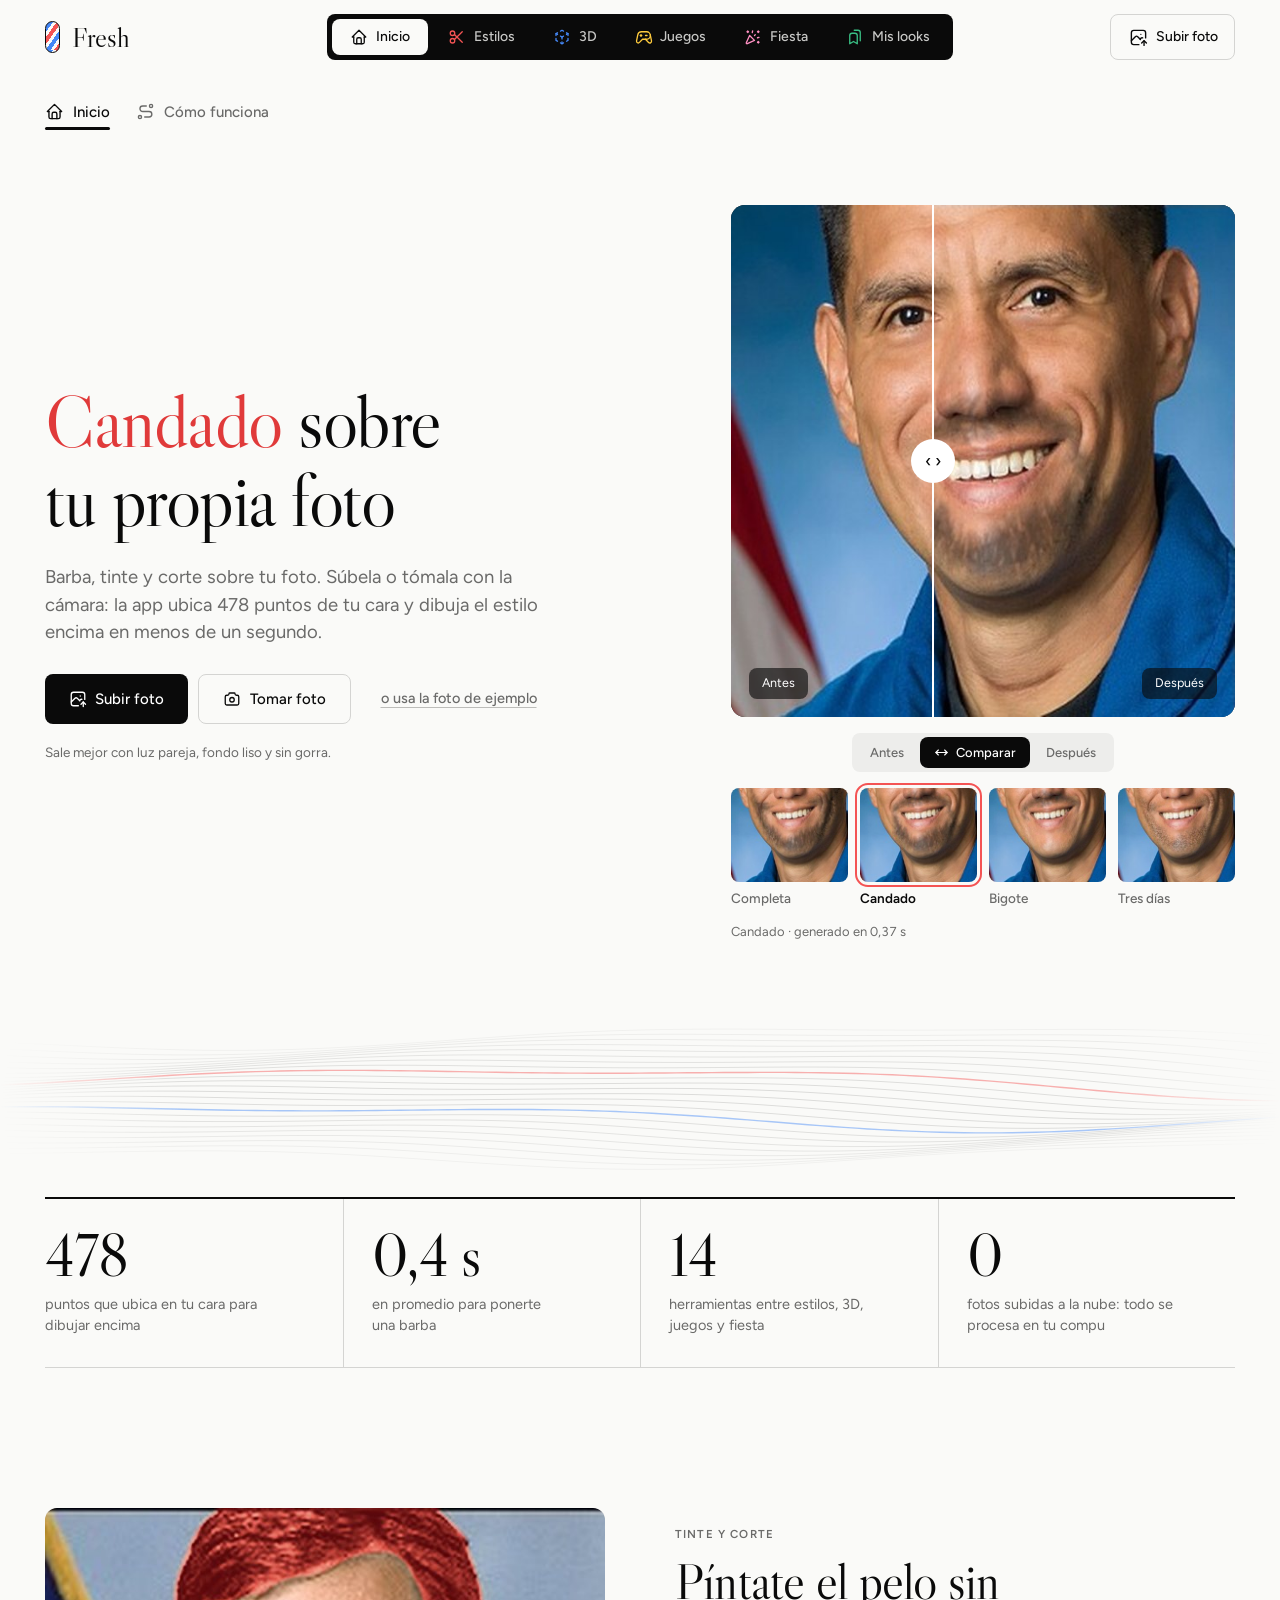
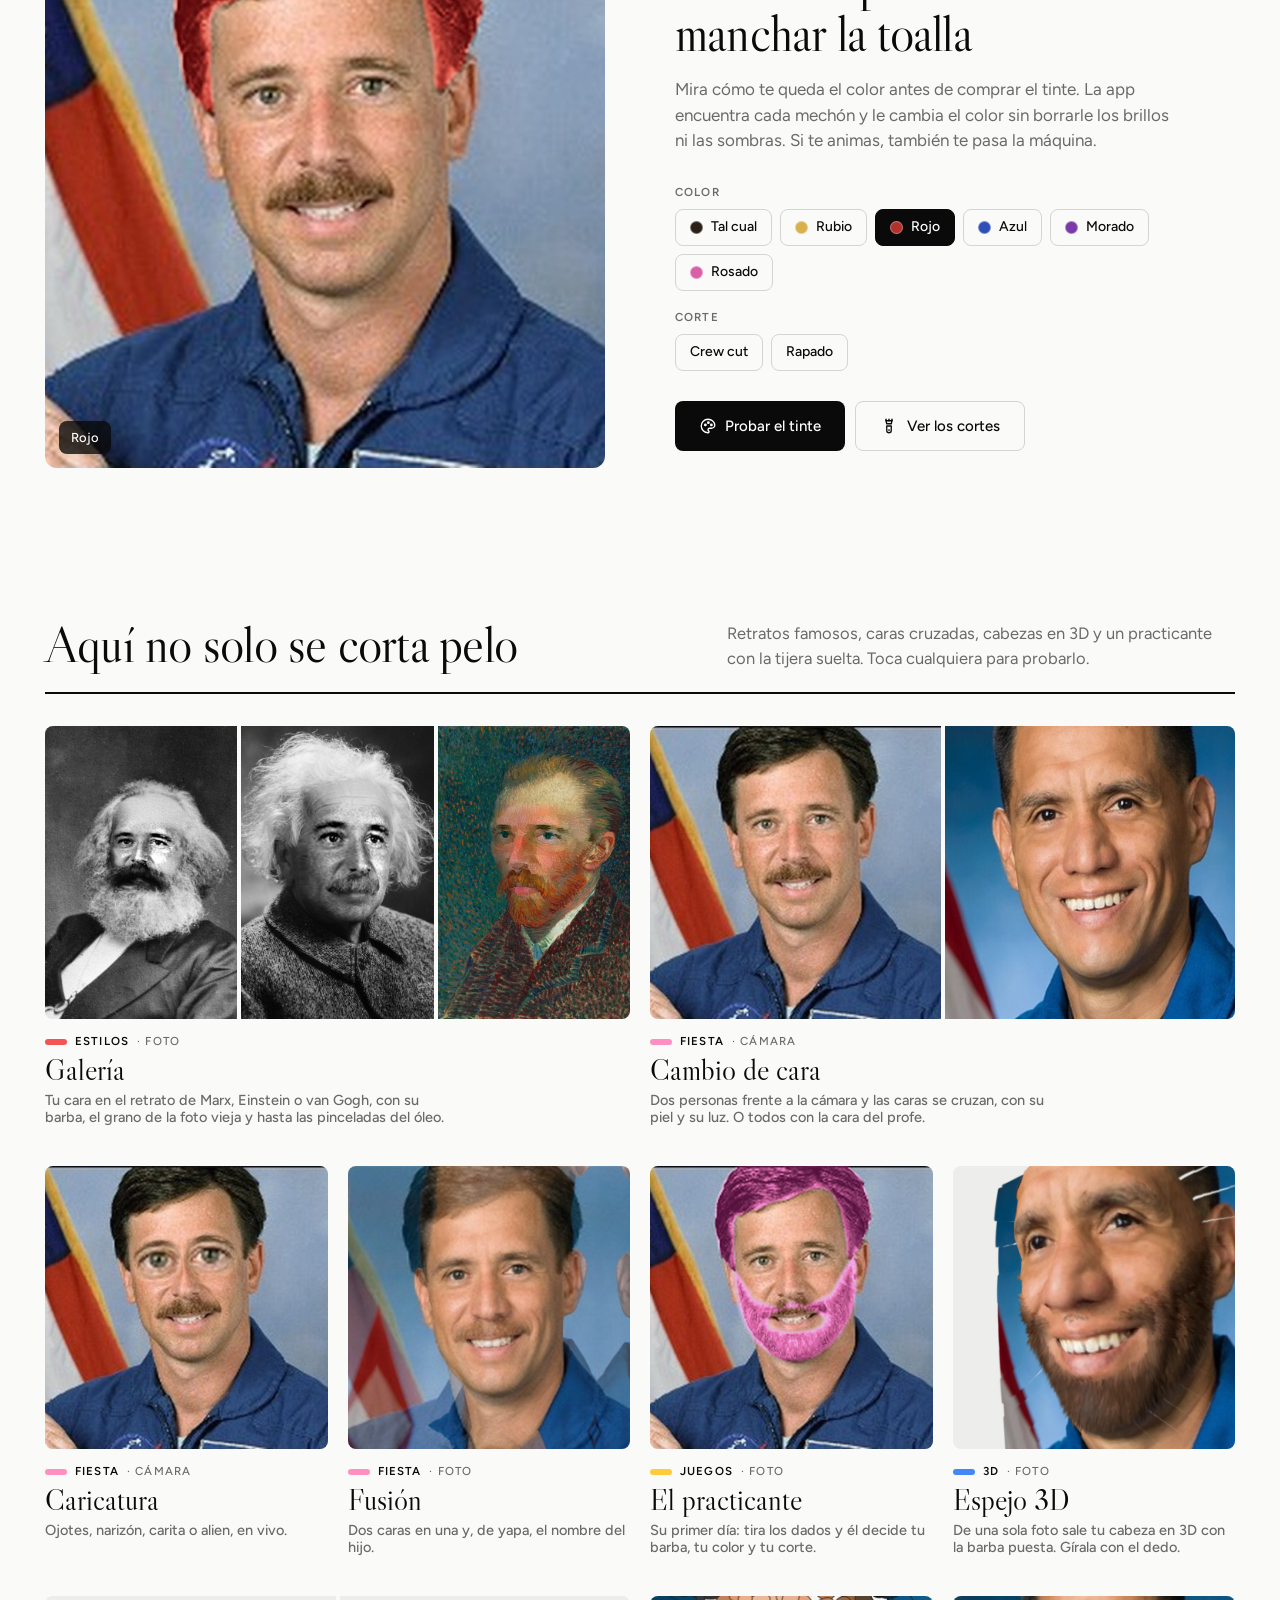
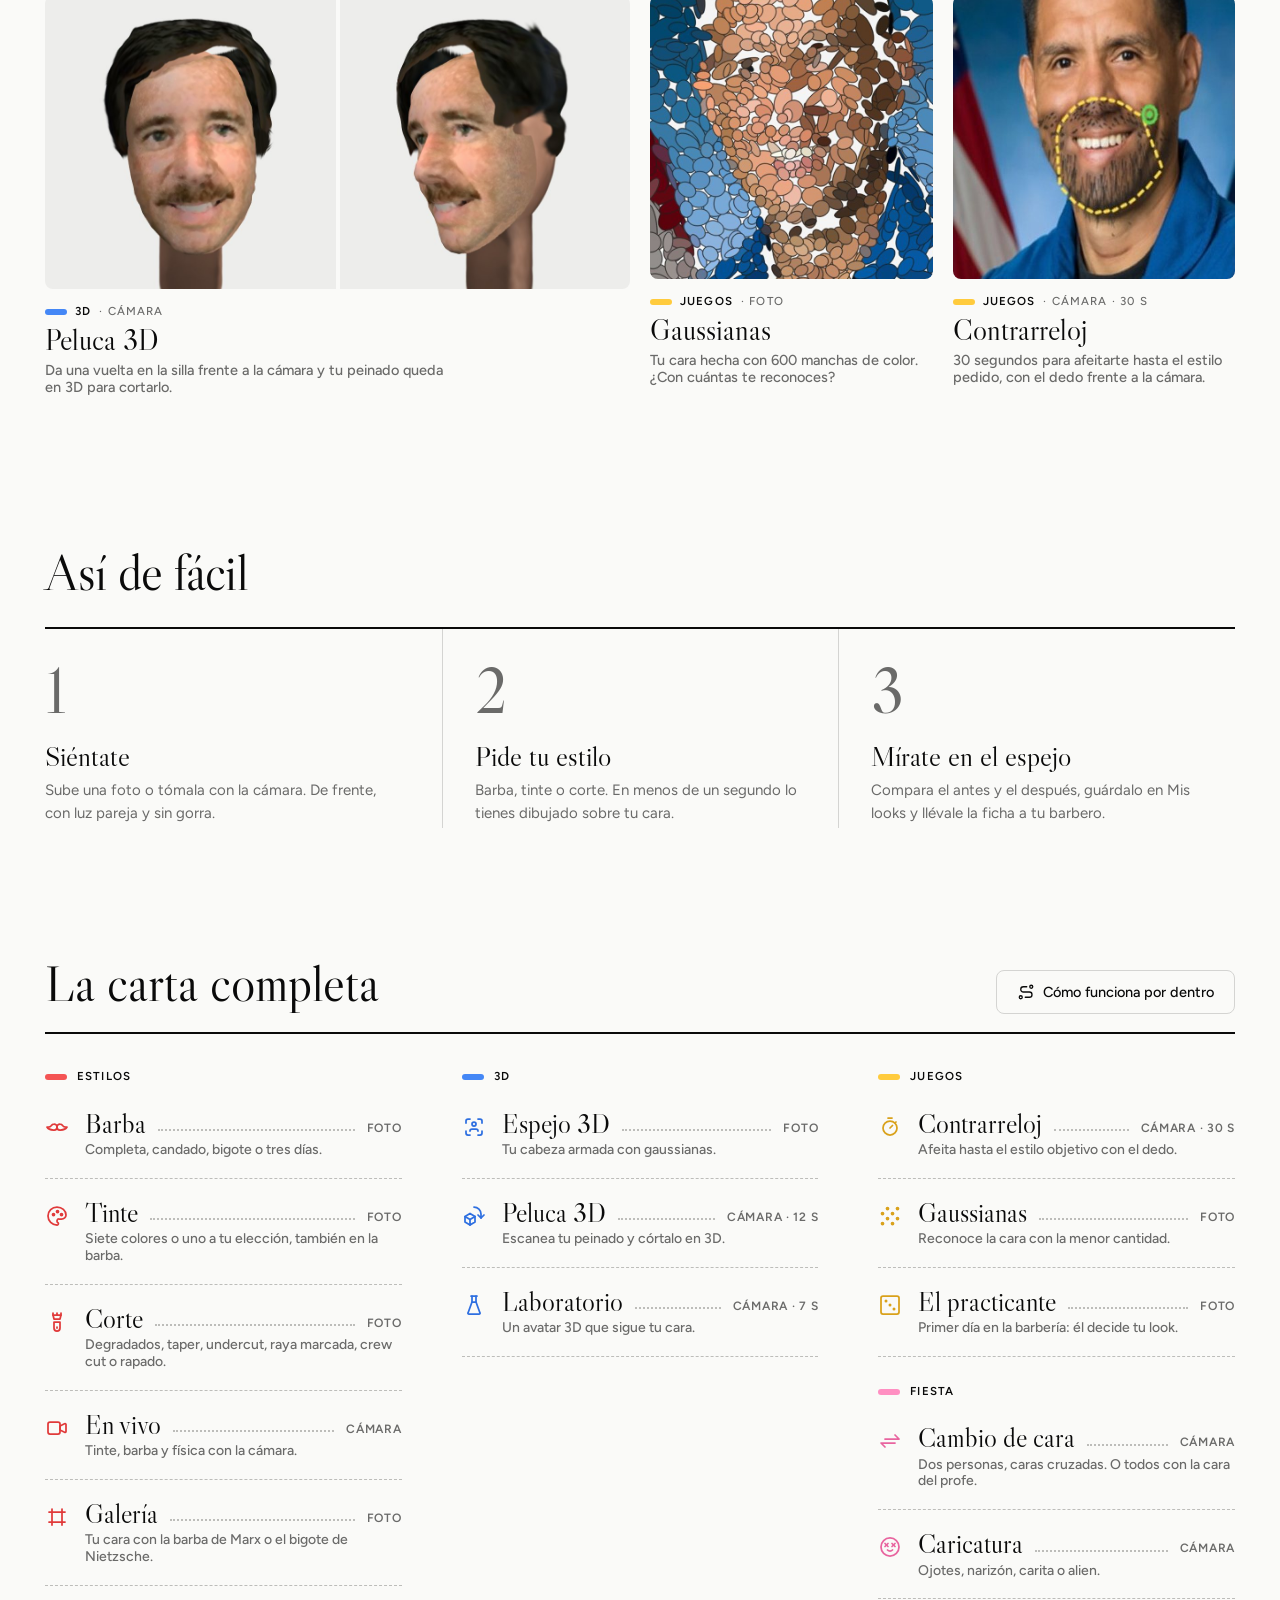
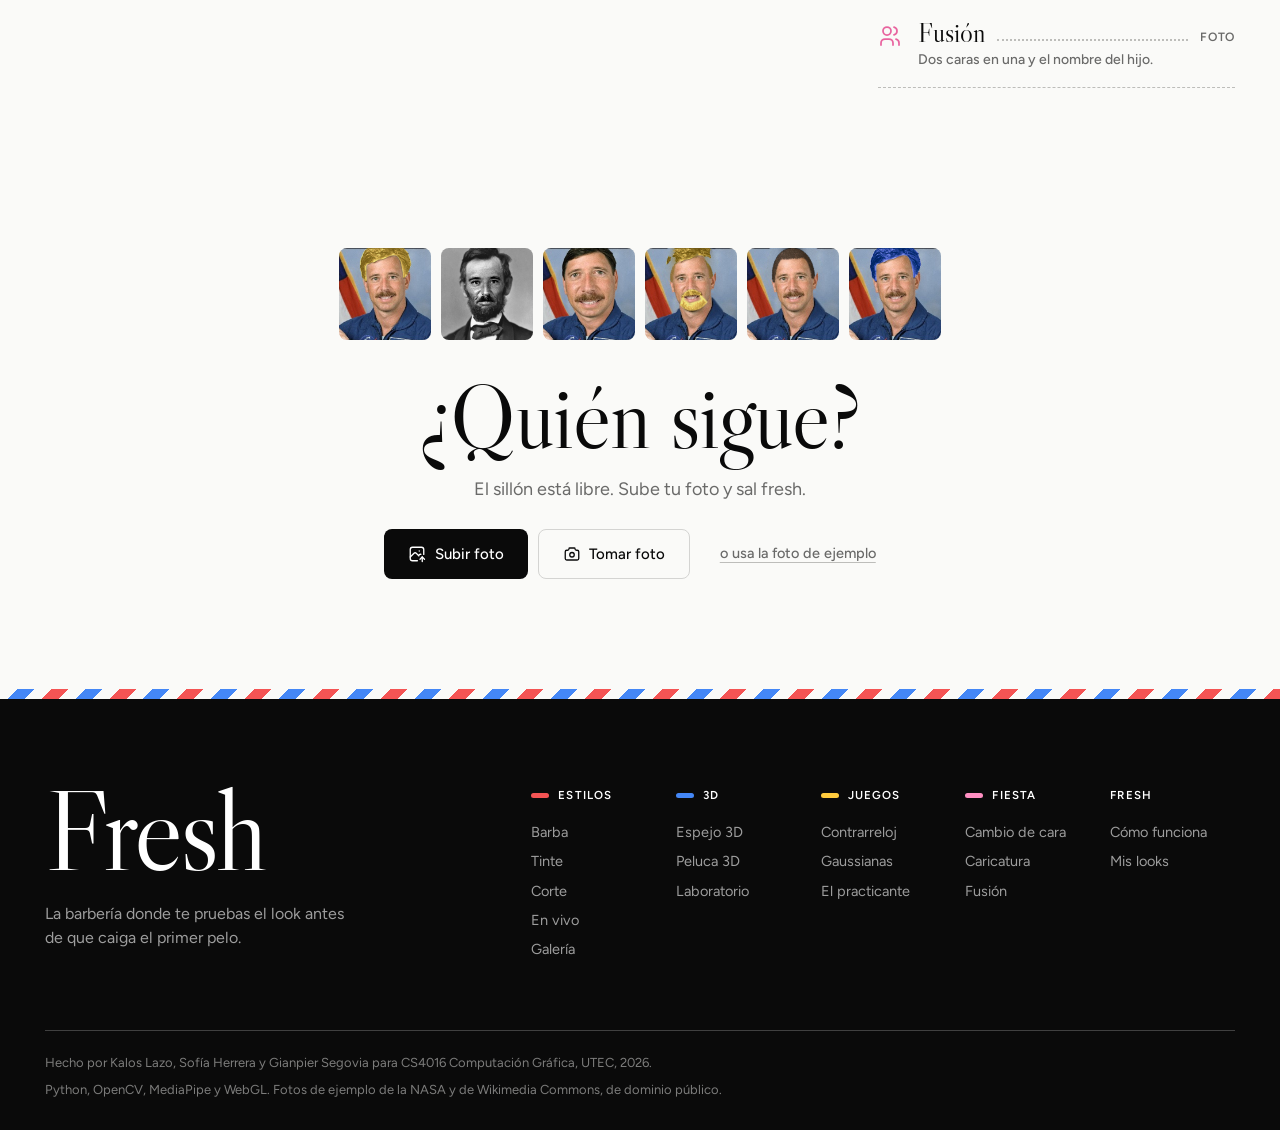
==== commit 61b32b55: "Inicio que vende: probador de tinte, tarjetas con resultados reales y footer oscuro" ====
--- a/frontend/index.html
+++ b/frontend/index.html
@@ -10,6 +10,7 @@
   <link rel="stylesheet" href="css/icons.css">
   <link rel="stylesheet" href="css/styles.css">
   <link rel="stylesheet" href="css/peluca.css">
+  <link rel="stylesheet" href="css/inicio.css">
 </head>
 <body>
   <header class="site-head">
@@ -81,9 +82,147 @@
 
       <div class="threads-band" aria-hidden="true"><canvas class="threads" id="threads"></canvas></div>
 
+      <section class="datos" aria-label="Fresh en números">
+        <p class="dato"><strong>478</strong><span>puntos que ubica en tu cara para dibujar encima</span></p>
+        <p class="dato"><strong>0,4 s</strong><span>en promedio para ponerte una barba</span></p>
+        <p class="dato"><strong>14</strong><span>herramientas entre estilos, 3D, juegos y fiesta</span></p>
+        <p class="dato"><strong>0</strong><span>fotos subidas a la nube: todo se procesa en tu compu</span></p>
+      </section>
+
+      <section class="probador" id="probador" aria-labelledby="probador-title">
+        <figure class="probador-foto">
+          <img src="assets/inicio/tinte-original.jpg" alt="" aria-hidden="true">
+          <img class="on" id="probador-img" src="assets/inicio/tinte-rojo.jpg" alt="Foto de ejemplo con el pelo rojo">
+          <figcaption id="probador-label">Rojo</figcaption>
+        </figure>
+        <div class="probador-copy">
+          <p class="eyebrow">Tinte y corte</p>
+          <h2 id="probador-title">Píntate el pelo sin manchar la toalla</h2>
+          <p class="probador-text">Mira cómo te queda el color antes de comprar el tinte. La app encuentra cada mechón y le cambia el color sin borrarle los brillos ni las sombras. Si te animas, también te pasa la máquina.</p>
+          <div class="probador-group" role="group" aria-label="Colores">
+            <span class="probador-title">Color</span>
+            <button type="button" class="probador-chip" data-look="tinte-original" data-name="Tal cual"><i style="--c: #2b2019"></i>Tal cual</button>
+            <button type="button" class="probador-chip" data-look="tinte-rubio" data-name="Rubio"><i style="--c: #d9b04a"></i>Rubio</button>
+            <button type="button" class="probador-chip active" data-look="tinte-rojo" data-name="Rojo"><i style="--c: #b3312c"></i>Rojo</button>
+            <button type="button" class="probador-chip" data-look="tinte-azul" data-name="Azul"><i style="--c: #2f4fb8"></i>Azul</button>
+            <button type="button" class="probador-chip" data-look="tinte-morado" data-name="Morado"><i style="--c: #7a3ba8"></i>Morado</button>
+            <button type="button" class="probador-chip" data-look="tinte-rosado" data-name="Rosado"><i style="--c: #d95fa6"></i>Rosado</button>
+          </div>
+          <div class="probador-group" role="group" aria-label="Cortes">
+            <span class="probador-title">Corte</span>
+            <button type="button" class="probador-chip" data-look="corte-crew" data-name="Crew cut">Crew cut</button>
+            <button type="button" class="probador-chip" data-look="corte-buzz" data-name="Rapado">Rapado</button>
+          </div>
+          <div class="hero-actions">
+            <button type="button" data-go="dye" data-icon="palette">Probar el tinte</button>
+            <button type="button" class="quiet-button" data-go="haircut" data-icon="razor-electric">Ver los cortes</button>
+          </div>
+        </div>
+      </section>
+
+      <section class="casa" aria-labelledby="casa-title">
+        <div class="casa-head">
+          <h2 id="casa-title">Aquí no solo se corta pelo</h2>
+          <p>Retratos famosos, caras cruzadas, cabezas en 3D y un practicante con la tijera suelta. Toca cualquiera para probarlo.</p>
+        </div>
+        <div class="bento">
+          <button type="button" class="tile tile-wide" data-go="gallery" data-tone="estilos">
+            <span class="tile-media trio">
+              <img src="assets/inicio/galeria-marx.jpg" alt="La cara de la foto de ejemplo en el retrato de Karl Marx" loading="lazy">
+              <img src="assets/inicio/galeria-einstein.jpg" alt="La cara de la foto de ejemplo en el retrato de Einstein" loading="lazy">
+              <img src="assets/inicio/galeria-vangogh.jpg" alt="La cara de la foto de ejemplo en el autorretrato de van Gogh" loading="lazy">
+            </span>
+            <span class="tile-text">
+              <span class="tile-tag">Estilos <em>Foto</em></span>
+              <span class="tile-name">Galería</span>
+              <span class="tile-desc">Tu cara en el retrato de Marx, Einstein o van Gogh, con su barba, el grano de la foto vieja y hasta las pinceladas del óleo.</span>
+            </span>
+          </button>
+          <button type="button" class="tile tile-wide" data-go="swap" data-tone="fiesta" data-flip>
+            <span class="tile-media duo">
+              <span class="flip"><img src="assets/inicio/cambio-horowitz.jpg" alt="" loading="lazy"><img src="assets/inicio/cambio-a.jpg" alt="El primer astronauta con la cara del segundo" loading="lazy"></span>
+              <span class="flip"><img src="assets/inicio/cambio-rubio.jpg" alt="" loading="lazy"><img src="assets/inicio/cambio-b.jpg" alt="El segundo astronauta con la cara del primero" loading="lazy"></span>
+            </span>
+            <span class="tile-text">
+              <span class="tile-tag">Fiesta <em>Cámara</em></span>
+              <span class="tile-name">Cambio de cara</span>
+              <span class="tile-desc">Dos personas frente a la cámara y las caras se cruzan, con su piel y su luz. O todos con la cara del profe.</span>
+            </span>
+          </button>
+          <button type="button" class="tile" data-go="caricature" data-tone="fiesta" data-flip>
+            <span class="tile-media"><span class="flip"><img src="assets/inicio/caricatura-eyes.jpg" alt="Caricatura con ojos enormes" loading="lazy"><img src="assets/inicio/caricatura-alien.jpg" alt="Caricatura de alien" loading="lazy"></span></span>
+            <span class="tile-text">
+              <span class="tile-tag">Fiesta <em>Cámara</em></span>
+              <span class="tile-name">Caricatura</span>
+              <span class="tile-desc">Ojotes, narizón, carita o alien, en vivo.</span>
+            </span>
+          </button>
+          <button type="button" class="tile" data-go="fusion" data-tone="fiesta">
+            <span class="tile-media"><img src="assets/inicio/fusion.jpg" alt="Las dos caras de ejemplo fundidas en una" loading="lazy"></span>
+            <span class="tile-text">
+              <span class="tile-tag">Fiesta <em>Foto</em></span>
+              <span class="tile-name">Fusión</span>
+              <span class="tile-desc">Dos caras en una y, de yapa, el nombre del hijo.</span>
+            </span>
+          </button>
+          <button type="button" class="tile" data-go="apprentice" data-tone="juegos" data-flip>
+            <span class="tile-media"><span class="flip"><img src="assets/inicio/practicante-1.jpg" alt="Look del practicante: pelo y barba rosados con el pelo rapado" loading="lazy"><img src="assets/inicio/practicante-2.jpg" alt="Look del practicante: bigote y pelo verdes" loading="lazy"></span></span>
+            <span class="tile-text">
+              <span class="tile-tag">Juegos <em>Foto</em></span>
+              <span class="tile-name">El practicante</span>
+              <span class="tile-desc">Su primer día: tira los dados y él decide tu barba, tu color y tu corte.</span>
+            </span>
+          </button>
+          <button type="button" class="tile" data-go="mirror" data-tone="3d">
+            <span class="tile-media"><img src="assets/inicio/espejo.jpg" alt="Cabeza 3D hecha de gaussianas, girada y con barba completa" loading="lazy"></span>
+            <span class="tile-text">
+              <span class="tile-tag">3D <em>Foto</em></span>
+              <span class="tile-name">Espejo 3D</span>
+              <span class="tile-desc">De una sola foto sale tu cabeza en 3D con la barba puesta. Gírala con el dedo.</span>
+            </span>
+          </button>
+          <button type="button" class="tile tile-wide" data-go="transfer" data-tone="3d">
+            <span class="tile-media duo">
+              <img src="assets/inicio/peluca-frente.jpg" alt="Peluca 3D sobre la cara escaneada, de frente" loading="lazy">
+              <img src="assets/inicio/peluca-giro.jpg" alt="La misma peluca 3D girada hacia un costado" loading="lazy">
+            </span>
+            <span class="tile-text">
+              <span class="tile-tag">3D <em>Cámara</em></span>
+              <span class="tile-name">Peluca 3D</span>
+              <span class="tile-desc">Da una vuelta en la silla frente a la cámara y tu peinado queda en 3D para cortarlo.</span>
+            </span>
+          </button>
+          <button type="button" class="tile" data-go="splats" data-tone="juegos" data-flip>
+            <span class="tile-media"><span class="flip"><img src="assets/inicio/gaussianas.jpg" alt="Retrato armado con 600 elipses de color" loading="lazy"><img src="assets/inicio/gaussianas-render.jpg" alt="El mismo retrato con las gaussianas difuminadas" loading="lazy"></span></span>
+            <span class="tile-text">
+              <span class="tile-tag">Juegos <em>Foto</em></span>
+              <span class="tile-name">Gaussianas</span>
+              <span class="tile-desc">Tu cara hecha con 600 manchas de color. ¿Con cuántas te reconoces?</span>
+            </span>
+          </button>
+          <button type="button" class="tile" data-go="speedrun" data-tone="juegos">
+            <span class="tile-media"><img src="assets/inicio/contrarreloj.jpg" alt="Partida de Contrarreloj con el estilo objetivo marcado" loading="lazy"></span>
+            <span class="tile-text">
+              <span class="tile-tag">Juegos <em>Cámara · 30 s</em></span>
+              <span class="tile-name">Contrarreloj</span>
+              <span class="tile-desc">30 segundos para afeitarte hasta el estilo pedido, con el dedo frente a la cámara.</span>
+            </span>
+          </button>
+        </div>
+      </section>
+
+      <section class="pasos" aria-labelledby="pasos-title">
+        <h2 id="pasos-title">Así de fácil</h2>
+        <ol>
+          <li><span class="paso-n">1</span><h3>Siéntate</h3><p>Sube una foto o tómala con la cámara. De frente, con luz pareja y sin gorra.</p></li>
+          <li><span class="paso-n">2</span><h3>Pide tu estilo</h3><p>Barba, tinte o corte. En menos de un segundo lo tienes dibujado sobre tu cara.</p></li>
+          <li><span class="paso-n">3</span><h3>Mírate en el espejo</h3><p>Compara el antes y el después, guárdalo en Mis looks y llévale la ficha a tu barbero.</p></li>
+        </ol>
+      </section>
+
       <section class="carta" aria-labelledby="carta-title">
         <div class="carta-head">
-          <h2 id="carta-title">Herramientas</h2>
+          <h2 id="carta-title">La carta completa</h2>
           <button type="button" class="quiet-button" data-go="docs" data-icon="route">Cómo funciona por dentro</button>
         </div>
         <div class="carta-cols">
@@ -121,7 +260,24 @@
         </div>
         <div class="looks-grid compact" id="recent-grid"></div>
       </section>
-      <p class="credits">Hecho por Kalos Lazo, Sofía Herrera y Gianpier Segovia para CS4016 Computación Gráfica, UTEC.</p>
+
+      <section class="sigue" aria-labelledby="sigue-title">
+        <div class="sigue-caras" aria-hidden="true">
+          <img src="assets/inicio/tinte-rubio.jpg" alt="" loading="lazy">
+          <img src="assets/inicio/galeria-lincoln.jpg" alt="" loading="lazy">
+          <img src="assets/inicio/caricatura-big-head.jpg" alt="" loading="lazy">
+          <img src="assets/inicio/practicante-3.jpg" alt="" loading="lazy">
+          <img src="assets/inicio/corte-buzz.jpg" alt="" loading="lazy">
+          <img src="assets/inicio/tinte-azul.jpg" alt="" loading="lazy">
+        </div>
+        <h2 id="sigue-title">¿Quién sigue?</h2>
+        <p>El sillón está libre. Sube tu foto y sal fresh.</p>
+        <div class="hero-actions center">
+          <button type="button" data-upload data-icon="photo-up">Subir foto</button>
+          <button type="button" class="quiet-button" data-camera data-icon="camera">Tomar foto</button>
+          <button type="button" class="link-button" data-sample>o usa la foto de ejemplo</button>
+        </div>
+      </section>
     </section>
 
     <section class="panel" id="panel-dye">
@@ -539,12 +695,10 @@
               <span class="step-label">Paso 1 · Escanea</span>
               <h2>Gira una vuelta en la silla</h2>
               <ol class="turn-steps">
-                <li>Usa una silla que gire y siéntate a un metro de la cámara, con todo el pelo en el cuadro.</li>
-                <li>Pulsa Empezar: tienes 3 segundos para acomodarte mirando de frente.</li>
-                <li>Gira despacio una vuelta completa, unos 15 s. La voz te va diciendo cómo vas.</li>
-                <li>Al volver de frente, la peluca se arma sola sobre tu cara.</li>
+                <li>Siéntate frente a la cámara, mirando de frente.</li>
+                <li>Pulsa Empezar y gira despacio hacia un lado, una vuelta completa (unos 15 s).</li>
+                <li>Vuelve a mirar de frente: el anillo se completa y la peluca se arma sola.</li>
               </ol>
-              <label class="check"><span>Guía por voz</span><input type="checkbox" id="turn-voice" data-voice-toggle checked></label>
               <div class="actions">
                 <button id="turn-start" data-icon="rotate-3d">Empezar escaneo 360°</button>
                 <button class="quiet-button" id="turn-stop" disabled>Terminar</button>
@@ -586,19 +740,8 @@
             </details>
             <div class="card inspector ticket">
               <span class="step-label">Paso 2 · Míralo en 3D</span>
-              <div class="field">
-                <span class="field-label">Ver la peluca sobre</span>
-                <div class="style-group options head-choice" id="hair3d-head" role="radiogroup" aria-label="Ver la peluca sobre">
-                  <button type="button" class="style-btn" data-head="face" role="radio" aria-checked="false" disabled>Mi cara</button>
-                  <button type="button" class="style-btn active" data-head="mannequin" role="radio" aria-checked="true">Maniquí</button>
-                  <button type="button" class="style-btn" data-head="none" role="radio" aria-checked="false">Solo pelo</button>
-                </div>
-                <p class="field-note" id="hair3d-head-note">«Mi cara» se activa sola después de la vuelta 360 o de escanear tu cara.</p>
-              </div>
-              <div hidden>
-                <input type="checkbox" id="hair3d-mannequin" checked>
-                <input type="checkbox" id="hair3d-myface" disabled>
-              </div>
+              <label class="check"><span>Mostrar cabeza</span><input type="checkbox" id="hair3d-mannequin" checked></label>
+              <label class="check"><span>Usar mi cara</span><input type="checkbox" id="hair3d-myface" disabled></label>
               <label class="check"><span>Rotación automática</span><input type="checkbox" id="hair3d-auto" checked></label>
               <label class="check"><span>Ver cada gaussiana</span><input type="checkbox" id="hair3d-splats"></label>
               <label class="check"><span>Luz 3D</span><input type="checkbox" id="hair3d-light" checked></label>
@@ -1309,6 +1452,53 @@
     </section>
   </main>
 
+  <footer class="site-foot">
+    <div class="foot-pole" aria-hidden="true"></div>
+    <div class="foot-main">
+      <div class="foot-brand">
+        <button type="button" class="foot-mark" data-go="inicio">Fresh</button>
+        <p>La barbería donde te pruebas el look antes de que caiga el primer pelo.</p>
+      </div>
+      <nav class="foot-cols" aria-label="Todas las herramientas">
+        <div class="foot-col" data-tone="estilos">
+          <h3>Estilos</h3>
+          <button type="button" data-go="beard">Barba</button>
+          <button type="button" data-go="dye">Tinte</button>
+          <button type="button" data-go="haircut">Corte</button>
+          <button type="button" data-go="live">En vivo</button>
+          <button type="button" data-go="gallery">Galería</button>
+        </div>
+        <div class="foot-col" data-tone="3d">
+          <h3>3D</h3>
+          <button type="button" data-go="mirror">Espejo 3D</button>
+          <button type="button" data-go="transfer">Peluca 3D</button>
+          <button type="button" data-go="lab">Laboratorio</button>
+        </div>
+        <div class="foot-col" data-tone="juegos">
+          <h3>Juegos</h3>
+          <button type="button" data-go="speedrun">Contrarreloj</button>
+          <button type="button" data-go="splats">Gaussianas</button>
+          <button type="button" data-go="apprentice">El practicante</button>
+        </div>
+        <div class="foot-col" data-tone="fiesta">
+          <h3>Fiesta</h3>
+          <button type="button" data-go="swap">Cambio de cara</button>
+          <button type="button" data-go="caricature">Caricatura</button>
+          <button type="button" data-go="fusion">Fusión</button>
+        </div>
+        <div class="foot-col">
+          <h3>Fresh</h3>
+          <button type="button" data-go="docs">Cómo funciona</button>
+          <button type="button" data-go="looks">Mis looks</button>
+        </div>
+      </nav>
+    </div>
+    <div class="foot-base">
+      <p>Hecho por Kalos Lazo, Sofía Herrera y Gianpier Segovia para CS4016 Computación Gráfica, UTEC, 2026.</p>
+      <p>Python, OpenCV, MediaPipe y WebGL. Fotos de ejemplo de la NASA y de Wikimedia Commons, de dominio público.</p>
+    </div>
+  </footer>
+
 
   <div class="cam-modal" id="cam-modal" role="dialog" aria-modal="true" aria-labelledby="cam-title" hidden>
     <div class="cam-box">
@@ -1337,7 +1527,6 @@
   <div class="toast" id="toast" role="status" aria-live="polite" data-icon="check" hidden></div>
 
   <script src="js/splat3d.js"></script>
-  <script src="js/voz.js"></script>
   <script src="js/app.js"></script>
   <script src="js/turn360.js"></script>
   <script src="js/lab.js"></script>
@@ -1346,5 +1535,6 @@
   <script src="js/ui.js"></script>
   <script src="js/practicante.js"></script>
   <script src="js/bits.js"></script>
+  <script src="js/inicio.js"></script>
 </body>
 </html>
--- a/frontend/css/inicio.css
+++ b/frontend/css/inicio.css
@@ -0,0 +1,690 @@
+[data-tone="estilos"] { --col: var(--red); --col-line: var(--red-line); }
+[data-tone="3d"] { --col: var(--blue); --col-line: var(--blue-line); }
+[data-tone="juegos"] { --col: var(--yellow); --col-line: var(--yellow-line); }
+[data-tone="fiesta"] { --col: var(--pink); --col-line: var(--pink-line); }
+
+.threads-band + .datos {
+  margin-top: calc(20px * var(--space-scale));
+}
+
+.datos {
+  display: grid;
+  grid-template-columns: repeat(4, minmax(0, 1fr));
+  border-top: 2px solid var(--ink);
+  border-bottom: 1px solid var(--line);
+}
+
+.dato {
+  display: flex;
+  flex-direction: column;
+  gap: 8px;
+  margin: 0;
+  padding: 28px 28px 30px;
+}
+
+.dato + .dato {
+  border-left: 1px solid var(--line);
+}
+
+.dato:first-child {
+  padding-left: 0;
+}
+
+.dato strong {
+  font-family: var(--font-display);
+  font-weight: 400;
+  font-size: clamp(44px, 4.6vw, 68px);
+  line-height: 1;
+  letter-spacing: -0.02em;
+  font-variant-numeric: tabular-nums;
+}
+
+.dato span {
+  max-width: 26ch;
+  font-size: 14.5px;
+  color: var(--muted);
+}
+
+.probador {
+  display: grid;
+  grid-template-columns: minmax(0, 1fr) minmax(0, 1fr);
+  gap: calc(56px * var(--space-scale));
+  align-items: center;
+  margin-top: calc(112px * var(--space-scale));
+}
+
+.probador-foto {
+  position: relative;
+  margin: 0;
+  aspect-ratio: 1 / 1;
+  overflow: hidden;
+  border-radius: var(--radius-lg);
+  background: var(--surface);
+}
+
+.probador-foto img {
+  position: absolute;
+  inset: 0;
+  width: 100%;
+  height: 100%;
+  object-fit: cover;
+  opacity: 0;
+  transition: opacity 0.6s ease;
+}
+
+.probador-foto img.on {
+  opacity: 1;
+}
+
+.probador-foto figcaption {
+  position: absolute;
+  left: 14px;
+  bottom: 14px;
+  padding: 7px 12px;
+  border-radius: var(--radius);
+  background: rgba(10, 10, 10, 0.78);
+  color: var(--on-stage);
+  font-size: 13px;
+  font-weight: 500;
+}
+
+.probador-copy h2,
+.casa-head h2,
+.pasos h2,
+.sigue h2 {
+  margin: 0;
+  font-family: var(--font-display);
+  font-weight: var(--display-weight);
+  font-size: clamp(36px, 4vw, 58px);
+  line-height: 1.02;
+  letter-spacing: -0.015em;
+}
+
+.probador-text {
+  max-width: 46ch;
+  margin: 18px 0 30px;
+  font-size: 17px;
+  color: var(--muted);
+}
+
+.probador-group {
+  display: flex;
+  flex-wrap: wrap;
+  align-items: center;
+  gap: 8px;
+  margin-bottom: 18px;
+}
+
+.probador-title {
+  flex: 0 0 100%;
+  font-size: 11.5px;
+  font-weight: 600;
+  letter-spacing: 0.1em;
+  text-transform: uppercase;
+  color: var(--muted);
+}
+
+.probador-chip {
+  display: inline-flex;
+  align-items: center;
+  gap: 8px;
+  padding: 9px 14px;
+  border: 1px solid var(--line);
+  border-radius: var(--radius);
+  background: var(--bg);
+  color: var(--ink);
+  font-size: 14px;
+}
+
+.probador-chip:hover:not(:disabled) {
+  background: var(--raised);
+  border-color: var(--line-strong);
+}
+
+.probador-chip.active,
+.probador-chip.active:hover:not(:disabled) {
+  border-color: var(--ink);
+  background: var(--ink);
+  color: var(--on-accent);
+}
+
+.probador-chip i {
+  width: 13px;
+  height: 13px;
+  border-radius: 50%;
+  background: var(--c);
+  box-sizing: border-box;
+  border: 1px solid rgba(255, 255, 255, 0.35);
+}
+
+.probador .hero-actions {
+  margin-top: 30px;
+}
+
+.casa {
+  margin-top: calc(120px * var(--space-scale));
+}
+
+.casa-head {
+  display: grid;
+  grid-template-columns: minmax(0, 1fr) minmax(0, 0.8fr);
+  gap: 16px 48px;
+  align-items: end;
+  padding-bottom: 22px;
+  margin-bottom: 32px;
+  border-bottom: 2px solid var(--ink);
+}
+
+.casa-head p {
+  max-width: 48ch;
+  margin: 0;
+  font-size: 16.5px;
+  color: var(--muted);
+}
+
+.bento {
+  display: grid;
+  grid-template-columns: repeat(4, minmax(0, 1fr));
+  gap: 40px 20px;
+}
+
+.tile,
+.tile:hover:not(:disabled) {
+  display: flex;
+  flex-direction: column;
+  gap: 16px;
+  min-width: 0;
+  padding: 0;
+  border: 0;
+  border-radius: 0;
+  background: none;
+  color: var(--ink);
+  text-align: left;
+}
+
+.tile-wide {
+  grid-column: span 2;
+}
+
+.tile-media {
+  position: relative;
+  display: block;
+  aspect-ratio: 1 / 1;
+  overflow: hidden;
+  border-radius: var(--radius);
+  background: var(--surface);
+}
+
+.tile-wide .tile-media {
+  aspect-ratio: 2 / 1;
+}
+
+.tile-media.trio,
+.tile-media.duo {
+  display: grid;
+  gap: 4px;
+  background: var(--bg);
+}
+
+.tile-media.trio {
+  grid-template-columns: repeat(3, minmax(0, 1fr));
+}
+
+.tile-media.duo {
+  grid-template-columns: repeat(2, minmax(0, 1fr));
+}
+
+.tile-media img {
+  display: block;
+  width: 100%;
+  height: 100%;
+  min-height: 0;
+  object-fit: cover;
+  transition: transform 0.6s cubic-bezier(0.2, 0.7, 0.2, 1), opacity 0.7s ease;
+}
+
+.tile-media.trio img {
+  object-position: center 30%;
+}
+
+.flip {
+  position: relative;
+  display: block;
+  height: 100%;
+  min-height: 0;
+  overflow: hidden;
+}
+
+.flip img + img {
+  position: absolute;
+  inset: 0;
+  opacity: 0;
+}
+
+.tile.flipped .flip img + img {
+  opacity: 1;
+}
+
+.tile-text {
+  display: flex;
+  flex-direction: column;
+  gap: 6px;
+}
+
+.tile-tag {
+  display: flex;
+  align-items: center;
+  gap: 8px;
+  font-size: 11.5px;
+  font-weight: 600;
+  letter-spacing: 0.1em;
+  text-transform: uppercase;
+}
+
+.tile-tag::before {
+  content: "";
+  width: 22px;
+  height: 6px;
+  border-radius: 6px;
+  background: var(--col, var(--ink));
+}
+
+.tile-tag em {
+  font-style: normal;
+  font-weight: 500;
+  color: var(--muted);
+}
+
+.tile-tag em::before {
+  content: "· ";
+}
+
+.tile-name {
+  font-family: var(--font-display);
+  font-size: clamp(26px, 2.3vw, 32px);
+  line-height: 1.05;
+}
+
+.tile-desc {
+  max-width: 46ch;
+  font-size: 14.5px;
+  color: var(--muted);
+}
+
+@media (hover: hover) {
+  .tile:hover .tile-media img {
+    transform: scale(1.035);
+  }
+
+  .tile:hover .flip img + img {
+    opacity: 1;
+  }
+
+  .tile:hover .tile-name {
+    text-decoration: underline;
+    text-decoration-thickness: 1px;
+    text-underline-offset: 5px;
+  }
+}
+
+.pasos {
+  margin-top: calc(120px * var(--space-scale));
+}
+
+.pasos ol {
+  display: grid;
+  grid-template-columns: repeat(3, minmax(0, 1fr));
+  margin: 28px 0 0;
+  padding: 0;
+  list-style: none;
+  border-top: 2px solid var(--ink);
+}
+
+.pasos li {
+  padding: 30px 32px 4px;
+}
+
+.pasos li:first-child {
+  padding-left: 0;
+}
+
+.pasos li + li {
+  border-left: 1px solid var(--line);
+}
+
+.paso-n {
+  display: block;
+  font-family: var(--font-display);
+  font-size: 64px;
+  line-height: 1;
+  color: var(--muted);
+}
+
+.pasos h3 {
+  margin: 18px 0 8px;
+  font-family: var(--font-display);
+  font-weight: 400;
+  font-size: 28px;
+  line-height: 1.1;
+}
+
+.pasos p {
+  max-width: 34ch;
+  margin: 0;
+  font-size: 15px;
+  color: var(--muted);
+}
+
+.sigue {
+  margin-top: calc(128px * var(--space-scale));
+  text-align: center;
+}
+
+.sigue-caras {
+  display: flex;
+  justify-content: center;
+  gap: 10px;
+  margin-bottom: 34px;
+}
+
+.sigue-caras img {
+  width: 92px;
+  height: 92px;
+  object-fit: cover;
+  object-position: center 30%;
+  border-radius: var(--radius);
+  background: var(--surface);
+}
+
+.sigue h2 {
+  font-size: clamp(52px, 7vw, 108px);
+  line-height: 0.95;
+}
+
+.sigue p {
+  margin: 16px 0 26px;
+  font-size: 18px;
+  color: var(--muted);
+}
+
+.sigue .hero-actions.center {
+  margin-top: 0;
+}
+
+.site-foot {
+  padding: 0 var(--gutter);
+  background: var(--stage);
+  color: var(--on-stage);
+}
+
+.foot-pole {
+  height: 10px;
+  margin: 0 calc(-1 * var(--gutter));
+  background: repeating-linear-gradient(-45deg, var(--red) 0 12px, var(--bg) 12px 24px, var(--blue) 24px 36px, var(--bg) 36px 48px);
+  animation: pole 6s linear infinite;
+}
+
+@keyframes pole {
+  to {
+    background-position: 67.88px 0;
+  }
+}
+
+.foot-main,
+.foot-base {
+  max-width: calc(1400px - 2 * var(--gutter));
+  margin: 0 auto;
+}
+
+.foot-main {
+  display: grid;
+  grid-template-columns: minmax(0, 0.9fr) minmax(0, 1.5fr);
+  gap: 48px 64px;
+  padding: calc(64px * var(--space-scale)) 0 calc(52px * var(--space-scale));
+}
+
+.foot-mark,
+.foot-mark:hover:not(:disabled) {
+  padding: 0;
+  border: 0;
+  border-radius: 0;
+  background: none;
+  color: var(--on-stage);
+  font-family: var(--font-display);
+  font-size: clamp(76px, 9vw, 148px);
+  line-height: 0.88;
+  letter-spacing: -0.03em;
+}
+
+.foot-brand p {
+  max-width: 32ch;
+  margin: 22px 0 0;
+  font-size: 16px;
+  color: var(--on-stage-muted);
+}
+
+.foot-cols {
+  display: grid;
+  grid-template-columns: repeat(5, minmax(0, 1fr));
+  gap: 28px 20px;
+  align-content: start;
+  padding-top: 8px;
+}
+
+.foot-col h3 {
+  display: flex;
+  align-items: center;
+  gap: 9px;
+  margin: 0 0 14px;
+  font-size: 11.5px;
+  font-weight: 600;
+  letter-spacing: 0.1em;
+  text-transform: uppercase;
+  color: var(--on-stage);
+}
+
+.foot-col[data-tone] h3::before {
+  content: "";
+  width: 18px;
+  height: 5px;
+  border-radius: 5px;
+  background: var(--col);
+}
+
+.foot-col button,
+.foot-col button:hover:not(:disabled) {
+  display: block;
+  padding: 6px 0;
+  border: 0;
+  border-radius: 0;
+  background: none;
+  color: var(--on-stage-muted);
+  font-size: 14.5px;
+  font-weight: 400;
+  text-align: left;
+}
+
+.foot-col button:hover:not(:disabled) {
+  color: var(--on-stage);
+}
+
+.foot-col button:focus-visible,
+.foot-mark:focus-visible {
+  outline-color: var(--on-stage);
+}
+
+.foot-base {
+  display: flex;
+  flex-wrap: wrap;
+  justify-content: space-between;
+  gap: 8px 32px;
+  padding: 22px 0 30px;
+  border-top: 1px solid var(--stage-line);
+}
+
+.foot-base p {
+  margin: 0;
+  font-size: 13px;
+  color: #7C7C7B;
+}
+
+@media (max-width: 1100px) {
+  .foot-main {
+    grid-template-columns: minmax(0, 1fr);
+  }
+}
+
+@media (max-width: 980px) {
+  .bento {
+    grid-template-columns: repeat(2, minmax(0, 1fr));
+  }
+}
+
+@media (max-width: 900px) {
+  .content {
+    padding-bottom: 72px;
+  }
+
+  .datos {
+    grid-template-columns: repeat(2, minmax(0, 1fr));
+  }
+
+  .dato,
+  .dato:first-child {
+    padding: 22px 16px 24px;
+  }
+
+  .dato:nth-child(odd) {
+    padding-left: 0;
+    border-left: 0;
+  }
+
+  .dato:nth-child(n + 3) {
+    border-top: 1px solid var(--line);
+  }
+
+  .dato span {
+    font-size: 13.5px;
+  }
+
+  .probador {
+    grid-template-columns: minmax(0, 1fr);
+    gap: 28px;
+    margin-top: 80px;
+  }
+
+  .probador-text {
+    font-size: 16px;
+  }
+
+  .casa,
+  .pasos {
+    margin-top: 88px;
+  }
+
+  .casa-head {
+    grid-template-columns: minmax(0, 1fr);
+    margin-bottom: 24px;
+  }
+
+  .casa-head p {
+    font-size: 15.5px;
+  }
+
+  .bento {
+    gap: 30px 14px;
+  }
+
+  .tile {
+    gap: 12px;
+  }
+
+  .tile-name {
+    font-size: 23px;
+  }
+
+  .tile-desc {
+    font-size: 13.5px;
+  }
+
+  .tile-tag {
+    gap: 6px;
+    font-size: 10.5px;
+    letter-spacing: 0.08em;
+  }
+
+  .tile-tag::before {
+    width: 14px;
+  }
+
+  .pasos ol {
+    grid-template-columns: minmax(0, 1fr);
+  }
+
+  .pasos li,
+  .pasos li:first-child {
+    display: grid;
+    grid-template-columns: 52px minmax(0, 1fr);
+    column-gap: 14px;
+    padding: 22px 0;
+  }
+
+  .pasos li + li {
+    border-left: 0;
+    border-top: 1px solid var(--line);
+  }
+
+  .paso-n {
+    grid-row: span 2;
+    font-size: 48px;
+  }
+
+  .pasos h3 {
+    margin: 2px 0 6px;
+    font-size: 24px;
+  }
+
+  .sigue {
+    margin-top: 96px;
+  }
+
+  .sigue-caras {
+    gap: 8px;
+  }
+
+  .sigue-caras img {
+    width: 56px;
+    height: 56px;
+  }
+
+  .sigue-caras img:nth-child(n + 6) {
+    display: none;
+  }
+
+  .site-foot {
+    padding-bottom: calc(92px + env(safe-area-inset-bottom, 0px));
+  }
+
+  .foot-main {
+    padding: 52px 0 36px;
+  }
+
+  .foot-cols {
+    grid-template-columns: repeat(2, minmax(0, 1fr));
+  }
+
+  .foot-base {
+    flex-direction: column;
+  }
+}
+
+@media (prefers-reduced-motion: reduce) {
+  .foot-pole {
+    animation: none;
+  }
+
+  .probador-foto img,
+  .tile-media img {
+    transition: none;
+  }
+}
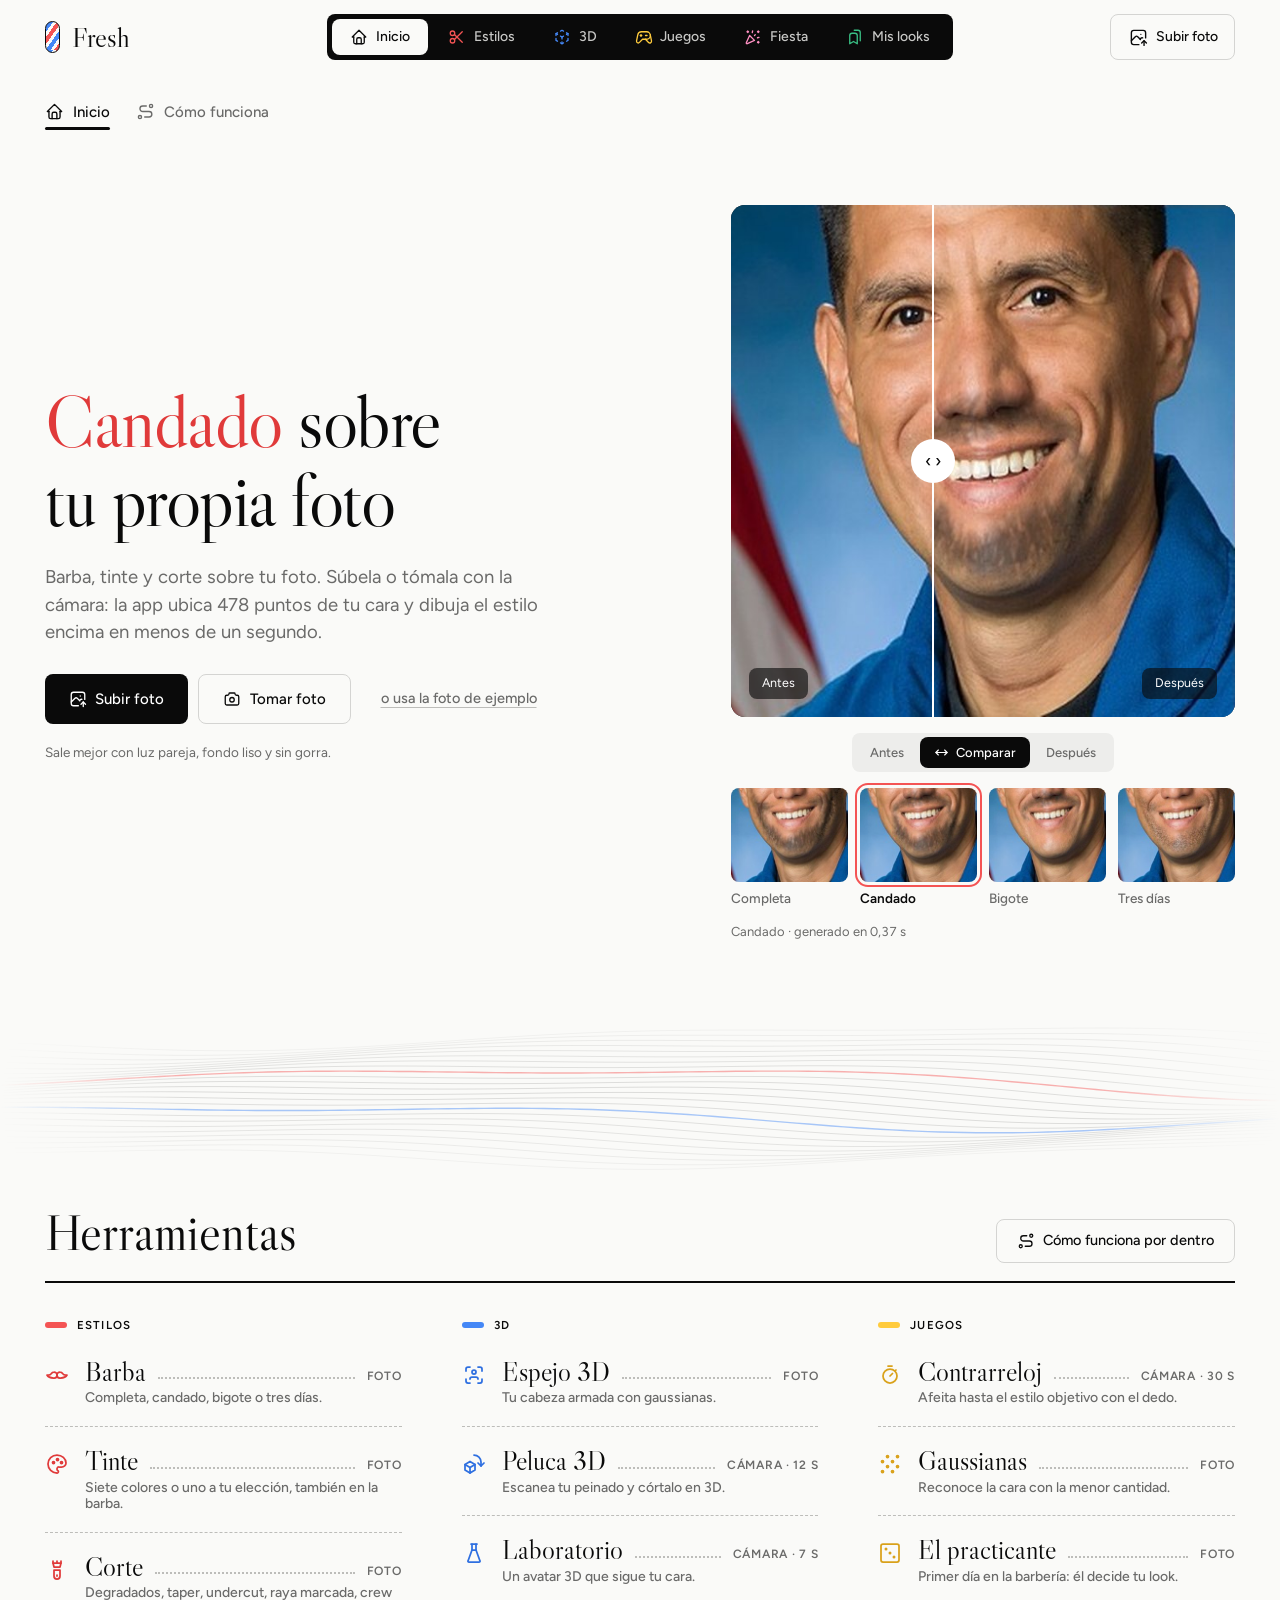
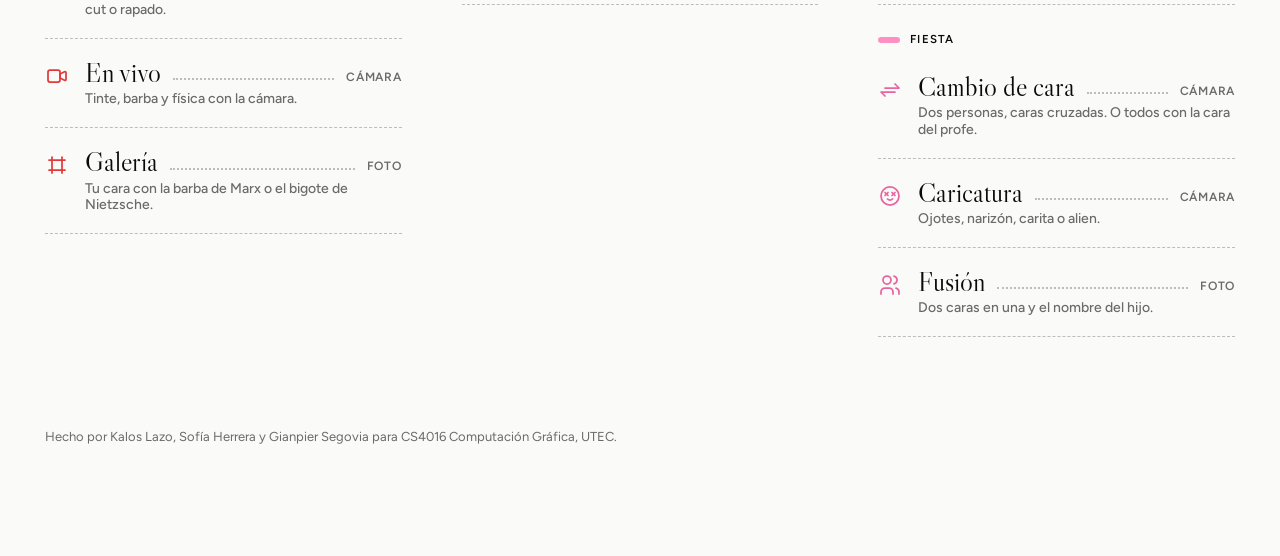
==== commit c6c51072: "Merge pull request #21 from kaloslazo/peluca-guia Vuelta 360 guiada por voz y con el motivo de cada " ====
--- a/frontend/index.html
+++ b/frontend/index.html
@@ -10,7 +10,6 @@
   <link rel="stylesheet" href="css/icons.css">
   <link rel="stylesheet" href="css/styles.css">
   <link rel="stylesheet" href="css/peluca.css">
-  <link rel="stylesheet" href="css/inicio.css">
 </head>
 <body>
   <header class="site-head">
@@ -82,147 +81,9 @@
 
       <div class="threads-band" aria-hidden="true"><canvas class="threads" id="threads"></canvas></div>
 
-      <section class="datos" aria-label="Fresh en números">
-        <p class="dato"><strong>478</strong><span>puntos que ubica en tu cara para dibujar encima</span></p>
-        <p class="dato"><strong>0,4 s</strong><span>en promedio para ponerte una barba</span></p>
-        <p class="dato"><strong>14</strong><span>herramientas entre estilos, 3D, juegos y fiesta</span></p>
-        <p class="dato"><strong>0</strong><span>fotos subidas a la nube: todo se procesa en tu compu</span></p>
-      </section>
-
-      <section class="probador" id="probador" aria-labelledby="probador-title">
-        <figure class="probador-foto">
-          <img src="assets/inicio/tinte-original.jpg" alt="" aria-hidden="true">
-          <img class="on" id="probador-img" src="assets/inicio/tinte-rojo.jpg" alt="Foto de ejemplo con el pelo rojo">
-          <figcaption id="probador-label">Rojo</figcaption>
-        </figure>
-        <div class="probador-copy">
-          <p class="eyebrow">Tinte y corte</p>
-          <h2 id="probador-title">Píntate el pelo sin manchar la toalla</h2>
-          <p class="probador-text">Mira cómo te queda el color antes de comprar el tinte. La app encuentra cada mechón y le cambia el color sin borrarle los brillos ni las sombras. Si te animas, también te pasa la máquina.</p>
-          <div class="probador-group" role="group" aria-label="Colores">
-            <span class="probador-title">Color</span>
-            <button type="button" class="probador-chip" data-look="tinte-original" data-name="Tal cual"><i style="--c: #2b2019"></i>Tal cual</button>
-            <button type="button" class="probador-chip" data-look="tinte-rubio" data-name="Rubio"><i style="--c: #d9b04a"></i>Rubio</button>
-            <button type="button" class="probador-chip active" data-look="tinte-rojo" data-name="Rojo"><i style="--c: #b3312c"></i>Rojo</button>
-            <button type="button" class="probador-chip" data-look="tinte-azul" data-name="Azul"><i style="--c: #2f4fb8"></i>Azul</button>
-            <button type="button" class="probador-chip" data-look="tinte-morado" data-name="Morado"><i style="--c: #7a3ba8"></i>Morado</button>
-            <button type="button" class="probador-chip" data-look="tinte-rosado" data-name="Rosado"><i style="--c: #d95fa6"></i>Rosado</button>
-          </div>
-          <div class="probador-group" role="group" aria-label="Cortes">
-            <span class="probador-title">Corte</span>
-            <button type="button" class="probador-chip" data-look="corte-crew" data-name="Crew cut">Crew cut</button>
-            <button type="button" class="probador-chip" data-look="corte-buzz" data-name="Rapado">Rapado</button>
-          </div>
-          <div class="hero-actions">
-            <button type="button" data-go="dye" data-icon="palette">Probar el tinte</button>
-            <button type="button" class="quiet-button" data-go="haircut" data-icon="razor-electric">Ver los cortes</button>
-          </div>
-        </div>
-      </section>
-
-      <section class="casa" aria-labelledby="casa-title">
-        <div class="casa-head">
-          <h2 id="casa-title">Aquí no solo se corta pelo</h2>
-          <p>Retratos famosos, caras cruzadas, cabezas en 3D y un practicante con la tijera suelta. Toca cualquiera para probarlo.</p>
-        </div>
-        <div class="bento">
-          <button type="button" class="tile tile-wide" data-go="gallery" data-tone="estilos">
-            <span class="tile-media trio">
-              <img src="assets/inicio/galeria-marx.jpg" alt="La cara de la foto de ejemplo en el retrato de Karl Marx" loading="lazy">
-              <img src="assets/inicio/galeria-einstein.jpg" alt="La cara de la foto de ejemplo en el retrato de Einstein" loading="lazy">
-              <img src="assets/inicio/galeria-vangogh.jpg" alt="La cara de la foto de ejemplo en el autorretrato de van Gogh" loading="lazy">
-            </span>
-            <span class="tile-text">
-              <span class="tile-tag">Estilos <em>Foto</em></span>
-              <span class="tile-name">Galería</span>
-              <span class="tile-desc">Tu cara en el retrato de Marx, Einstein o van Gogh, con su barba, el grano de la foto vieja y hasta las pinceladas del óleo.</span>
-            </span>
-          </button>
-          <button type="button" class="tile tile-wide" data-go="swap" data-tone="fiesta" data-flip>
-            <span class="tile-media duo">
-              <span class="flip"><img src="assets/inicio/cambio-horowitz.jpg" alt="" loading="lazy"><img src="assets/inicio/cambio-a.jpg" alt="El primer astronauta con la cara del segundo" loading="lazy"></span>
-              <span class="flip"><img src="assets/inicio/cambio-rubio.jpg" alt="" loading="lazy"><img src="assets/inicio/cambio-b.jpg" alt="El segundo astronauta con la cara del primero" loading="lazy"></span>
-            </span>
-            <span class="tile-text">
-              <span class="tile-tag">Fiesta <em>Cámara</em></span>
-              <span class="tile-name">Cambio de cara</span>
-              <span class="tile-desc">Dos personas frente a la cámara y las caras se cruzan, con su piel y su luz. O todos con la cara del profe.</span>
-            </span>
-          </button>
-          <button type="button" class="tile" data-go="caricature" data-tone="fiesta" data-flip>
-            <span class="tile-media"><span class="flip"><img src="assets/inicio/caricatura-eyes.jpg" alt="Caricatura con ojos enormes" loading="lazy"><img src="assets/inicio/caricatura-alien.jpg" alt="Caricatura de alien" loading="lazy"></span></span>
-            <span class="tile-text">
-              <span class="tile-tag">Fiesta <em>Cámara</em></span>
-              <span class="tile-name">Caricatura</span>
-              <span class="tile-desc">Ojotes, narizón, carita o alien, en vivo.</span>
-            </span>
-          </button>
-          <button type="button" class="tile" data-go="fusion" data-tone="fiesta">
-            <span class="tile-media"><img src="assets/inicio/fusion.jpg" alt="Las dos caras de ejemplo fundidas en una" loading="lazy"></span>
-            <span class="tile-text">
-              <span class="tile-tag">Fiesta <em>Foto</em></span>
-              <span class="tile-name">Fusión</span>
-              <span class="tile-desc">Dos caras en una y, de yapa, el nombre del hijo.</span>
-            </span>
-          </button>
-          <button type="button" class="tile" data-go="apprentice" data-tone="juegos" data-flip>
-            <span class="tile-media"><span class="flip"><img src="assets/inicio/practicante-1.jpg" alt="Look del practicante: pelo y barba rosados con el pelo rapado" loading="lazy"><img src="assets/inicio/practicante-2.jpg" alt="Look del practicante: bigote y pelo verdes" loading="lazy"></span></span>
-            <span class="tile-text">
-              <span class="tile-tag">Juegos <em>Foto</em></span>
-              <span class="tile-name">El practicante</span>
-              <span class="tile-desc">Su primer día: tira los dados y él decide tu barba, tu color y tu corte.</span>
-            </span>
-          </button>
-          <button type="button" class="tile" data-go="mirror" data-tone="3d">
-            <span class="tile-media"><img src="assets/inicio/espejo.jpg" alt="Cabeza 3D hecha de gaussianas, girada y con barba completa" loading="lazy"></span>
-            <span class="tile-text">
-              <span class="tile-tag">3D <em>Foto</em></span>
-              <span class="tile-name">Espejo 3D</span>
-              <span class="tile-desc">De una sola foto sale tu cabeza en 3D con la barba puesta. Gírala con el dedo.</span>
-            </span>
-          </button>
-          <button type="button" class="tile tile-wide" data-go="transfer" data-tone="3d">
-            <span class="tile-media duo">
-              <img src="assets/inicio/peluca-frente.jpg" alt="Peluca 3D sobre la cara escaneada, de frente" loading="lazy">
-              <img src="assets/inicio/peluca-giro.jpg" alt="La misma peluca 3D girada hacia un costado" loading="lazy">
-            </span>
-            <span class="tile-text">
-              <span class="tile-tag">3D <em>Cámara</em></span>
-              <span class="tile-name">Peluca 3D</span>
-              <span class="tile-desc">Da una vuelta en la silla frente a la cámara y tu peinado queda en 3D para cortarlo.</span>
-            </span>
-          </button>
-          <button type="button" class="tile" data-go="splats" data-tone="juegos" data-flip>
-            <span class="tile-media"><span class="flip"><img src="assets/inicio/gaussianas.jpg" alt="Retrato armado con 600 elipses de color" loading="lazy"><img src="assets/inicio/gaussianas-render.jpg" alt="El mismo retrato con las gaussianas difuminadas" loading="lazy"></span></span>
-            <span class="tile-text">
-              <span class="tile-tag">Juegos <em>Foto</em></span>
-              <span class="tile-name">Gaussianas</span>
-              <span class="tile-desc">Tu cara hecha con 600 manchas de color. ¿Con cuántas te reconoces?</span>
-            </span>
-          </button>
-          <button type="button" class="tile" data-go="speedrun" data-tone="juegos">
-            <span class="tile-media"><img src="assets/inicio/contrarreloj.jpg" alt="Partida de Contrarreloj con el estilo objetivo marcado" loading="lazy"></span>
-            <span class="tile-text">
-              <span class="tile-tag">Juegos <em>Cámara · 30 s</em></span>
-              <span class="tile-name">Contrarreloj</span>
-              <span class="tile-desc">30 segundos para afeitarte hasta el estilo pedido, con el dedo frente a la cámara.</span>
-            </span>
-          </button>
-        </div>
-      </section>
-
-      <section class="pasos" aria-labelledby="pasos-title">
-        <h2 id="pasos-title">Así de fácil</h2>
-        <ol>
-          <li><span class="paso-n">1</span><h3>Siéntate</h3><p>Sube una foto o tómala con la cámara. De frente, con luz pareja y sin gorra.</p></li>
-          <li><span class="paso-n">2</span><h3>Pide tu estilo</h3><p>Barba, tinte o corte. En menos de un segundo lo tienes dibujado sobre tu cara.</p></li>
-          <li><span class="paso-n">3</span><h3>Mírate en el espejo</h3><p>Compara el antes y el después, guárdalo en Mis looks y llévale la ficha a tu barbero.</p></li>
-        </ol>
-      </section>
-
       <section class="carta" aria-labelledby="carta-title">
         <div class="carta-head">
-          <h2 id="carta-title">La carta completa</h2>
+          <h2 id="carta-title">Herramientas</h2>
           <button type="button" class="quiet-button" data-go="docs" data-icon="route">Cómo funciona por dentro</button>
         </div>
         <div class="carta-cols">
@@ -260,24 +121,7 @@
         </div>
         <div class="looks-grid compact" id="recent-grid"></div>
       </section>
-
-      <section class="sigue" aria-labelledby="sigue-title">
-        <div class="sigue-caras" aria-hidden="true">
-          <img src="assets/inicio/tinte-rubio.jpg" alt="" loading="lazy">
-          <img src="assets/inicio/galeria-lincoln.jpg" alt="" loading="lazy">
-          <img src="assets/inicio/caricatura-big-head.jpg" alt="" loading="lazy">
-          <img src="assets/inicio/practicante-3.jpg" alt="" loading="lazy">
-          <img src="assets/inicio/corte-buzz.jpg" alt="" loading="lazy">
-          <img src="assets/inicio/tinte-azul.jpg" alt="" loading="lazy">
-        </div>
-        <h2 id="sigue-title">¿Quién sigue?</h2>
-        <p>El sillón está libre. Sube tu foto y sal fresh.</p>
-        <div class="hero-actions center">
-          <button type="button" data-upload data-icon="photo-up">Subir foto</button>
-          <button type="button" class="quiet-button" data-camera data-icon="camera">Tomar foto</button>
-          <button type="button" class="link-button" data-sample>o usa la foto de ejemplo</button>
-        </div>
-      </section>
+      <p class="credits">Hecho por Kalos Lazo, Sofía Herrera y Gianpier Segovia para CS4016 Computación Gráfica, UTEC.</p>
     </section>
 
     <section class="panel" id="panel-dye">
@@ -695,10 +539,12 @@
               <span class="step-label">Paso 1 · Escanea</span>
               <h2>Gira una vuelta en la silla</h2>
               <ol class="turn-steps">
-                <li>Siéntate frente a la cámara, mirando de frente.</li>
-                <li>Pulsa Empezar y gira despacio hacia un lado, una vuelta completa (unos 15 s).</li>
-                <li>Vuelve a mirar de frente: el anillo se completa y la peluca se arma sola.</li>
+                <li>Usa una silla que gire y siéntate a un metro de la cámara, con todo el pelo en el cuadro.</li>
+                <li>Pulsa Empezar: tienes 3 segundos para acomodarte mirando de frente.</li>
+                <li>Gira despacio una vuelta completa, unos 15 s. La voz te va diciendo cómo vas.</li>
+                <li>Al volver de frente, la peluca se arma sola sobre tu cara.</li>
               </ol>
+              <label class="check"><span>Guía por voz</span><input type="checkbox" id="turn-voice" data-voice-toggle checked></label>
               <div class="actions">
                 <button id="turn-start" data-icon="rotate-3d">Empezar escaneo 360°</button>
                 <button class="quiet-button" id="turn-stop" disabled>Terminar</button>
@@ -740,8 +586,19 @@
             </details>
             <div class="card inspector ticket">
               <span class="step-label">Paso 2 · Míralo en 3D</span>
-              <label class="check"><span>Mostrar cabeza</span><input type="checkbox" id="hair3d-mannequin" checked></label>
-              <label class="check"><span>Usar mi cara</span><input type="checkbox" id="hair3d-myface" disabled></label>
+              <div class="field">
+                <span class="field-label">Ver la peluca sobre</span>
+                <div class="style-group options head-choice" id="hair3d-head" role="radiogroup" aria-label="Ver la peluca sobre">
+                  <button type="button" class="style-btn" data-head="face" role="radio" aria-checked="false" disabled>Mi cara</button>
+                  <button type="button" class="style-btn active" data-head="mannequin" role="radio" aria-checked="true">Maniquí</button>
+                  <button type="button" class="style-btn" data-head="none" role="radio" aria-checked="false">Solo pelo</button>
+                </div>
+                <p class="field-note" id="hair3d-head-note">«Mi cara» se activa sola después de la vuelta 360 o de escanear tu cara.</p>
+              </div>
+              <div hidden>
+                <input type="checkbox" id="hair3d-mannequin" checked>
+                <input type="checkbox" id="hair3d-myface" disabled>
+              </div>
               <label class="check"><span>Rotación automática</span><input type="checkbox" id="hair3d-auto" checked></label>
               <label class="check"><span>Ver cada gaussiana</span><input type="checkbox" id="hair3d-splats"></label>
               <label class="check"><span>Luz 3D</span><input type="checkbox" id="hair3d-light" checked></label>
@@ -1452,53 +1309,6 @@
     </section>
   </main>
 
-  <footer class="site-foot">
-    <div class="foot-pole" aria-hidden="true"></div>
-    <div class="foot-main">
-      <div class="foot-brand">
-        <button type="button" class="foot-mark" data-go="inicio">Fresh</button>
-        <p>La barbería donde te pruebas el look antes de que caiga el primer pelo.</p>
-      </div>
-      <nav class="foot-cols" aria-label="Todas las herramientas">
-        <div class="foot-col" data-tone="estilos">
-          <h3>Estilos</h3>
-          <button type="button" data-go="beard">Barba</button>
-          <button type="button" data-go="dye">Tinte</button>
-          <button type="button" data-go="haircut">Corte</button>
-          <button type="button" data-go="live">En vivo</button>
-          <button type="button" data-go="gallery">Galería</button>
-        </div>
-        <div class="foot-col" data-tone="3d">
-          <h3>3D</h3>
-          <button type="button" data-go="mirror">Espejo 3D</button>
-          <button type="button" data-go="transfer">Peluca 3D</button>
-          <button type="button" data-go="lab">Laboratorio</button>
-        </div>
-        <div class="foot-col" data-tone="juegos">
-          <h3>Juegos</h3>
-          <button type="button" data-go="speedrun">Contrarreloj</button>
-          <button type="button" data-go="splats">Gaussianas</button>
-          <button type="button" data-go="apprentice">El practicante</button>
-        </div>
-        <div class="foot-col" data-tone="fiesta">
-          <h3>Fiesta</h3>
-          <button type="button" data-go="swap">Cambio de cara</button>
-          <button type="button" data-go="caricature">Caricatura</button>
-          <button type="button" data-go="fusion">Fusión</button>
-        </div>
-        <div class="foot-col">
-          <h3>Fresh</h3>
-          <button type="button" data-go="docs">Cómo funciona</button>
-          <button type="button" data-go="looks">Mis looks</button>
-        </div>
-      </nav>
-    </div>
-    <div class="foot-base">
-      <p>Hecho por Kalos Lazo, Sofía Herrera y Gianpier Segovia para CS4016 Computación Gráfica, UTEC, 2026.</p>
-      <p>Python, OpenCV, MediaPipe y WebGL. Fotos de ejemplo de la NASA y de Wikimedia Commons, de dominio público.</p>
-    </div>
-  </footer>
-
 
   <div class="cam-modal" id="cam-modal" role="dialog" aria-modal="true" aria-labelledby="cam-title" hidden>
     <div class="cam-box">
@@ -1527,6 +1337,7 @@
   <div class="toast" id="toast" role="status" aria-live="polite" data-icon="check" hidden></div>
 
   <script src="js/splat3d.js"></script>
+  <script src="js/voz.js"></script>
   <script src="js/app.js"></script>
   <script src="js/turn360.js"></script>
   <script src="js/lab.js"></script>
@@ -1535,6 +1346,5 @@
   <script src="js/ui.js"></script>
   <script src="js/practicante.js"></script>
   <script src="js/bits.js"></script>
-  <script src="js/inicio.js"></script>
 </body>
 </html>
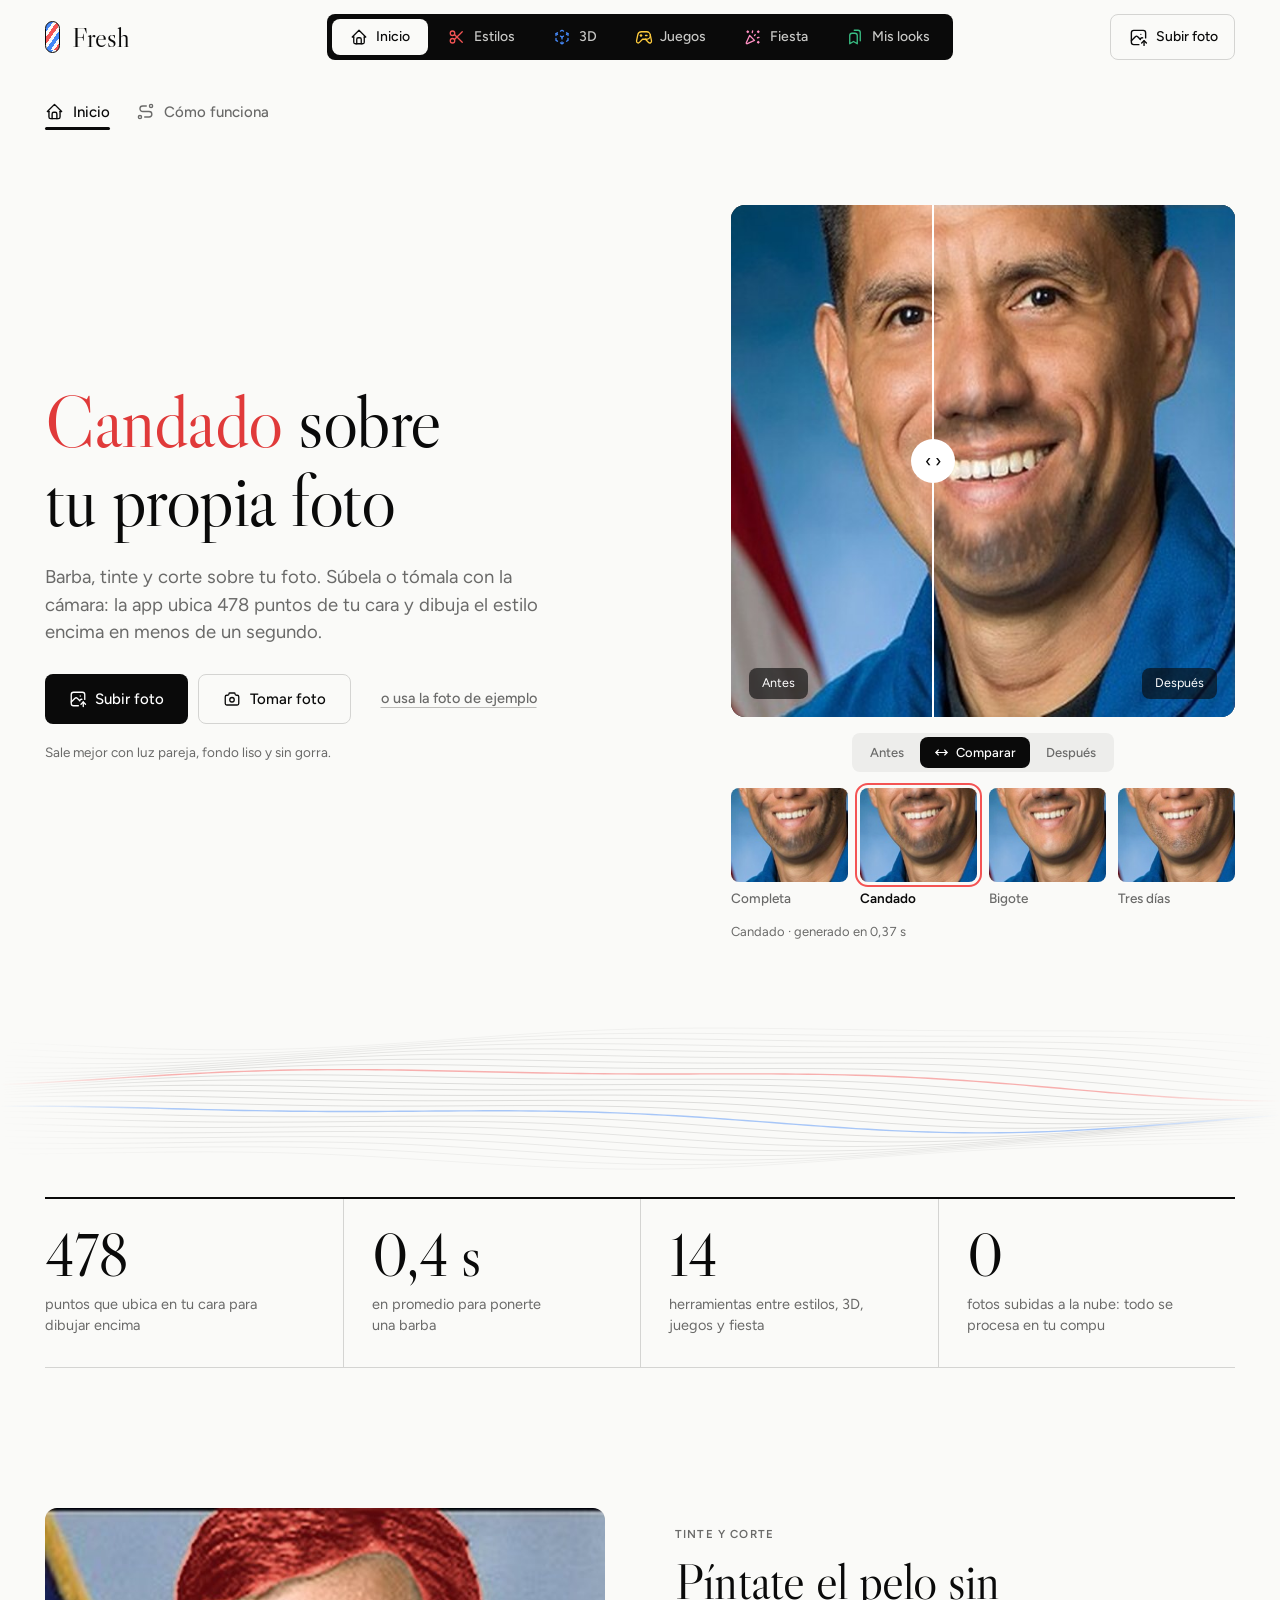
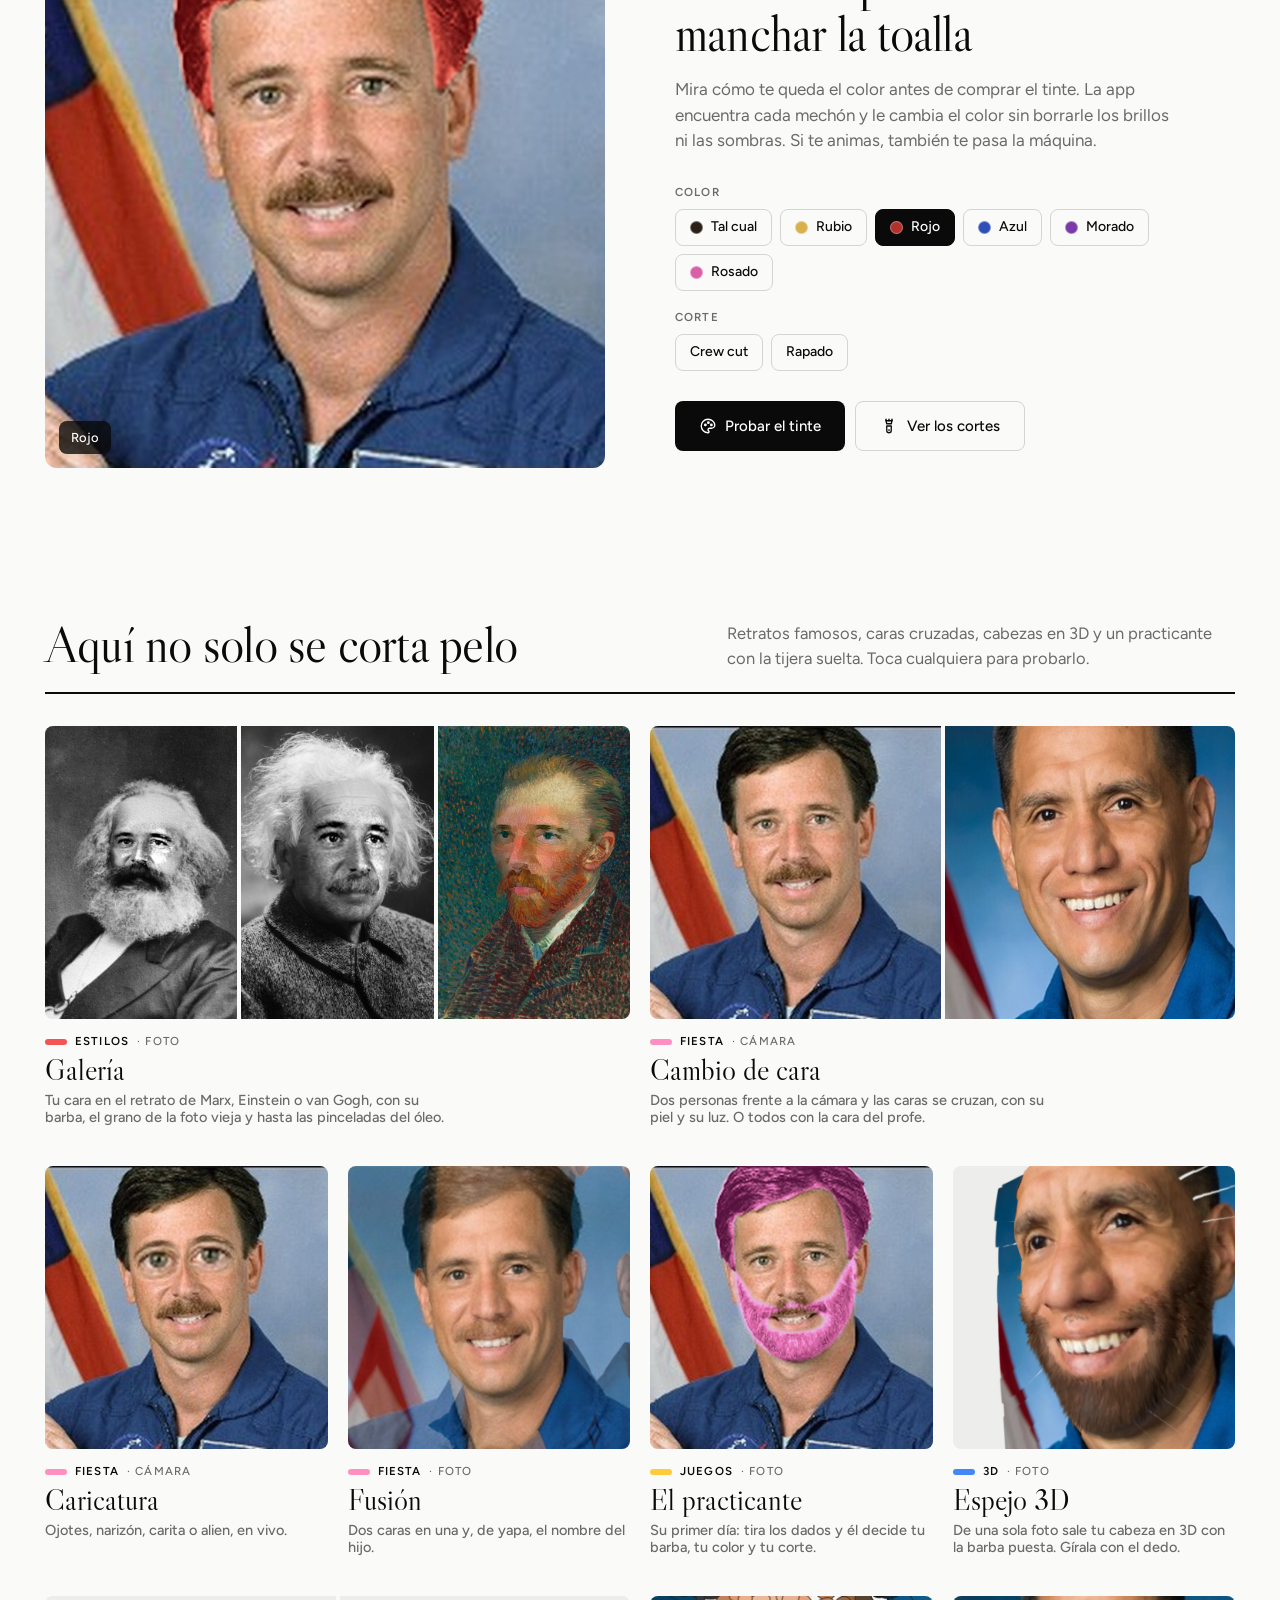
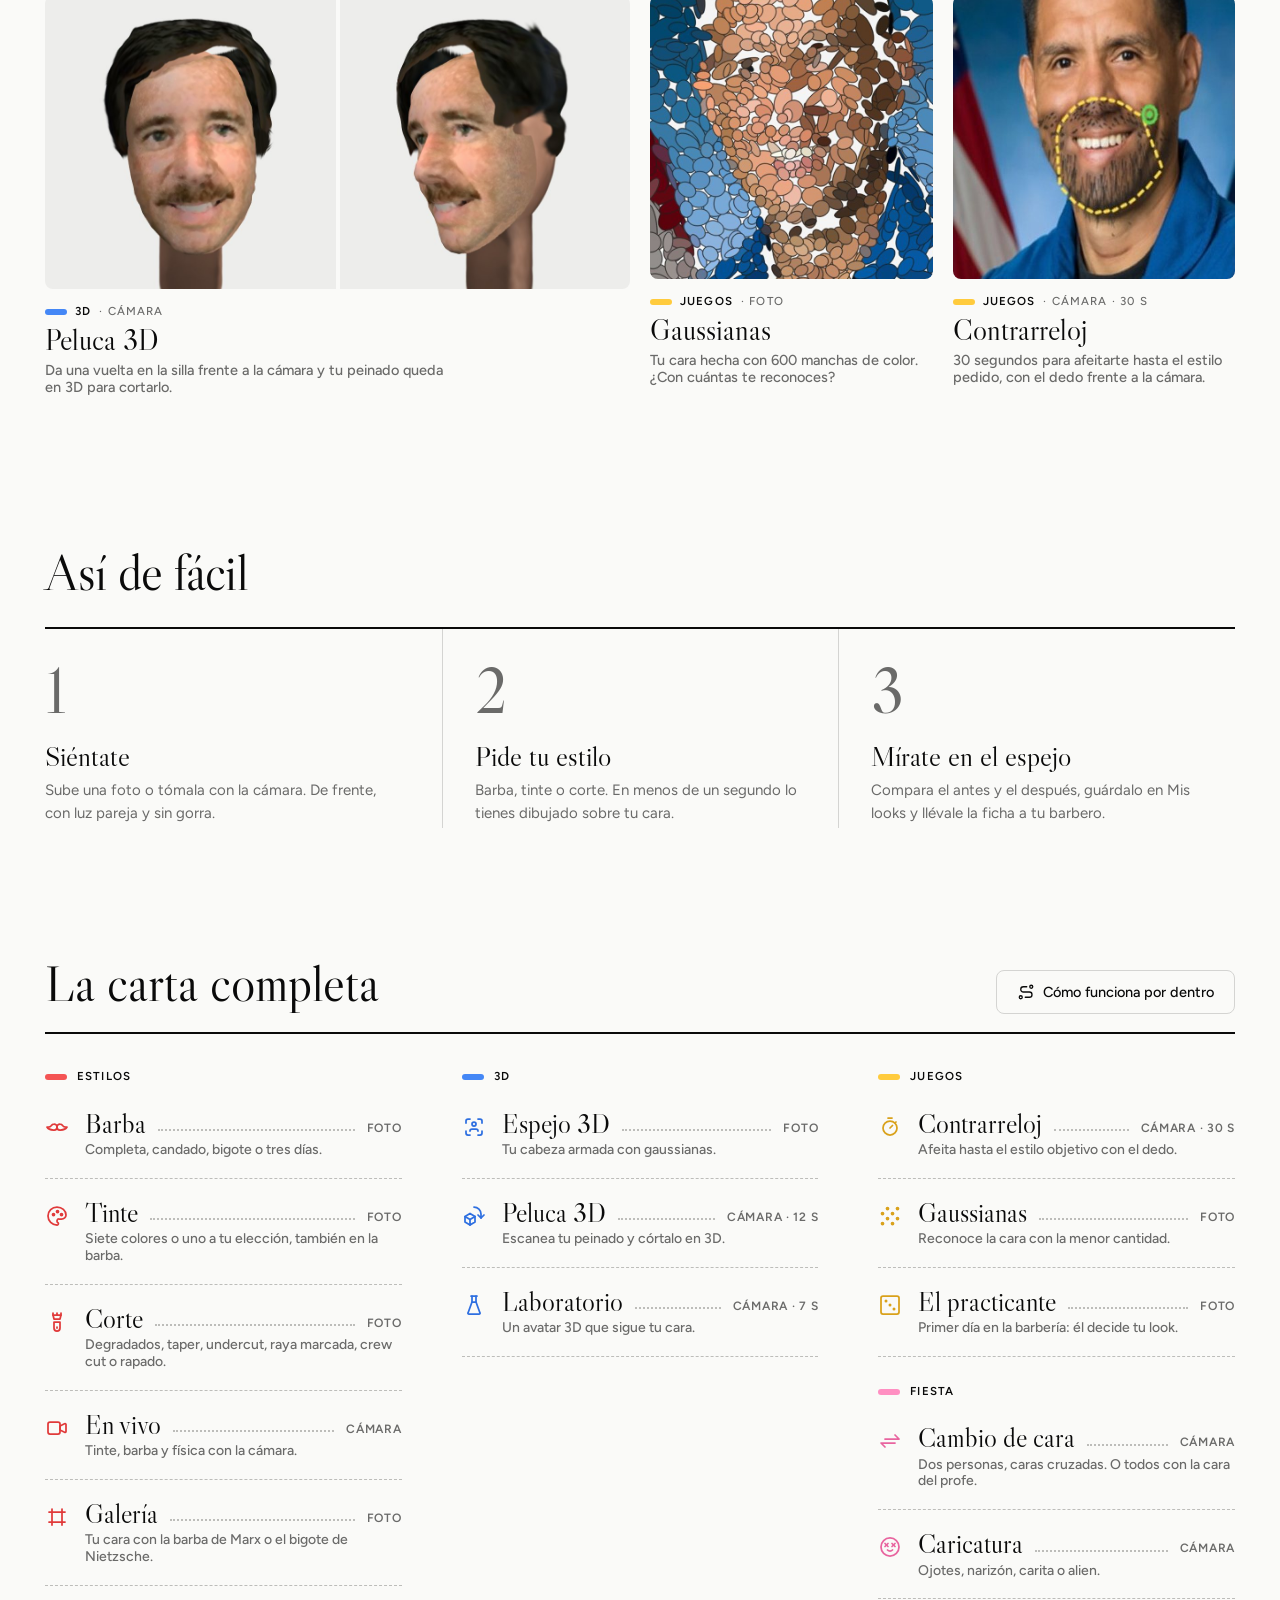
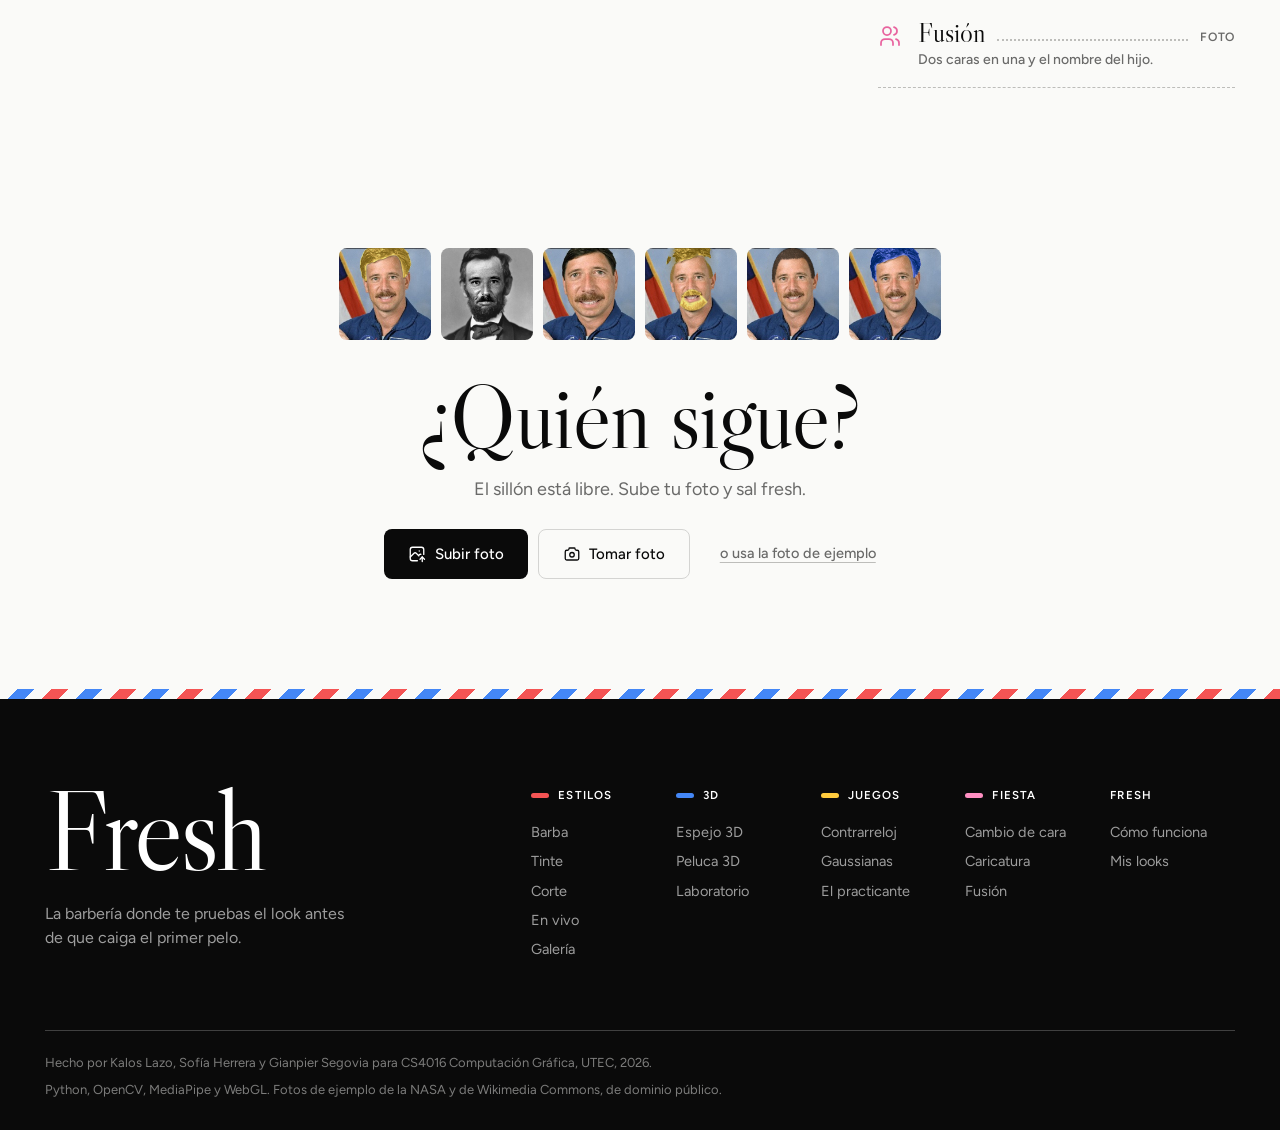
==== commit 1e4d6be9: "Merge pull request #22 from kaloslazo/inicio Inicio que vende y footer oscuro" ====
--- a/frontend/index.html
+++ b/frontend/index.html
@@ -10,6 +10,7 @@
   <link rel="stylesheet" href="css/icons.css">
   <link rel="stylesheet" href="css/styles.css">
   <link rel="stylesheet" href="css/peluca.css">
+  <link rel="stylesheet" href="css/inicio.css">
 </head>
 <body>
   <header class="site-head">
@@ -81,9 +82,147 @@
 
       <div class="threads-band" aria-hidden="true"><canvas class="threads" id="threads"></canvas></div>
 
+      <section class="datos" aria-label="Fresh en números">
+        <p class="dato"><strong>478</strong><span>puntos que ubica en tu cara para dibujar encima</span></p>
+        <p class="dato"><strong>0,4 s</strong><span>en promedio para ponerte una barba</span></p>
+        <p class="dato"><strong>14</strong><span>herramientas entre estilos, 3D, juegos y fiesta</span></p>
+        <p class="dato"><strong>0</strong><span>fotos subidas a la nube: todo se procesa en tu compu</span></p>
+      </section>
+
+      <section class="probador" id="probador" aria-labelledby="probador-title">
+        <figure class="probador-foto">
+          <img src="assets/inicio/tinte-original.jpg" alt="" aria-hidden="true">
+          <img class="on" id="probador-img" src="assets/inicio/tinte-rojo.jpg" alt="Foto de ejemplo con el pelo rojo">
+          <figcaption id="probador-label">Rojo</figcaption>
+        </figure>
+        <div class="probador-copy">
+          <p class="eyebrow">Tinte y corte</p>
+          <h2 id="probador-title">Píntate el pelo sin manchar la toalla</h2>
+          <p class="probador-text">Mira cómo te queda el color antes de comprar el tinte. La app encuentra cada mechón y le cambia el color sin borrarle los brillos ni las sombras. Si te animas, también te pasa la máquina.</p>
+          <div class="probador-group" role="group" aria-label="Colores">
+            <span class="probador-title">Color</span>
+            <button type="button" class="probador-chip" data-look="tinte-original" data-name="Tal cual"><i style="--c: #2b2019"></i>Tal cual</button>
+            <button type="button" class="probador-chip" data-look="tinte-rubio" data-name="Rubio"><i style="--c: #d9b04a"></i>Rubio</button>
+            <button type="button" class="probador-chip active" data-look="tinte-rojo" data-name="Rojo"><i style="--c: #b3312c"></i>Rojo</button>
+            <button type="button" class="probador-chip" data-look="tinte-azul" data-name="Azul"><i style="--c: #2f4fb8"></i>Azul</button>
+            <button type="button" class="probador-chip" data-look="tinte-morado" data-name="Morado"><i style="--c: #7a3ba8"></i>Morado</button>
+            <button type="button" class="probador-chip" data-look="tinte-rosado" data-name="Rosado"><i style="--c: #d95fa6"></i>Rosado</button>
+          </div>
+          <div class="probador-group" role="group" aria-label="Cortes">
+            <span class="probador-title">Corte</span>
+            <button type="button" class="probador-chip" data-look="corte-crew" data-name="Crew cut">Crew cut</button>
+            <button type="button" class="probador-chip" data-look="corte-buzz" data-name="Rapado">Rapado</button>
+          </div>
+          <div class="hero-actions">
+            <button type="button" data-go="dye" data-icon="palette">Probar el tinte</button>
+            <button type="button" class="quiet-button" data-go="haircut" data-icon="razor-electric">Ver los cortes</button>
+          </div>
+        </div>
+      </section>
+
+      <section class="casa" aria-labelledby="casa-title">
+        <div class="casa-head">
+          <h2 id="casa-title">Aquí no solo se corta pelo</h2>
+          <p>Retratos famosos, caras cruzadas, cabezas en 3D y un practicante con la tijera suelta. Toca cualquiera para probarlo.</p>
+        </div>
+        <div class="bento">
+          <button type="button" class="tile tile-wide" data-go="gallery" data-tone="estilos">
+            <span class="tile-media trio">
+              <img src="assets/inicio/galeria-marx.jpg" alt="La cara de la foto de ejemplo en el retrato de Karl Marx" loading="lazy">
+              <img src="assets/inicio/galeria-einstein.jpg" alt="La cara de la foto de ejemplo en el retrato de Einstein" loading="lazy">
+              <img src="assets/inicio/galeria-vangogh.jpg" alt="La cara de la foto de ejemplo en el autorretrato de van Gogh" loading="lazy">
+            </span>
+            <span class="tile-text">
+              <span class="tile-tag">Estilos <em>Foto</em></span>
+              <span class="tile-name">Galería</span>
+              <span class="tile-desc">Tu cara en el retrato de Marx, Einstein o van Gogh, con su barba, el grano de la foto vieja y hasta las pinceladas del óleo.</span>
+            </span>
+          </button>
+          <button type="button" class="tile tile-wide" data-go="swap" data-tone="fiesta" data-flip>
+            <span class="tile-media duo">
+              <span class="flip"><img src="assets/inicio/cambio-horowitz.jpg" alt="" loading="lazy"><img src="assets/inicio/cambio-a.jpg" alt="El primer astronauta con la cara del segundo" loading="lazy"></span>
+              <span class="flip"><img src="assets/inicio/cambio-rubio.jpg" alt="" loading="lazy"><img src="assets/inicio/cambio-b.jpg" alt="El segundo astronauta con la cara del primero" loading="lazy"></span>
+            </span>
+            <span class="tile-text">
+              <span class="tile-tag">Fiesta <em>Cámara</em></span>
+              <span class="tile-name">Cambio de cara</span>
+              <span class="tile-desc">Dos personas frente a la cámara y las caras se cruzan, con su piel y su luz. O todos con la cara del profe.</span>
+            </span>
+          </button>
+          <button type="button" class="tile" data-go="caricature" data-tone="fiesta" data-flip>
+            <span class="tile-media"><span class="flip"><img src="assets/inicio/caricatura-eyes.jpg" alt="Caricatura con ojos enormes" loading="lazy"><img src="assets/inicio/caricatura-alien.jpg" alt="Caricatura de alien" loading="lazy"></span></span>
+            <span class="tile-text">
+              <span class="tile-tag">Fiesta <em>Cámara</em></span>
+              <span class="tile-name">Caricatura</span>
+              <span class="tile-desc">Ojotes, narizón, carita o alien, en vivo.</span>
+            </span>
+          </button>
+          <button type="button" class="tile" data-go="fusion" data-tone="fiesta">
+            <span class="tile-media"><img src="assets/inicio/fusion.jpg" alt="Las dos caras de ejemplo fundidas en una" loading="lazy"></span>
+            <span class="tile-text">
+              <span class="tile-tag">Fiesta <em>Foto</em></span>
+              <span class="tile-name">Fusión</span>
+              <span class="tile-desc">Dos caras en una y, de yapa, el nombre del hijo.</span>
+            </span>
+          </button>
+          <button type="button" class="tile" data-go="apprentice" data-tone="juegos" data-flip>
+            <span class="tile-media"><span class="flip"><img src="assets/inicio/practicante-1.jpg" alt="Look del practicante: pelo y barba rosados con el pelo rapado" loading="lazy"><img src="assets/inicio/practicante-2.jpg" alt="Look del practicante: bigote y pelo verdes" loading="lazy"></span></span>
+            <span class="tile-text">
+              <span class="tile-tag">Juegos <em>Foto</em></span>
+              <span class="tile-name">El practicante</span>
+              <span class="tile-desc">Su primer día: tira los dados y él decide tu barba, tu color y tu corte.</span>
+            </span>
+          </button>
+          <button type="button" class="tile" data-go="mirror" data-tone="3d">
+            <span class="tile-media"><img src="assets/inicio/espejo.jpg" alt="Cabeza 3D hecha de gaussianas, girada y con barba completa" loading="lazy"></span>
+            <span class="tile-text">
+              <span class="tile-tag">3D <em>Foto</em></span>
+              <span class="tile-name">Espejo 3D</span>
+              <span class="tile-desc">De una sola foto sale tu cabeza en 3D con la barba puesta. Gírala con el dedo.</span>
+            </span>
+          </button>
+          <button type="button" class="tile tile-wide" data-go="transfer" data-tone="3d">
+            <span class="tile-media duo">
+              <img src="assets/inicio/peluca-frente.jpg" alt="Peluca 3D sobre la cara escaneada, de frente" loading="lazy">
+              <img src="assets/inicio/peluca-giro.jpg" alt="La misma peluca 3D girada hacia un costado" loading="lazy">
+            </span>
+            <span class="tile-text">
+              <span class="tile-tag">3D <em>Cámara</em></span>
+              <span class="tile-name">Peluca 3D</span>
+              <span class="tile-desc">Da una vuelta en la silla frente a la cámara y tu peinado queda en 3D para cortarlo.</span>
+            </span>
+          </button>
+          <button type="button" class="tile" data-go="splats" data-tone="juegos" data-flip>
+            <span class="tile-media"><span class="flip"><img src="assets/inicio/gaussianas.jpg" alt="Retrato armado con 600 elipses de color" loading="lazy"><img src="assets/inicio/gaussianas-render.jpg" alt="El mismo retrato con las gaussianas difuminadas" loading="lazy"></span></span>
+            <span class="tile-text">
+              <span class="tile-tag">Juegos <em>Foto</em></span>
+              <span class="tile-name">Gaussianas</span>
+              <span class="tile-desc">Tu cara hecha con 600 manchas de color. ¿Con cuántas te reconoces?</span>
+            </span>
+          </button>
+          <button type="button" class="tile" data-go="speedrun" data-tone="juegos">
+            <span class="tile-media"><img src="assets/inicio/contrarreloj.jpg" alt="Partida de Contrarreloj con el estilo objetivo marcado" loading="lazy"></span>
+            <span class="tile-text">
+              <span class="tile-tag">Juegos <em>Cámara · 30 s</em></span>
+              <span class="tile-name">Contrarreloj</span>
+              <span class="tile-desc">30 segundos para afeitarte hasta el estilo pedido, con el dedo frente a la cámara.</span>
+            </span>
+          </button>
+        </div>
+      </section>
+
+      <section class="pasos" aria-labelledby="pasos-title">
+        <h2 id="pasos-title">Así de fácil</h2>
+        <ol>
+          <li><span class="paso-n">1</span><h3>Siéntate</h3><p>Sube una foto o tómala con la cámara. De frente, con luz pareja y sin gorra.</p></li>
+          <li><span class="paso-n">2</span><h3>Pide tu estilo</h3><p>Barba, tinte o corte. En menos de un segundo lo tienes dibujado sobre tu cara.</p></li>
+          <li><span class="paso-n">3</span><h3>Mírate en el espejo</h3><p>Compara el antes y el después, guárdalo en Mis looks y llévale la ficha a tu barbero.</p></li>
+        </ol>
+      </section>
+
       <section class="carta" aria-labelledby="carta-title">
         <div class="carta-head">
-          <h2 id="carta-title">Herramientas</h2>
+          <h2 id="carta-title">La carta completa</h2>
           <button type="button" class="quiet-button" data-go="docs" data-icon="route">Cómo funciona por dentro</button>
         </div>
         <div class="carta-cols">
@@ -121,7 +260,24 @@
         </div>
         <div class="looks-grid compact" id="recent-grid"></div>
       </section>
-      <p class="credits">Hecho por Kalos Lazo, Sofía Herrera y Gianpier Segovia para CS4016 Computación Gráfica, UTEC.</p>
+
+      <section class="sigue" aria-labelledby="sigue-title">
+        <div class="sigue-caras" aria-hidden="true">
+          <img src="assets/inicio/tinte-rubio.jpg" alt="" loading="lazy">
+          <img src="assets/inicio/galeria-lincoln.jpg" alt="" loading="lazy">
+          <img src="assets/inicio/caricatura-big-head.jpg" alt="" loading="lazy">
+          <img src="assets/inicio/practicante-3.jpg" alt="" loading="lazy">
+          <img src="assets/inicio/corte-buzz.jpg" alt="" loading="lazy">
+          <img src="assets/inicio/tinte-azul.jpg" alt="" loading="lazy">
+        </div>
+        <h2 id="sigue-title">¿Quién sigue?</h2>
+        <p>El sillón está libre. Sube tu foto y sal fresh.</p>
+        <div class="hero-actions center">
+          <button type="button" data-upload data-icon="photo-up">Subir foto</button>
+          <button type="button" class="quiet-button" data-camera data-icon="camera">Tomar foto</button>
+          <button type="button" class="link-button" data-sample>o usa la foto de ejemplo</button>
+        </div>
+      </section>
     </section>
 
     <section class="panel" id="panel-dye">
@@ -1309,6 +1465,53 @@
     </section>
   </main>
 
+  <footer class="site-foot">
+    <div class="foot-pole" aria-hidden="true"></div>
+    <div class="foot-main">
+      <div class="foot-brand">
+        <button type="button" class="foot-mark" data-go="inicio">Fresh</button>
+        <p>La barbería donde te pruebas el look antes de que caiga el primer pelo.</p>
+      </div>
+      <nav class="foot-cols" aria-label="Todas las herramientas">
+        <div class="foot-col" data-tone="estilos">
+          <h3>Estilos</h3>
+          <button type="button" data-go="beard">Barba</button>
+          <button type="button" data-go="dye">Tinte</button>
+          <button type="button" data-go="haircut">Corte</button>
+          <button type="button" data-go="live">En vivo</button>
+          <button type="button" data-go="gallery">Galería</button>
+        </div>
+        <div class="foot-col" data-tone="3d">
+          <h3>3D</h3>
+          <button type="button" data-go="mirror">Espejo 3D</button>
+          <button type="button" data-go="transfer">Peluca 3D</button>
+          <button type="button" data-go="lab">Laboratorio</button>
+        </div>
+        <div class="foot-col" data-tone="juegos">
+          <h3>Juegos</h3>
+          <button type="button" data-go="speedrun">Contrarreloj</button>
+          <button type="button" data-go="splats">Gaussianas</button>
+          <button type="button" data-go="apprentice">El practicante</button>
+        </div>
+        <div class="foot-col" data-tone="fiesta">
+          <h3>Fiesta</h3>
+          <button type="button" data-go="swap">Cambio de cara</button>
+          <button type="button" data-go="caricature">Caricatura</button>
+          <button type="button" data-go="fusion">Fusión</button>
+        </div>
+        <div class="foot-col">
+          <h3>Fresh</h3>
+          <button type="button" data-go="docs">Cómo funciona</button>
+          <button type="button" data-go="looks">Mis looks</button>
+        </div>
+      </nav>
+    </div>
+    <div class="foot-base">
+      <p>Hecho por Kalos Lazo, Sofía Herrera y Gianpier Segovia para CS4016 Computación Gráfica, UTEC, 2026.</p>
+      <p>Python, OpenCV, MediaPipe y WebGL. Fotos de ejemplo de la NASA y de Wikimedia Commons, de dominio público.</p>
+    </div>
+  </footer>
+
 
   <div class="cam-modal" id="cam-modal" role="dialog" aria-modal="true" aria-labelledby="cam-title" hidden>
     <div class="cam-box">
@@ -1346,5 +1549,6 @@
   <script src="js/ui.js"></script>
   <script src="js/practicante.js"></script>
   <script src="js/bits.js"></script>
+  <script src="js/inicio.js"></script>
 </body>
 </html>
--- a/frontend/css/inicio.css
+++ b/frontend/css/inicio.css
@@ -0,0 +1,690 @@
+[data-tone="estilos"] { --col: var(--red); --col-line: var(--red-line); }
+[data-tone="3d"] { --col: var(--blue); --col-line: var(--blue-line); }
+[data-tone="juegos"] { --col: var(--yellow); --col-line: var(--yellow-line); }
+[data-tone="fiesta"] { --col: var(--pink); --col-line: var(--pink-line); }
+
+.threads-band + .datos {
+  margin-top: calc(20px * var(--space-scale));
+}
+
+.datos {
+  display: grid;
+  grid-template-columns: repeat(4, minmax(0, 1fr));
+  border-top: 2px solid var(--ink);
+  border-bottom: 1px solid var(--line);
+}
+
+.dato {
+  display: flex;
+  flex-direction: column;
+  gap: 8px;
+  margin: 0;
+  padding: 28px 28px 30px;
+}
+
+.dato + .dato {
+  border-left: 1px solid var(--line);
+}
+
+.dato:first-child {
+  padding-left: 0;
+}
+
+.dato strong {
+  font-family: var(--font-display);
+  font-weight: 400;
+  font-size: clamp(44px, 4.6vw, 68px);
+  line-height: 1;
+  letter-spacing: -0.02em;
+  font-variant-numeric: tabular-nums;
+}
+
+.dato span {
+  max-width: 26ch;
+  font-size: 14.5px;
+  color: var(--muted);
+}
+
+.probador {
+  display: grid;
+  grid-template-columns: minmax(0, 1fr) minmax(0, 1fr);
+  gap: calc(56px * var(--space-scale));
+  align-items: center;
+  margin-top: calc(112px * var(--space-scale));
+}
+
+.probador-foto {
+  position: relative;
+  margin: 0;
+  aspect-ratio: 1 / 1;
+  overflow: hidden;
+  border-radius: var(--radius-lg);
+  background: var(--surface);
+}
+
+.probador-foto img {
+  position: absolute;
+  inset: 0;
+  width: 100%;
+  height: 100%;
+  object-fit: cover;
+  opacity: 0;
+  transition: opacity 0.6s ease;
+}
+
+.probador-foto img.on {
+  opacity: 1;
+}
+
+.probador-foto figcaption {
+  position: absolute;
+  left: 14px;
+  bottom: 14px;
+  padding: 7px 12px;
+  border-radius: var(--radius);
+  background: rgba(10, 10, 10, 0.78);
+  color: var(--on-stage);
+  font-size: 13px;
+  font-weight: 500;
+}
+
+.probador-copy h2,
+.casa-head h2,
+.pasos h2,
+.sigue h2 {
+  margin: 0;
+  font-family: var(--font-display);
+  font-weight: var(--display-weight);
+  font-size: clamp(36px, 4vw, 58px);
+  line-height: 1.02;
+  letter-spacing: -0.015em;
+}
+
+.probador-text {
+  max-width: 46ch;
+  margin: 18px 0 30px;
+  font-size: 17px;
+  color: var(--muted);
+}
+
+.probador-group {
+  display: flex;
+  flex-wrap: wrap;
+  align-items: center;
+  gap: 8px;
+  margin-bottom: 18px;
+}
+
+.probador-title {
+  flex: 0 0 100%;
+  font-size: 11.5px;
+  font-weight: 600;
+  letter-spacing: 0.1em;
+  text-transform: uppercase;
+  color: var(--muted);
+}
+
+.probador-chip {
+  display: inline-flex;
+  align-items: center;
+  gap: 8px;
+  padding: 9px 14px;
+  border: 1px solid var(--line);
+  border-radius: var(--radius);
+  background: var(--bg);
+  color: var(--ink);
+  font-size: 14px;
+}
+
+.probador-chip:hover:not(:disabled) {
+  background: var(--raised);
+  border-color: var(--line-strong);
+}
+
+.probador-chip.active,
+.probador-chip.active:hover:not(:disabled) {
+  border-color: var(--ink);
+  background: var(--ink);
+  color: var(--on-accent);
+}
+
+.probador-chip i {
+  width: 13px;
+  height: 13px;
+  border-radius: 50%;
+  background: var(--c);
+  box-sizing: border-box;
+  border: 1px solid rgba(255, 255, 255, 0.35);
+}
+
+.probador .hero-actions {
+  margin-top: 30px;
+}
+
+.casa {
+  margin-top: calc(120px * var(--space-scale));
+}
+
+.casa-head {
+  display: grid;
+  grid-template-columns: minmax(0, 1fr) minmax(0, 0.8fr);
+  gap: 16px 48px;
+  align-items: end;
+  padding-bottom: 22px;
+  margin-bottom: 32px;
+  border-bottom: 2px solid var(--ink);
+}
+
+.casa-head p {
+  max-width: 48ch;
+  margin: 0;
+  font-size: 16.5px;
+  color: var(--muted);
+}
+
+.bento {
+  display: grid;
+  grid-template-columns: repeat(4, minmax(0, 1fr));
+  gap: 40px 20px;
+}
+
+.tile,
+.tile:hover:not(:disabled) {
+  display: flex;
+  flex-direction: column;
+  gap: 16px;
+  min-width: 0;
+  padding: 0;
+  border: 0;
+  border-radius: 0;
+  background: none;
+  color: var(--ink);
+  text-align: left;
+}
+
+.tile-wide {
+  grid-column: span 2;
+}
+
+.tile-media {
+  position: relative;
+  display: block;
+  aspect-ratio: 1 / 1;
+  overflow: hidden;
+  border-radius: var(--radius);
+  background: var(--surface);
+}
+
+.tile-wide .tile-media {
+  aspect-ratio: 2 / 1;
+}
+
+.tile-media.trio,
+.tile-media.duo {
+  display: grid;
+  gap: 4px;
+  background: var(--bg);
+}
+
+.tile-media.trio {
+  grid-template-columns: repeat(3, minmax(0, 1fr));
+}
+
+.tile-media.duo {
+  grid-template-columns: repeat(2, minmax(0, 1fr));
+}
+
+.tile-media img {
+  display: block;
+  width: 100%;
+  height: 100%;
+  min-height: 0;
+  object-fit: cover;
+  transition: transform 0.6s cubic-bezier(0.2, 0.7, 0.2, 1), opacity 0.7s ease;
+}
+
+.tile-media.trio img {
+  object-position: center 30%;
+}
+
+.flip {
+  position: relative;
+  display: block;
+  height: 100%;
+  min-height: 0;
+  overflow: hidden;
+}
+
+.flip img + img {
+  position: absolute;
+  inset: 0;
+  opacity: 0;
+}
+
+.tile.flipped .flip img + img {
+  opacity: 1;
+}
+
+.tile-text {
+  display: flex;
+  flex-direction: column;
+  gap: 6px;
+}
+
+.tile-tag {
+  display: flex;
+  align-items: center;
+  gap: 8px;
+  font-size: 11.5px;
+  font-weight: 600;
+  letter-spacing: 0.1em;
+  text-transform: uppercase;
+}
+
+.tile-tag::before {
+  content: "";
+  width: 22px;
+  height: 6px;
+  border-radius: 6px;
+  background: var(--col, var(--ink));
+}
+
+.tile-tag em {
+  font-style: normal;
+  font-weight: 500;
+  color: var(--muted);
+}
+
+.tile-tag em::before {
+  content: "· ";
+}
+
+.tile-name {
+  font-family: var(--font-display);
+  font-size: clamp(26px, 2.3vw, 32px);
+  line-height: 1.05;
+}
+
+.tile-desc {
+  max-width: 46ch;
+  font-size: 14.5px;
+  color: var(--muted);
+}
+
+@media (hover: hover) {
+  .tile:hover .tile-media img {
+    transform: scale(1.035);
+  }
+
+  .tile:hover .flip img + img {
+    opacity: 1;
+  }
+
+  .tile:hover .tile-name {
+    text-decoration: underline;
+    text-decoration-thickness: 1px;
+    text-underline-offset: 5px;
+  }
+}
+
+.pasos {
+  margin-top: calc(120px * var(--space-scale));
+}
+
+.pasos ol {
+  display: grid;
+  grid-template-columns: repeat(3, minmax(0, 1fr));
+  margin: 28px 0 0;
+  padding: 0;
+  list-style: none;
+  border-top: 2px solid var(--ink);
+}
+
+.pasos li {
+  padding: 30px 32px 4px;
+}
+
+.pasos li:first-child {
+  padding-left: 0;
+}
+
+.pasos li + li {
+  border-left: 1px solid var(--line);
+}
+
+.paso-n {
+  display: block;
+  font-family: var(--font-display);
+  font-size: 64px;
+  line-height: 1;
+  color: var(--muted);
+}
+
+.pasos h3 {
+  margin: 18px 0 8px;
+  font-family: var(--font-display);
+  font-weight: 400;
+  font-size: 28px;
+  line-height: 1.1;
+}
+
+.pasos p {
+  max-width: 34ch;
+  margin: 0;
+  font-size: 15px;
+  color: var(--muted);
+}
+
+.sigue {
+  margin-top: calc(128px * var(--space-scale));
+  text-align: center;
+}
+
+.sigue-caras {
+  display: flex;
+  justify-content: center;
+  gap: 10px;
+  margin-bottom: 34px;
+}
+
+.sigue-caras img {
+  width: 92px;
+  height: 92px;
+  object-fit: cover;
+  object-position: center 30%;
+  border-radius: var(--radius);
+  background: var(--surface);
+}
+
+.sigue h2 {
+  font-size: clamp(52px, 7vw, 108px);
+  line-height: 0.95;
+}
+
+.sigue p {
+  margin: 16px 0 26px;
+  font-size: 18px;
+  color: var(--muted);
+}
+
+.sigue .hero-actions.center {
+  margin-top: 0;
+}
+
+.site-foot {
+  padding: 0 var(--gutter);
+  background: var(--stage);
+  color: var(--on-stage);
+}
+
+.foot-pole {
+  height: 10px;
+  margin: 0 calc(-1 * var(--gutter));
+  background: repeating-linear-gradient(-45deg, var(--red) 0 12px, var(--bg) 12px 24px, var(--blue) 24px 36px, var(--bg) 36px 48px);
+  animation: pole 6s linear infinite;
+}
+
+@keyframes pole {
+  to {
+    background-position: 67.88px 0;
+  }
+}
+
+.foot-main,
+.foot-base {
+  max-width: calc(1400px - 2 * var(--gutter));
+  margin: 0 auto;
+}
+
+.foot-main {
+  display: grid;
+  grid-template-columns: minmax(0, 0.9fr) minmax(0, 1.5fr);
+  gap: 48px 64px;
+  padding: calc(64px * var(--space-scale)) 0 calc(52px * var(--space-scale));
+}
+
+.foot-mark,
+.foot-mark:hover:not(:disabled) {
+  padding: 0;
+  border: 0;
+  border-radius: 0;
+  background: none;
+  color: var(--on-stage);
+  font-family: var(--font-display);
+  font-size: clamp(76px, 9vw, 148px);
+  line-height: 0.88;
+  letter-spacing: -0.03em;
+}
+
+.foot-brand p {
+  max-width: 32ch;
+  margin: 22px 0 0;
+  font-size: 16px;
+  color: var(--on-stage-muted);
+}
+
+.foot-cols {
+  display: grid;
+  grid-template-columns: repeat(5, minmax(0, 1fr));
+  gap: 28px 20px;
+  align-content: start;
+  padding-top: 8px;
+}
+
+.foot-col h3 {
+  display: flex;
+  align-items: center;
+  gap: 9px;
+  margin: 0 0 14px;
+  font-size: 11.5px;
+  font-weight: 600;
+  letter-spacing: 0.1em;
+  text-transform: uppercase;
+  color: var(--on-stage);
+}
+
+.foot-col[data-tone] h3::before {
+  content: "";
+  width: 18px;
+  height: 5px;
+  border-radius: 5px;
+  background: var(--col);
+}
+
+.foot-col button,
+.foot-col button:hover:not(:disabled) {
+  display: block;
+  padding: 6px 0;
+  border: 0;
+  border-radius: 0;
+  background: none;
+  color: var(--on-stage-muted);
+  font-size: 14.5px;
+  font-weight: 400;
+  text-align: left;
+}
+
+.foot-col button:hover:not(:disabled) {
+  color: var(--on-stage);
+}
+
+.foot-col button:focus-visible,
+.foot-mark:focus-visible {
+  outline-color: var(--on-stage);
+}
+
+.foot-base {
+  display: flex;
+  flex-wrap: wrap;
+  justify-content: space-between;
+  gap: 8px 32px;
+  padding: 22px 0 30px;
+  border-top: 1px solid var(--stage-line);
+}
+
+.foot-base p {
+  margin: 0;
+  font-size: 13px;
+  color: #7C7C7B;
+}
+
+@media (max-width: 1100px) {
+  .foot-main {
+    grid-template-columns: minmax(0, 1fr);
+  }
+}
+
+@media (max-width: 980px) {
+  .bento {
+    grid-template-columns: repeat(2, minmax(0, 1fr));
+  }
+}
+
+@media (max-width: 900px) {
+  .content {
+    padding-bottom: 72px;
+  }
+
+  .datos {
+    grid-template-columns: repeat(2, minmax(0, 1fr));
+  }
+
+  .dato,
+  .dato:first-child {
+    padding: 22px 16px 24px;
+  }
+
+  .dato:nth-child(odd) {
+    padding-left: 0;
+    border-left: 0;
+  }
+
+  .dato:nth-child(n + 3) {
+    border-top: 1px solid var(--line);
+  }
+
+  .dato span {
+    font-size: 13.5px;
+  }
+
+  .probador {
+    grid-template-columns: minmax(0, 1fr);
+    gap: 28px;
+    margin-top: 80px;
+  }
+
+  .probador-text {
+    font-size: 16px;
+  }
+
+  .casa,
+  .pasos {
+    margin-top: 88px;
+  }
+
+  .casa-head {
+    grid-template-columns: minmax(0, 1fr);
+    margin-bottom: 24px;
+  }
+
+  .casa-head p {
+    font-size: 15.5px;
+  }
+
+  .bento {
+    gap: 30px 14px;
+  }
+
+  .tile {
+    gap: 12px;
+  }
+
+  .tile-name {
+    font-size: 23px;
+  }
+
+  .tile-desc {
+    font-size: 13.5px;
+  }
+
+  .tile-tag {
+    gap: 6px;
+    font-size: 10.5px;
+    letter-spacing: 0.08em;
+  }
+
+  .tile-tag::before {
+    width: 14px;
+  }
+
+  .pasos ol {
+    grid-template-columns: minmax(0, 1fr);
+  }
+
+  .pasos li,
+  .pasos li:first-child {
+    display: grid;
+    grid-template-columns: 52px minmax(0, 1fr);
+    column-gap: 14px;
+    padding: 22px 0;
+  }
+
+  .pasos li + li {
+    border-left: 0;
+    border-top: 1px solid var(--line);
+  }
+
+  .paso-n {
+    grid-row: span 2;
+    font-size: 48px;
+  }
+
+  .pasos h3 {
+    margin: 2px 0 6px;
+    font-size: 24px;
+  }
+
+  .sigue {
+    margin-top: 96px;
+  }
+
+  .sigue-caras {
+    gap: 8px;
+  }
+
+  .sigue-caras img {
+    width: 56px;
+    height: 56px;
+  }
+
+  .sigue-caras img:nth-child(n + 6) {
+    display: none;
+  }
+
+  .site-foot {
+    padding-bottom: calc(92px + env(safe-area-inset-bottom, 0px));
+  }
+
+  .foot-main {
+    padding: 52px 0 36px;
+  }
+
+  .foot-cols {
+    grid-template-columns: repeat(2, minmax(0, 1fr));
+  }
+
+  .foot-base {
+    flex-direction: column;
+  }
+}
+
+@media (prefers-reduced-motion: reduce) {
+  .foot-pole {
+    animation: none;
+  }
+
+  .probador-foto img,
+  .tile-media img {
+    transition: none;
+  }
+}
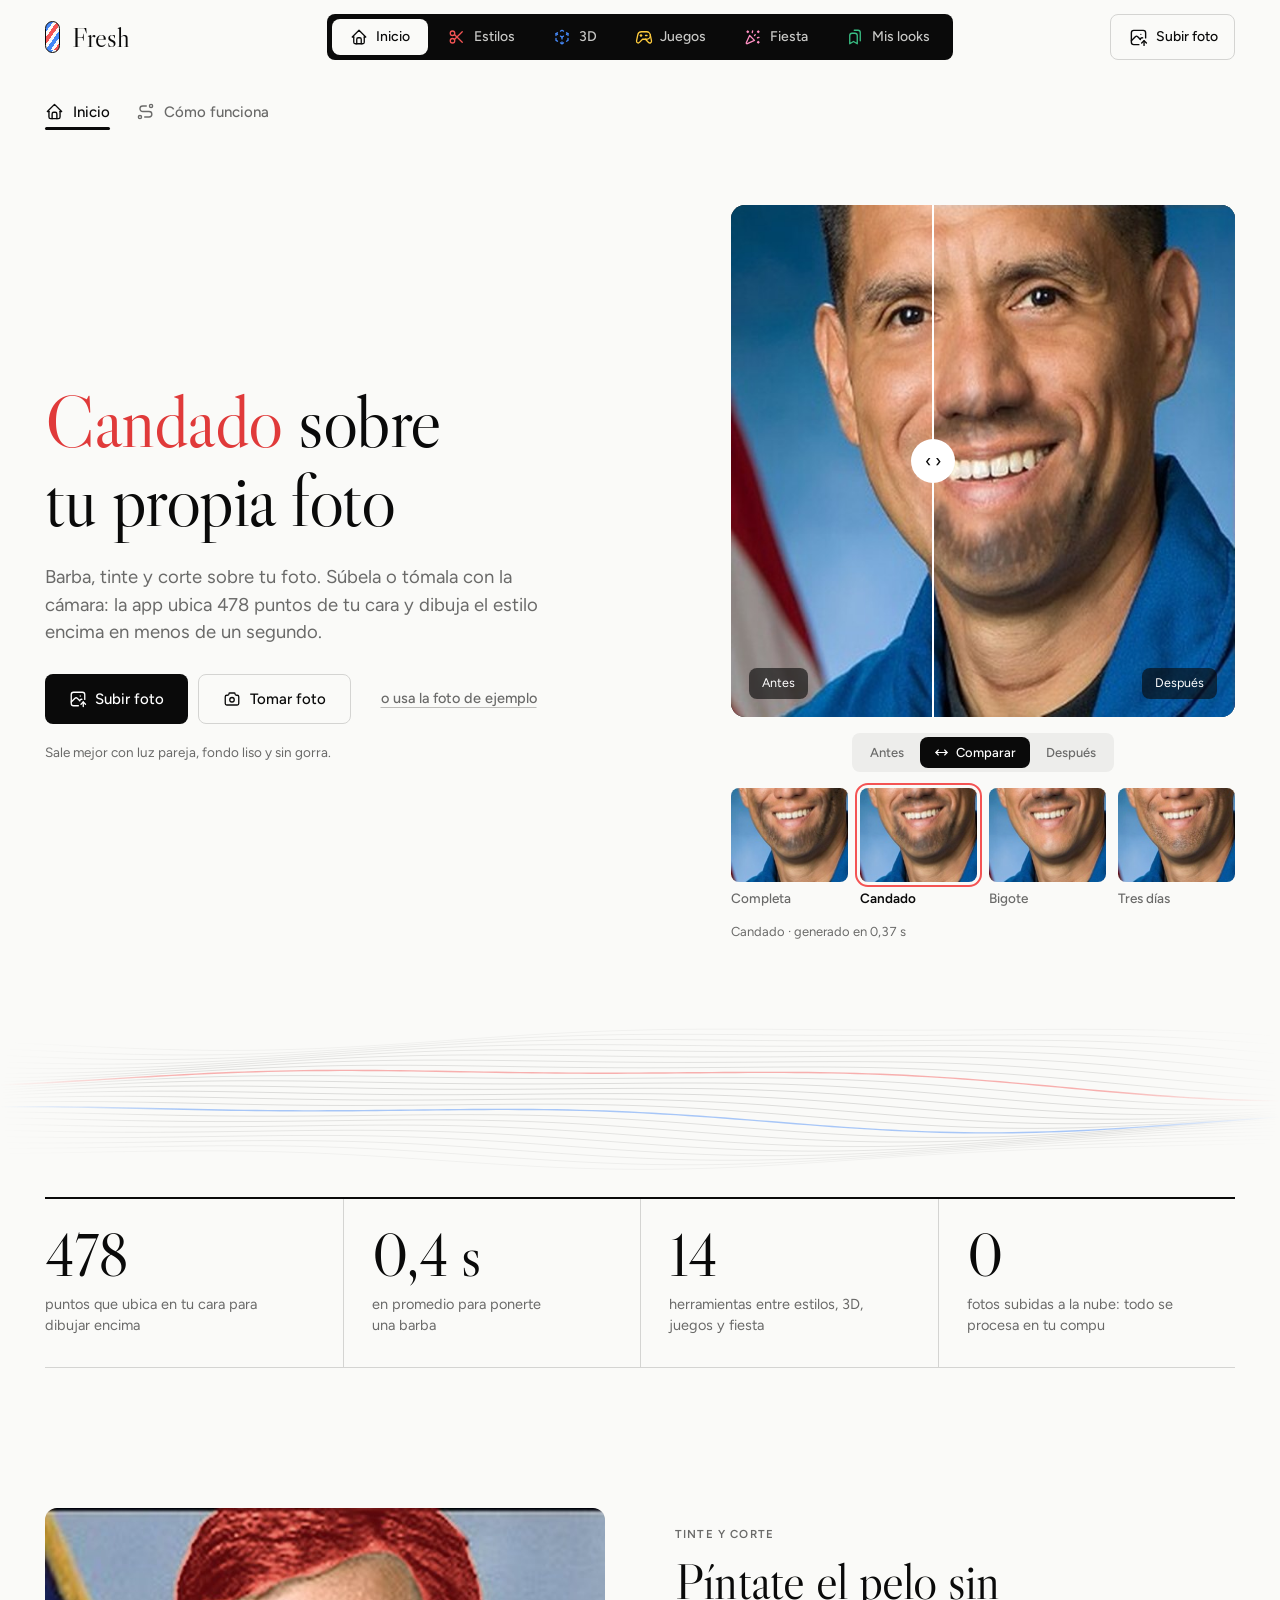
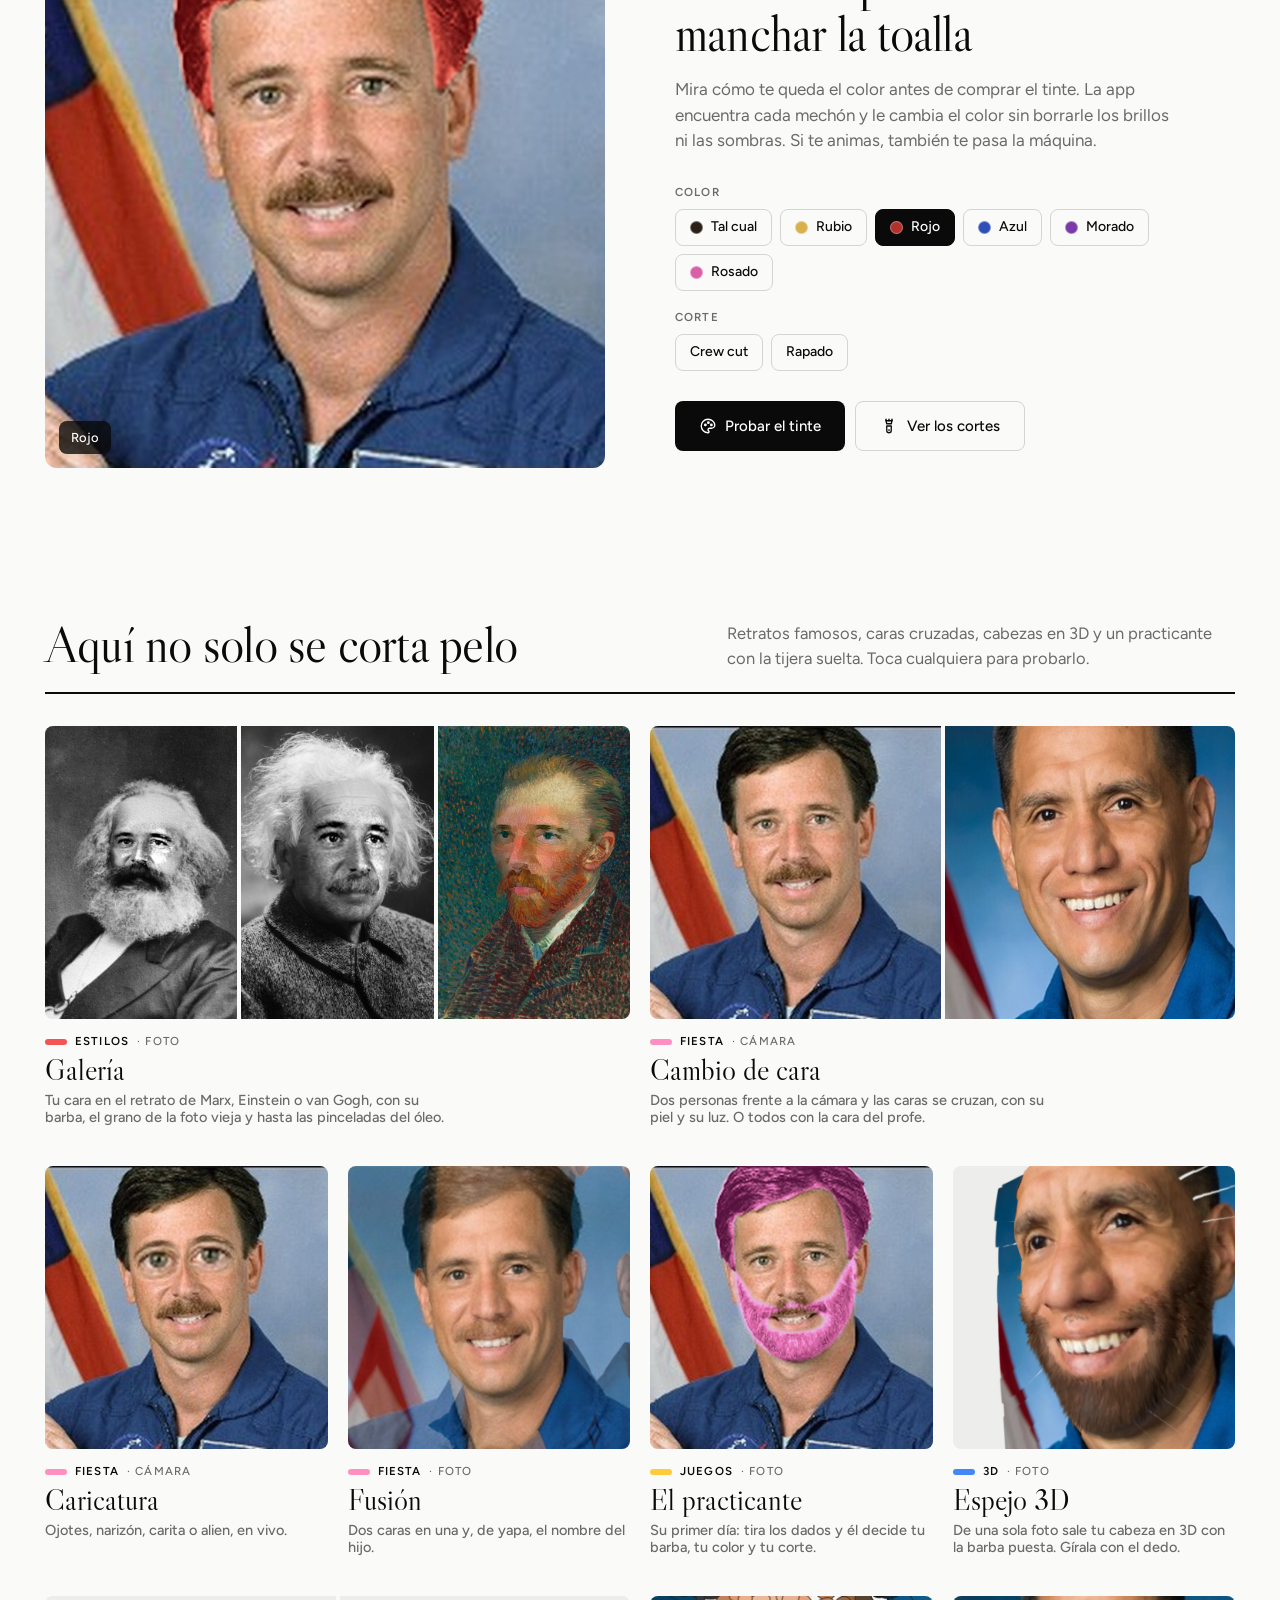
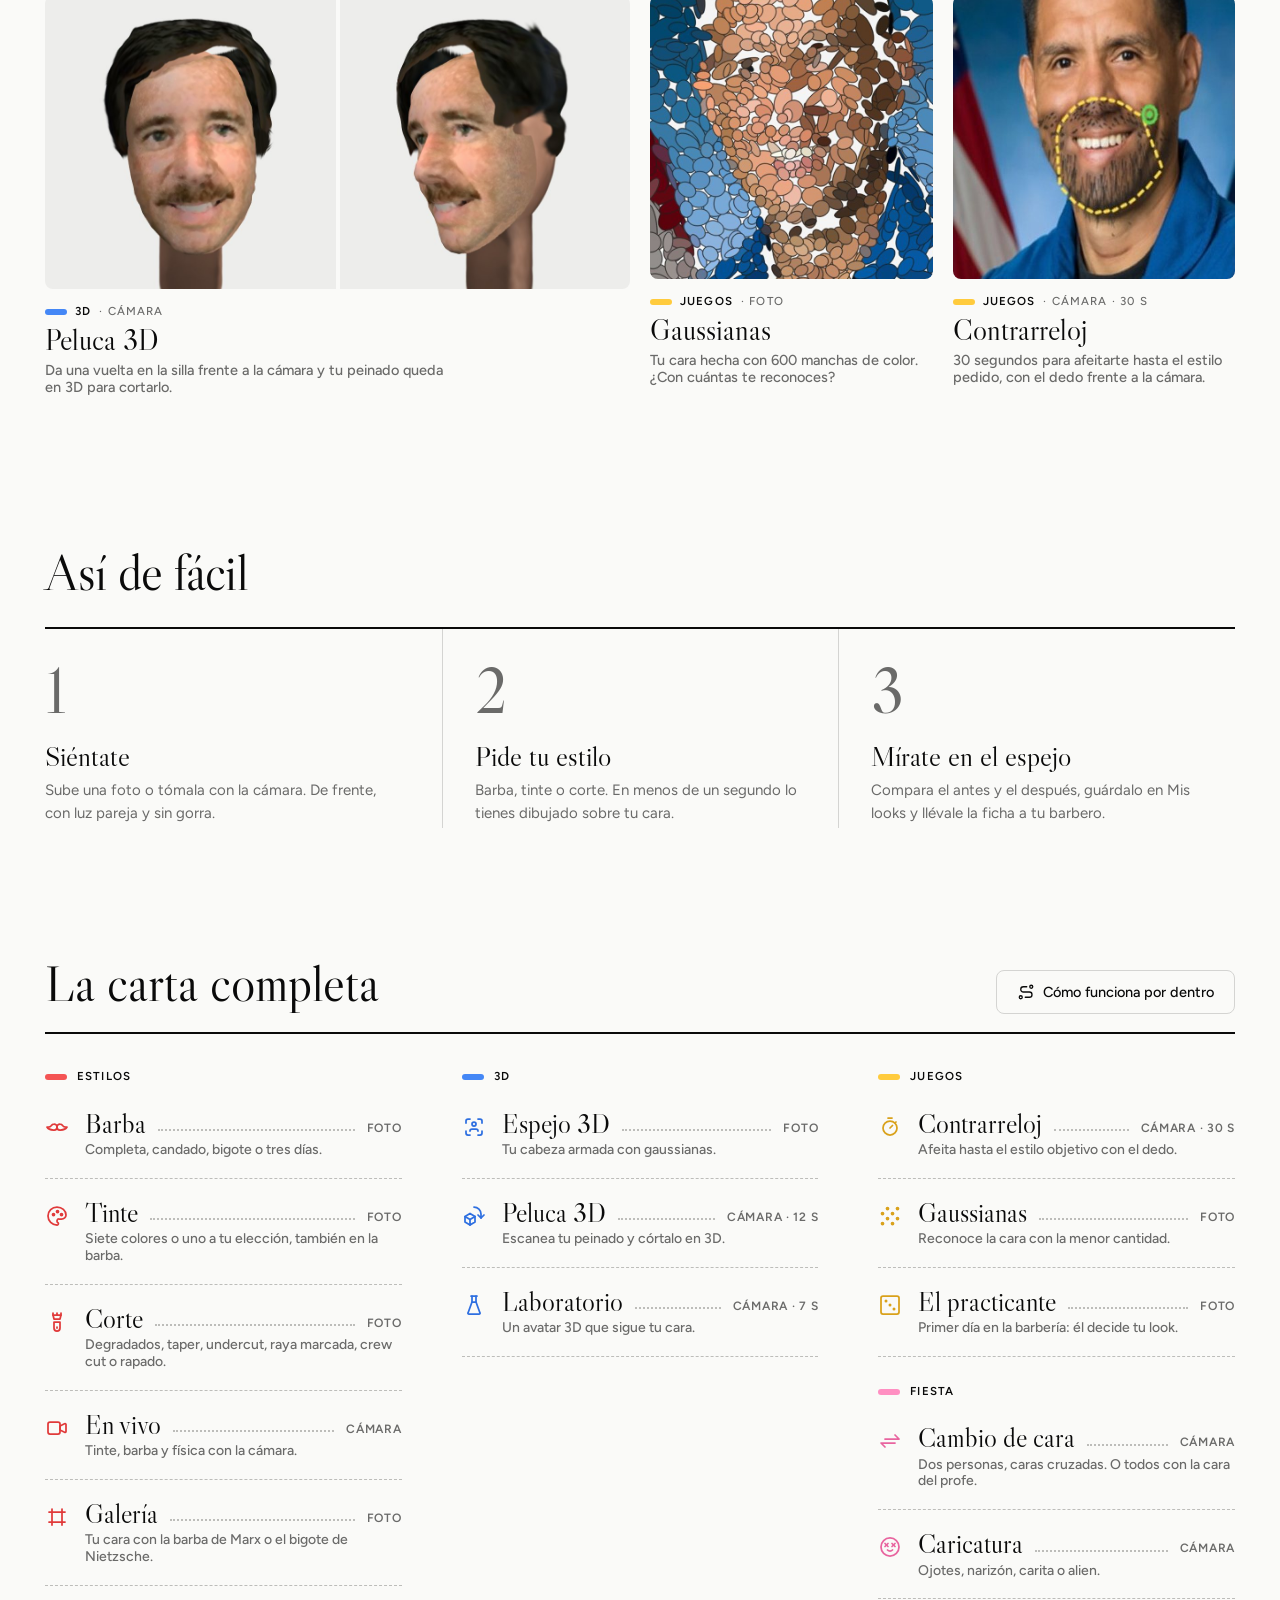
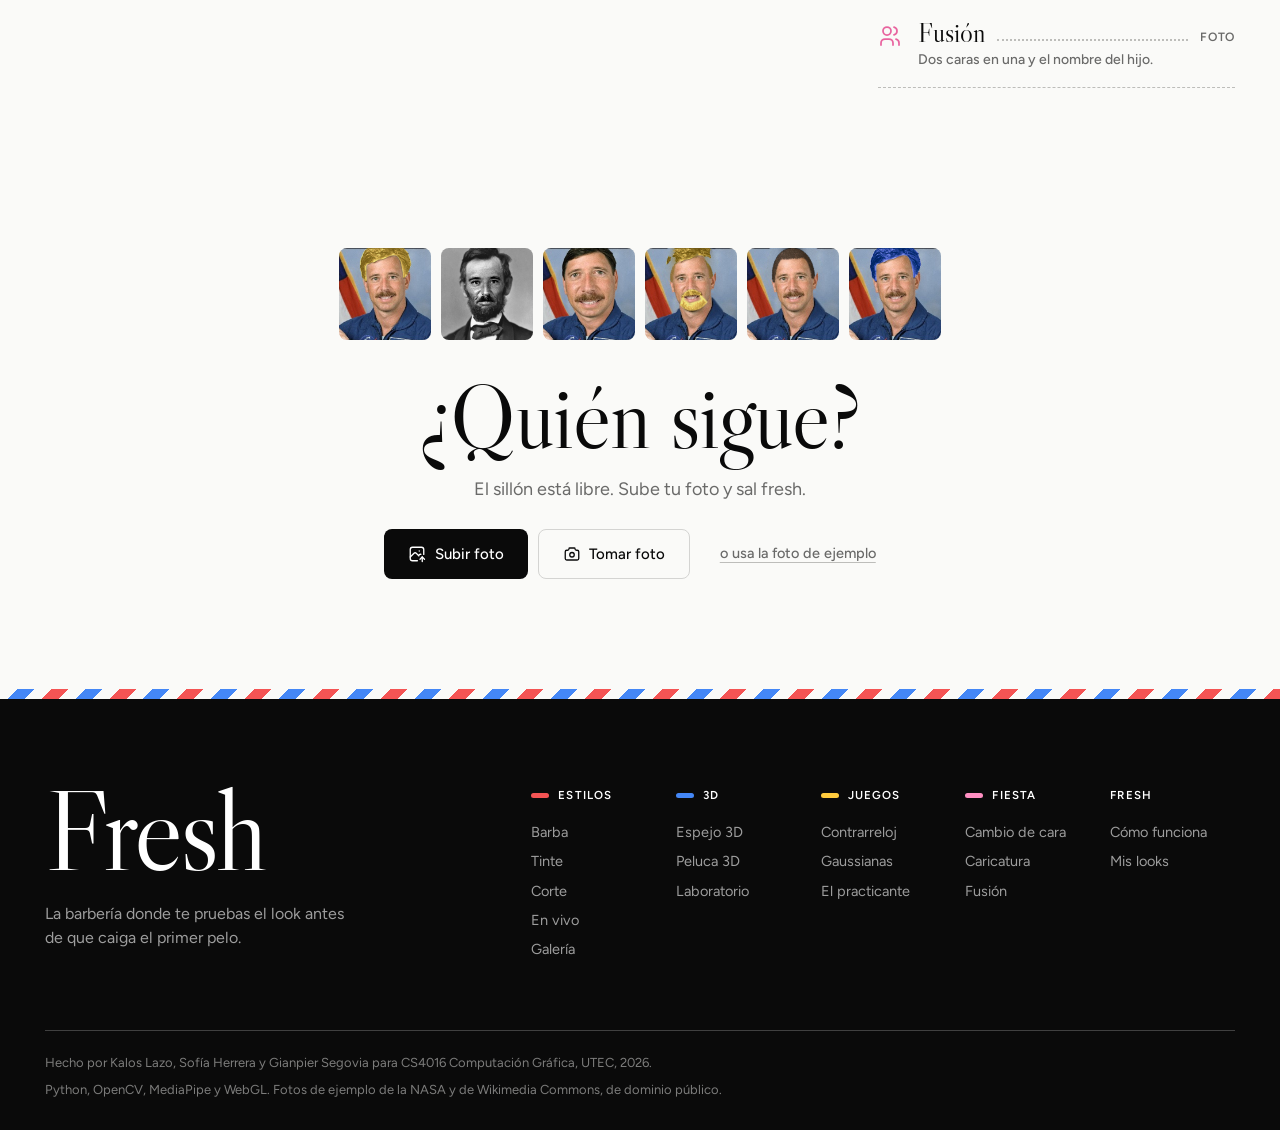
==== commit c2c068e9: "Peluca 3D con busto, cambio de cabeza al instante, panel ordenado, animaciones y voz en el escaneo" ====
--- a/frontend/index.html
+++ b/frontend/index.html
@@ -575,6 +575,7 @@
             <h2>12 segundos, 180°</h2>
             <p>Empieza mirando a la izquierda y gira despacio hacia la derecha. Mantén toda la cabeza dentro de la guía.</p>
             <div class="scan-key mesh-key"><i></i> Las líneas son la malla facial</div>
+            <label class="check"><span>Voz y sonidos</span><input type="checkbox" id="scan-voice" data-voice-toggle checked></label>
             <div class="actions">
               <button id="scan-start" data-icon="scan">Empezar escaneo</button>
               <button class="quiet-button" id="scan-stop" disabled>Cancelar</button>
@@ -700,46 +701,20 @@
                 <li>Gira despacio una vuelta completa, unos 15 s. La voz te va diciendo cómo vas.</li>
                 <li>Al volver de frente, la peluca se arma sola sobre tu cara.</li>
               </ol>
-              <label class="check"><span>Guía por voz</span><input type="checkbox" id="turn-voice" data-voice-toggle checked></label>
+              <label class="check"><span>Voz y sonidos</span><input type="checkbox" id="turn-voice" data-voice-toggle checked></label>
               <div class="actions">
                 <button id="turn-start" data-icon="rotate-3d">Empezar escaneo 360°</button>
                 <button class="quiet-button" id="turn-stop" disabled>Terminar</button>
               </div>
-              <div class="actions">
-                <button class="quiet-button" id="turn-file-button" data-icon="video">Usar un video de una vuelta</button>
+              <div class="actions-row pair">
+                <button class="quiet-button" id="turn-file-button" data-icon="video">Usar un video</button>
+                <button class="quiet-button" id="hair3d-photo" data-icon="photo-up">Usar una foto</button>
                 <input type="file" id="turn-file" accept="video/*" hidden>
+                <input type="file" id="hair3d-input" accept="image/*" hidden>
               </div>
               <video id="turn-video" hidden autoplay playsinline muted></video>
               <div class="banner" id="turn-error" hidden></div>
             </div>
-            <details class="card inspector ticket other-ways">
-              <summary>Otras formas de crear una peluca</summary>
-            <div class="inspector ticket">
-              <span class="step-label">Desde tu escaneo</span>
-              <h2 id="hair3d-peluca-name">Ninguna peluca elegida</h2>
-              <p class="field-note">Cada ángulo capturado se lleva a 3D y se une en una sola peluca de gaussianas.</p>
-              <div class="actions"><button id="hair3d-scan" data-icon="cube-plus" disabled>Construir desde el escaneo</button></div>
-            </div>
-            <div class="card drop-zone compact" id="hair3d-drop" tabindex="0">
-              <img class="dz-preview" alt="">
-              <div class="dz-text">
-                <p class="dz-title">O suelta una foto de pelo</p>
-                <p class="dz-sub">Una foto de frente, como en el Espejo 3D</p>
-              </div>
-              <input type="file" id="hair3d-input" accept="image/*" hidden>
-            </div>
-            <div class="card inspector ticket">
-              <span class="step-label">Tu cara</span>
-              <h2 id="face3d-status">Todavía no escaneas tu cara</h2>
-              <p class="field-note">Siete segundos: mira de frente y gira despacio a cada lado.</p>
-              <div class="face-scan-stage" id="face3d-stage" hidden>
-                <canvas id="face3d-live" aria-label="Escaneo de la cara en vivo"></canvas>
-                <div class="pose-badge" id="face3d-hint">Prepárate…</div>
-              </div>
-              <div class="actions"><button class="quiet-button" id="face3d-scan" data-icon="user-scan">Escanear mi cara (7 s)</button></div>
-              <video id="face3d-video" hidden autoplay playsinline muted></video>
-            </div>
-            </details>
             <div class="card inspector ticket">
               <span class="step-label">Paso 2 · Míralo en 3D</span>
               <div class="field">
@@ -751,6 +726,18 @@
                 </div>
                 <p class="field-note" id="hair3d-head-note">«Mi cara» se activa sola después de la vuelta 360 o de escanear tu cara.</p>
               </div>
+              <div class="face-row">
+                <div>
+                  <span class="field-label">Tu cara</span>
+                  <p class="field-note" id="face3d-status">Sale de la vuelta 360. Para más detalle, escanéala de cerca.</p>
+                </div>
+                <button class="quiet-button" id="face3d-scan" data-icon="user-scan">Escanear (7 s)</button>
+              </div>
+              <div class="face-scan-stage" id="face3d-stage" hidden>
+                <canvas id="face3d-live" aria-label="Escaneo de la cara en vivo"></canvas>
+                <div class="pose-badge" id="face3d-hint">Prepárate…</div>
+              </div>
+              <video id="face3d-video" hidden autoplay playsinline muted></video>
               <div hidden>
                 <input type="checkbox" id="hair3d-mannequin" checked>
                 <input type="checkbox" id="hair3d-myface" disabled>
@@ -1541,6 +1528,7 @@
 
   <script src="js/splat3d.js"></script>
   <script src="js/voz.js"></script>
+  <script src="js/efectos.js"></script>
   <script src="js/app.js"></script>
   <script src="js/turn360.js"></script>
   <script src="js/lab.js"></script>
--- a/frontend/css/styles.css
+++ b/frontend/css/styles.css
@@ -21,6 +21,8 @@
   --radius-lg: 12px;
   --radius-img: 6px;
   --border-width: 0px;
+  --edge: rgba(10, 10, 10, 0.075);
+  --edge-dark: rgba(255, 255, 255, 0.07);
   --space-scale: 1.25;
 
   --raised: #FFFFFF;
@@ -3330,12 +3332,6 @@
 .turn-empty[hidden] { display: none; }
 .turn-stage .pose-badge { top: 14px; left: 14px; font-size: 14px; padding: 7px 14px; }
 .turn-steps { margin: 4px 0 14px; padding-left: 20px; display: grid; gap: 6px; font-size: 13px; line-height: 1.45; color: var(--ink-soft, inherit); }
-.other-ways { padding: 0; }
-.other-ways > summary { cursor: pointer; padding: 14px 18px; font-size: 13px; font-weight: 600; list-style: none; }
-.other-ways > summary::-webkit-details-marker { display: none; }
-.other-ways > summary::after { content: "+"; float: right; font-weight: 400; }
-.other-ways[open] > summary::after { content: "–"; }
-.other-ways > .inspector, .other-ways > .drop-zone, .other-ways > .card { margin: 0 12px 12px; }
 
 .fiesta-stage {
   position: relative;
@@ -3621,3 +3617,7 @@
   }
 }
 
+
+.card { border: 1px solid var(--edge); }
+.mirror-stage, .lab-stage, .game-stage, .scanner-card, .tryon-card, .turn-stage { border-color: var(--edge-dark); }
+.transfer-steps, .style-group.options.has-thumb { border: 1px solid var(--edge); }
--- a/frontend/css/peluca.css
+++ b/frontend/css/peluca.css
@@ -11,3 +11,44 @@
 #hair3d-head.head-choice .style-btn { justify-content: center; padding: 0 8px; }
 #panel-transfer .ticket > .field { margin-bottom: 6px; }
 .turn-stage .live-meta { padding: 8px 12px 10px; }
+
+.has-thumb { position: relative; isolation: isolate; }
+.has-thumb > .seg-thumb { position: absolute; left: 0; top: 0; z-index: 0; border-radius: var(--radius); background: var(--ink); pointer-events: none; transition: transform 0.36s cubic-bezier(0.22, 0.9, 0.24, 1), width 0.36s cubic-bezier(0.22, 0.9, 0.24, 1), height 0.36s cubic-bezier(0.22, 0.9, 0.24, 1); }
+.has-thumb > :not(.seg-thumb) { position: relative; z-index: 1; transition: color 0.25s ease; }
+.has-thumb > .active, .has-thumb > .active:hover:not(:disabled) { background: transparent; border-color: transparent; color: var(--on-accent); }
+#hair3d-head.has-thumb { padding: 3px; border-radius: calc(var(--radius) + 3px); background: var(--bg); }
+
+#hair3d-stats.building {
+  background: linear-gradient(100deg, var(--on-stage-muted) 0%, var(--on-stage-muted) 40%, #ffffff 50%, var(--on-stage-muted) 60%, var(--on-stage-muted) 100%);
+  background-size: 220% 100%;
+  -webkit-background-clip: text;
+  background-clip: text;
+  color: transparent;
+  animation: shine 1.6s linear infinite;
+}
+@keyframes shine { from { background-position: 110% 0; } to { background-position: -110% 0; } }
+
+.hair-fall { position: absolute; z-index: 4; pointer-events: none; }
+
+.face-row { display: flex; align-items: center; justify-content: space-between; gap: 12px; padding-top: 18px; border-top: 1px dashed var(--line-strong); }
+.face-row .field-note { margin: 4px 0 0; }
+.face-row button { flex: none; }
+#panel-transfer .ticket > .face-scan-stage { margin-top: -8px; }
+
+#transfer-splat.active .inspector-col > *, #transfer-splat.active .stage-col > * { animation: rise 0.55s cubic-bezier(0.22, 0.9, 0.24, 1) both; }
+#transfer-splat.active .inspector-col > :nth-child(2) { animation-delay: 70ms; }
+#transfer-splat.active .inspector-col > :nth-child(3) { animation-delay: 140ms; }
+#transfer-splat.active .stage-col > :nth-child(2), #transfer-splat.active .stage-col > :nth-child(3) { animation-delay: 90ms; }
+.turn-steps li { animation: rise 0.5s cubic-bezier(0.22, 0.9, 0.24, 1) both; }
+.turn-steps li:nth-child(2) { animation-delay: 60ms; }
+.turn-steps li:nth-child(3) { animation-delay: 120ms; }
+.turn-steps li:nth-child(4) { animation-delay: 180ms; }
+@keyframes rise { from { opacity: 0; transform: translateY(10px); filter: blur(4px); } to { opacity: 1; transform: none; filter: none; } }
+
+.swatch.active, .wig-swatch.active { animation: pop 0.32s cubic-bezier(0.3, 1.6, 0.5, 1); }
+@keyframes pop { 0% { transform: scale(0.9); } 100% { transform: scale(1); } }
+
+@media (prefers-reduced-motion: reduce) {
+  #transfer-splat.active .inspector-col > *, #transfer-splat.active .stage-col > *, .turn-steps li, .swatch.active, .wig-swatch.active { animation: none; }
+  #hair3d-stats.building { animation: none; color: var(--on-stage-muted); background: none; }
+}
